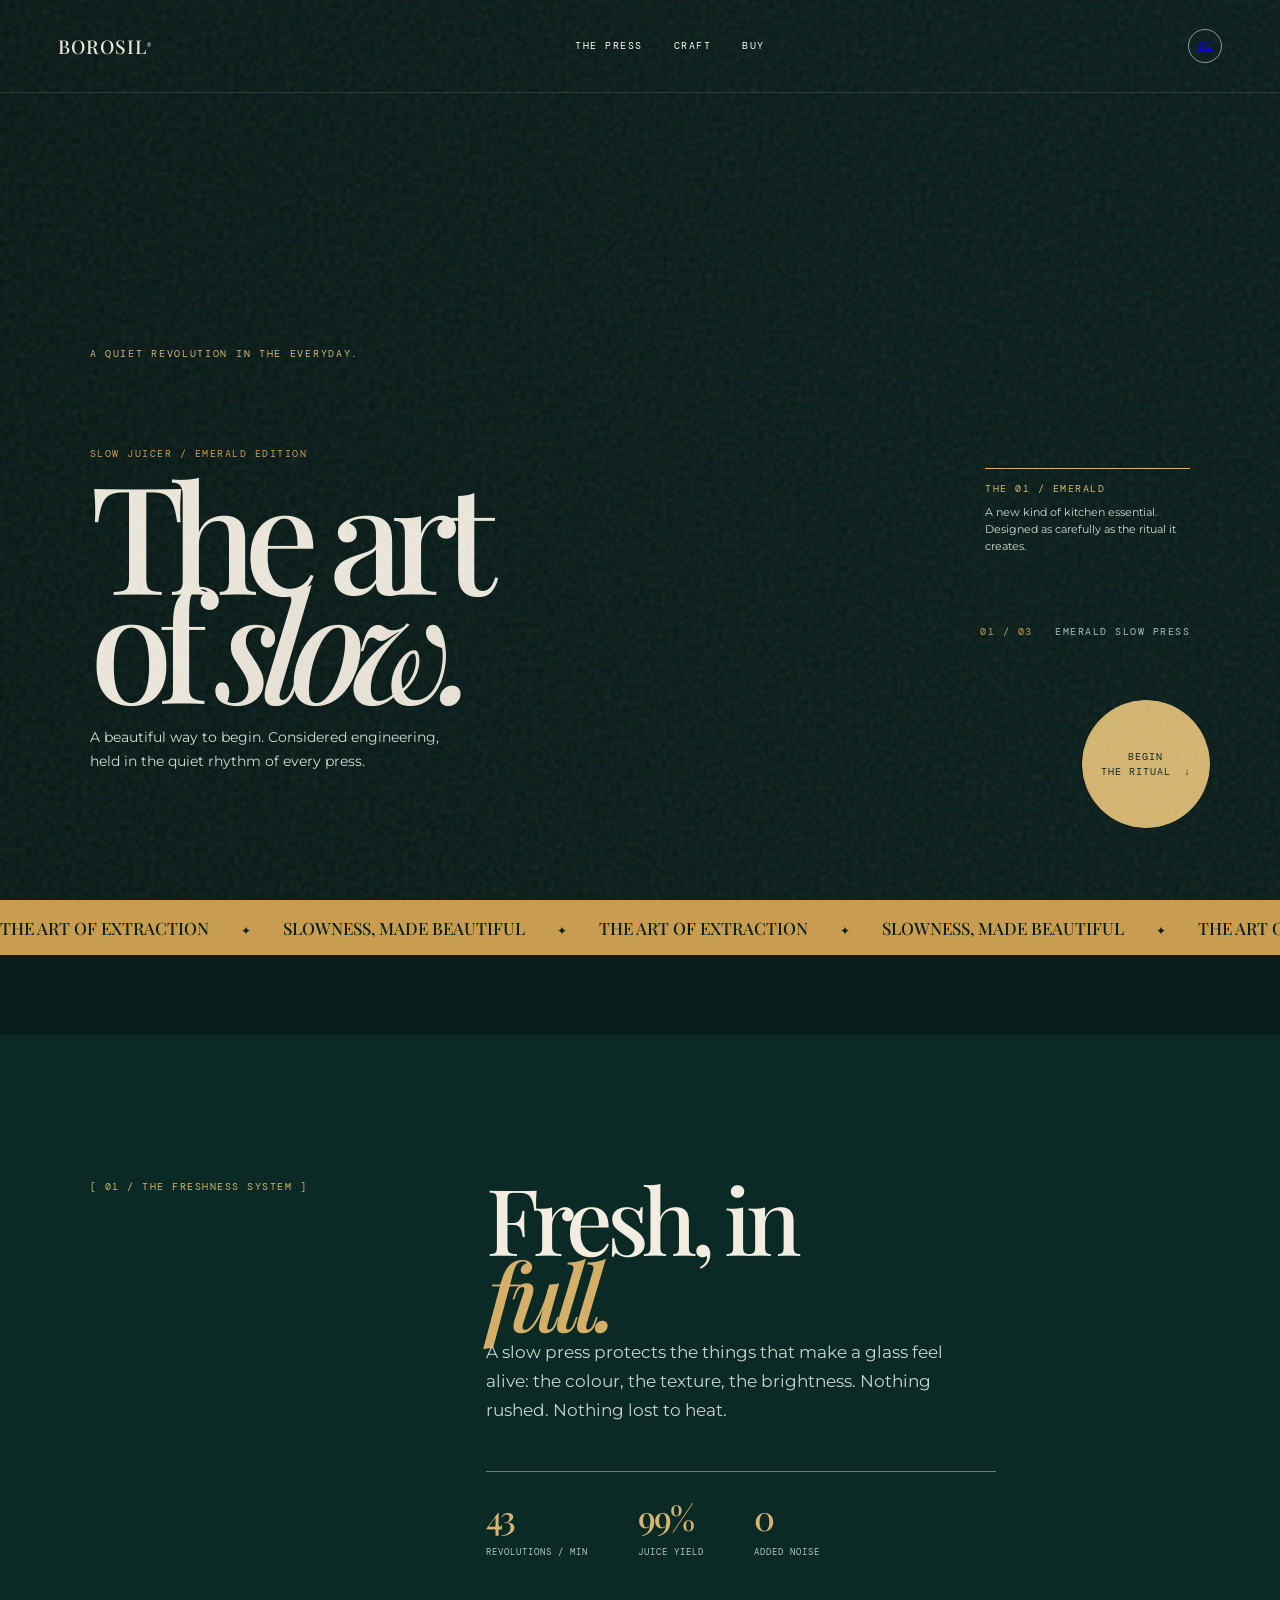
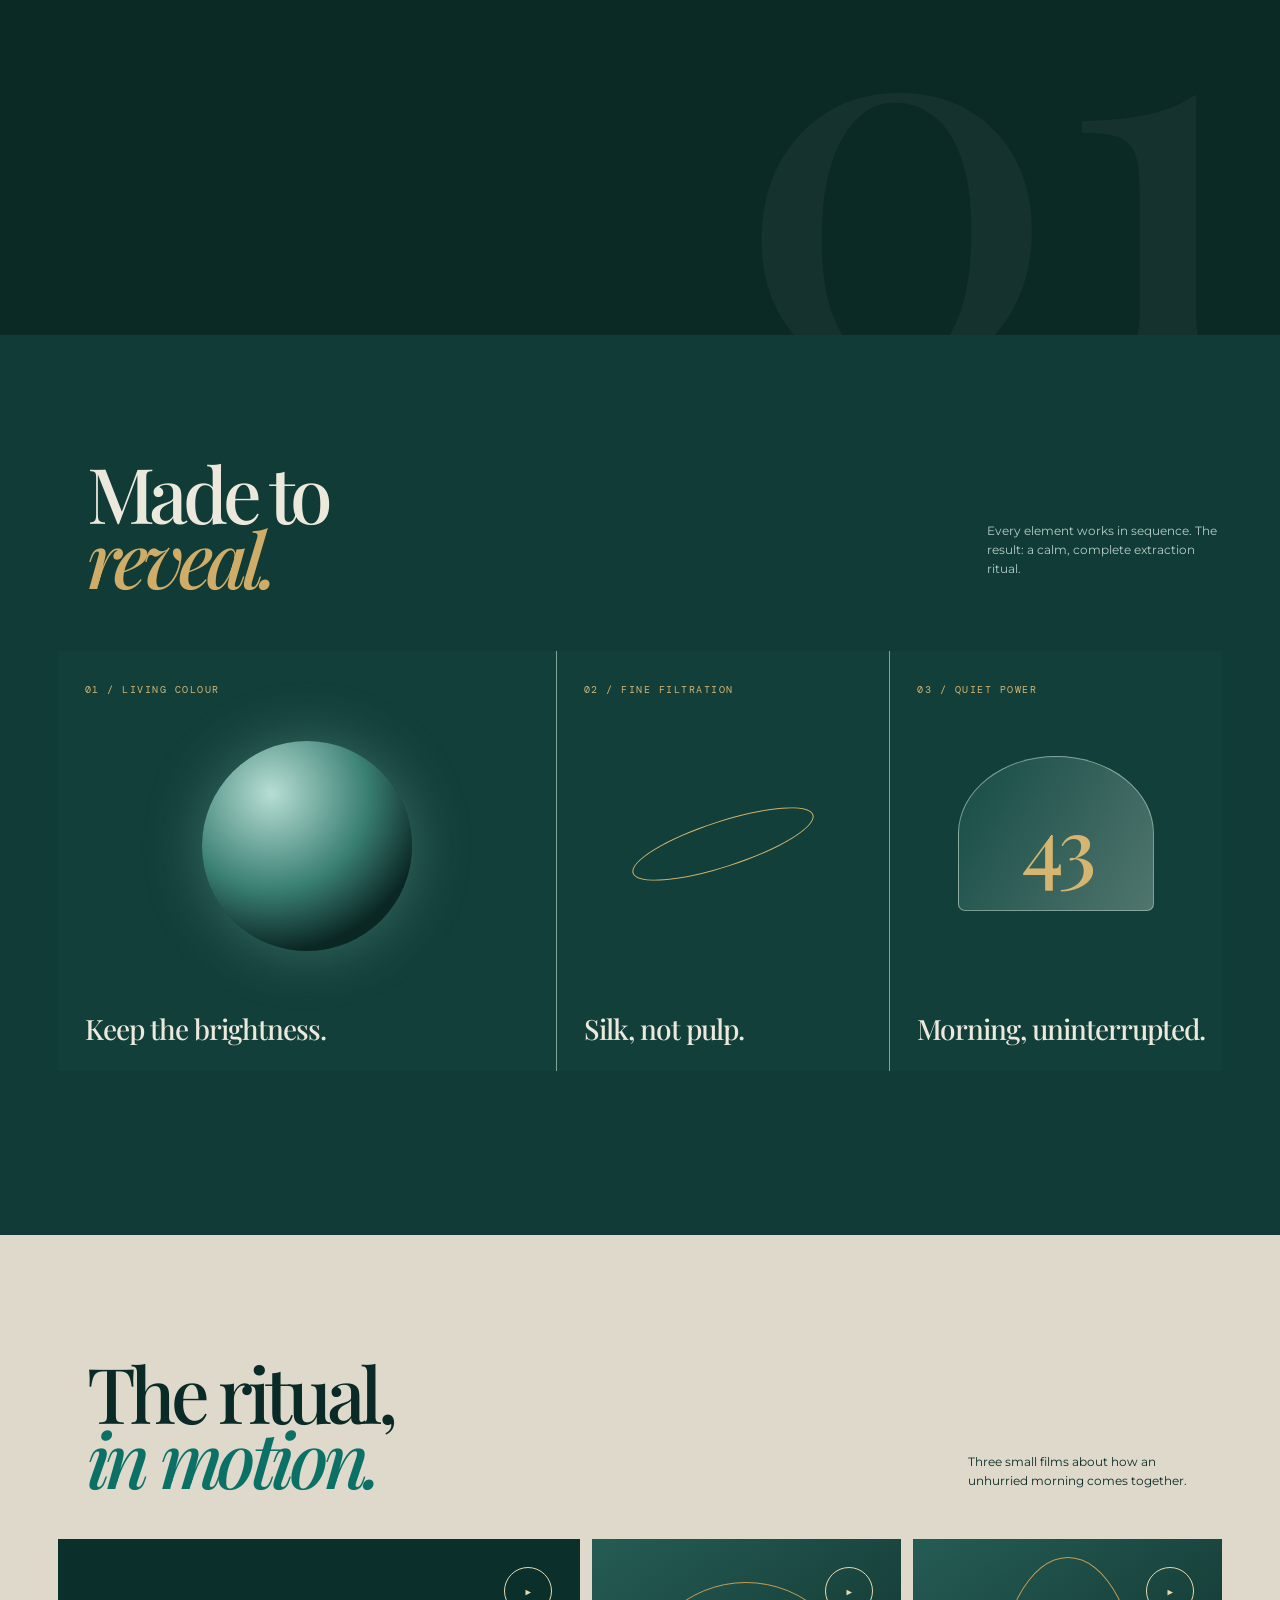
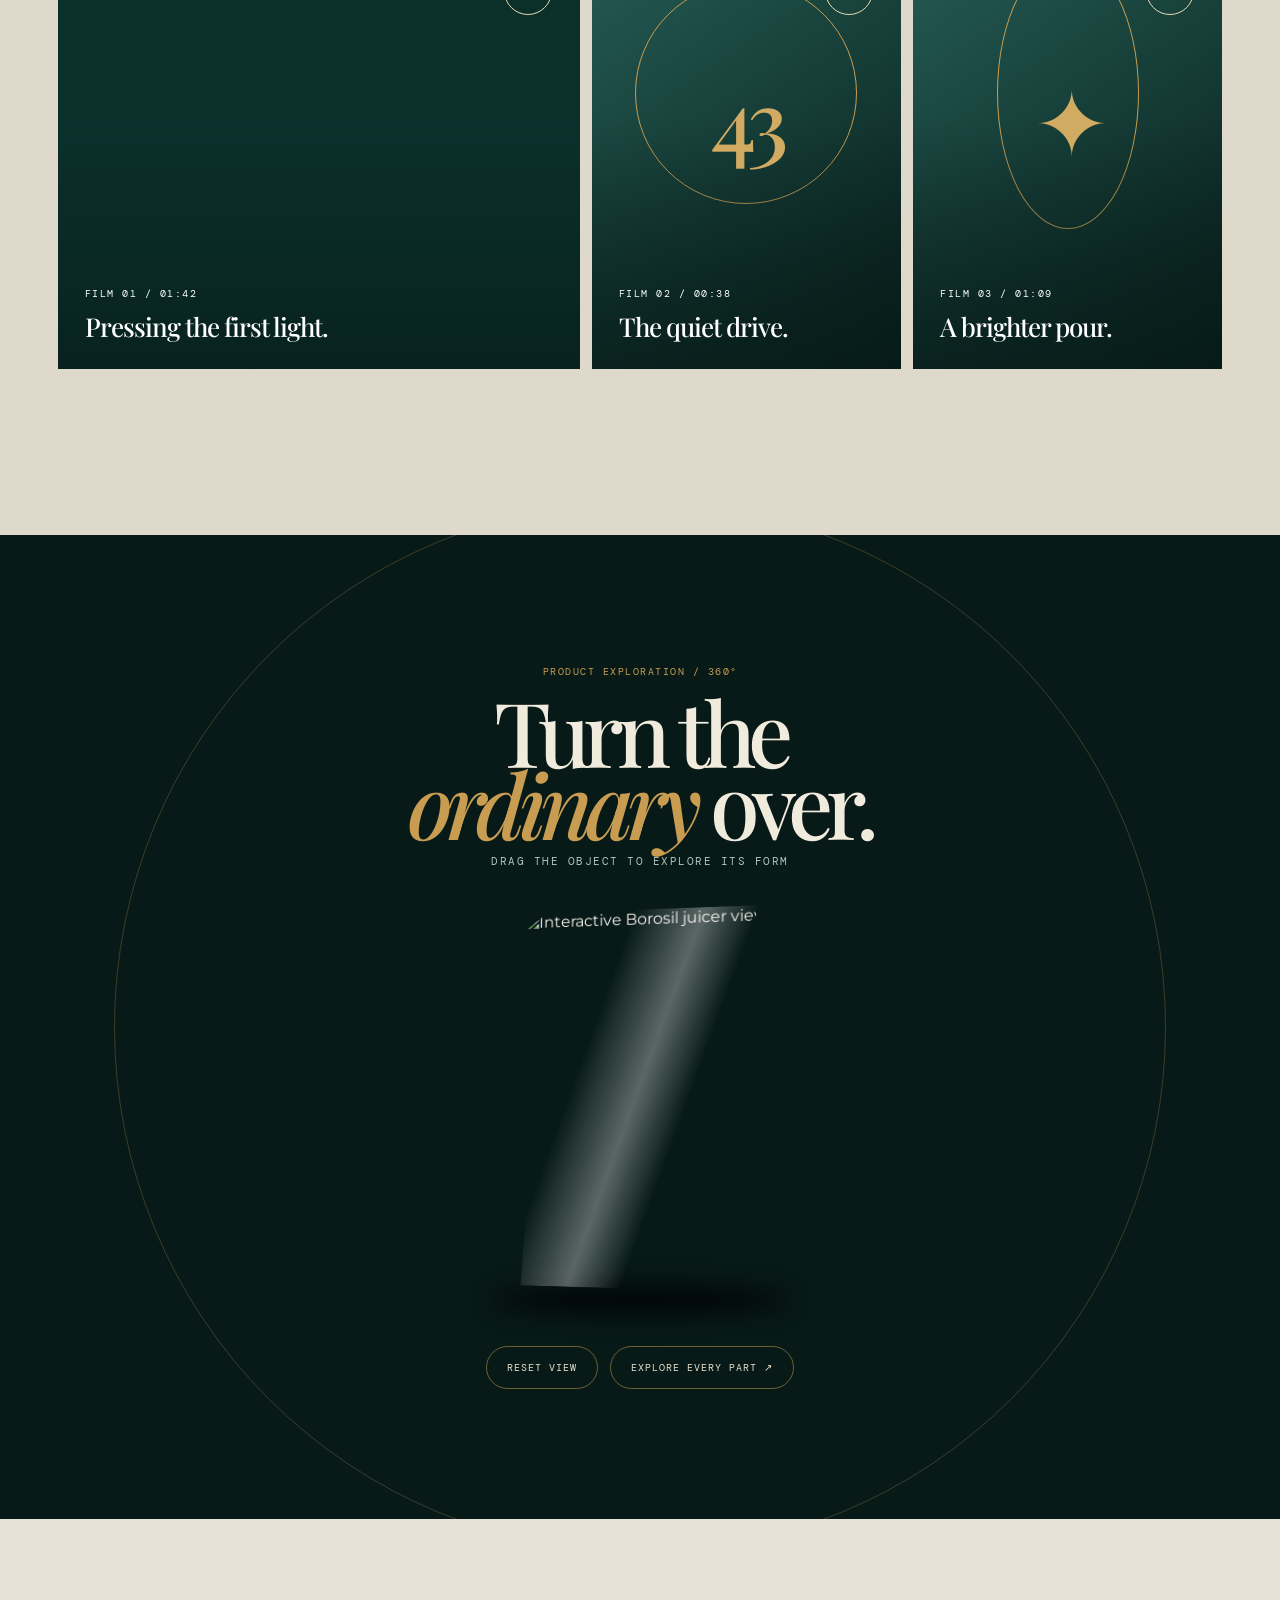
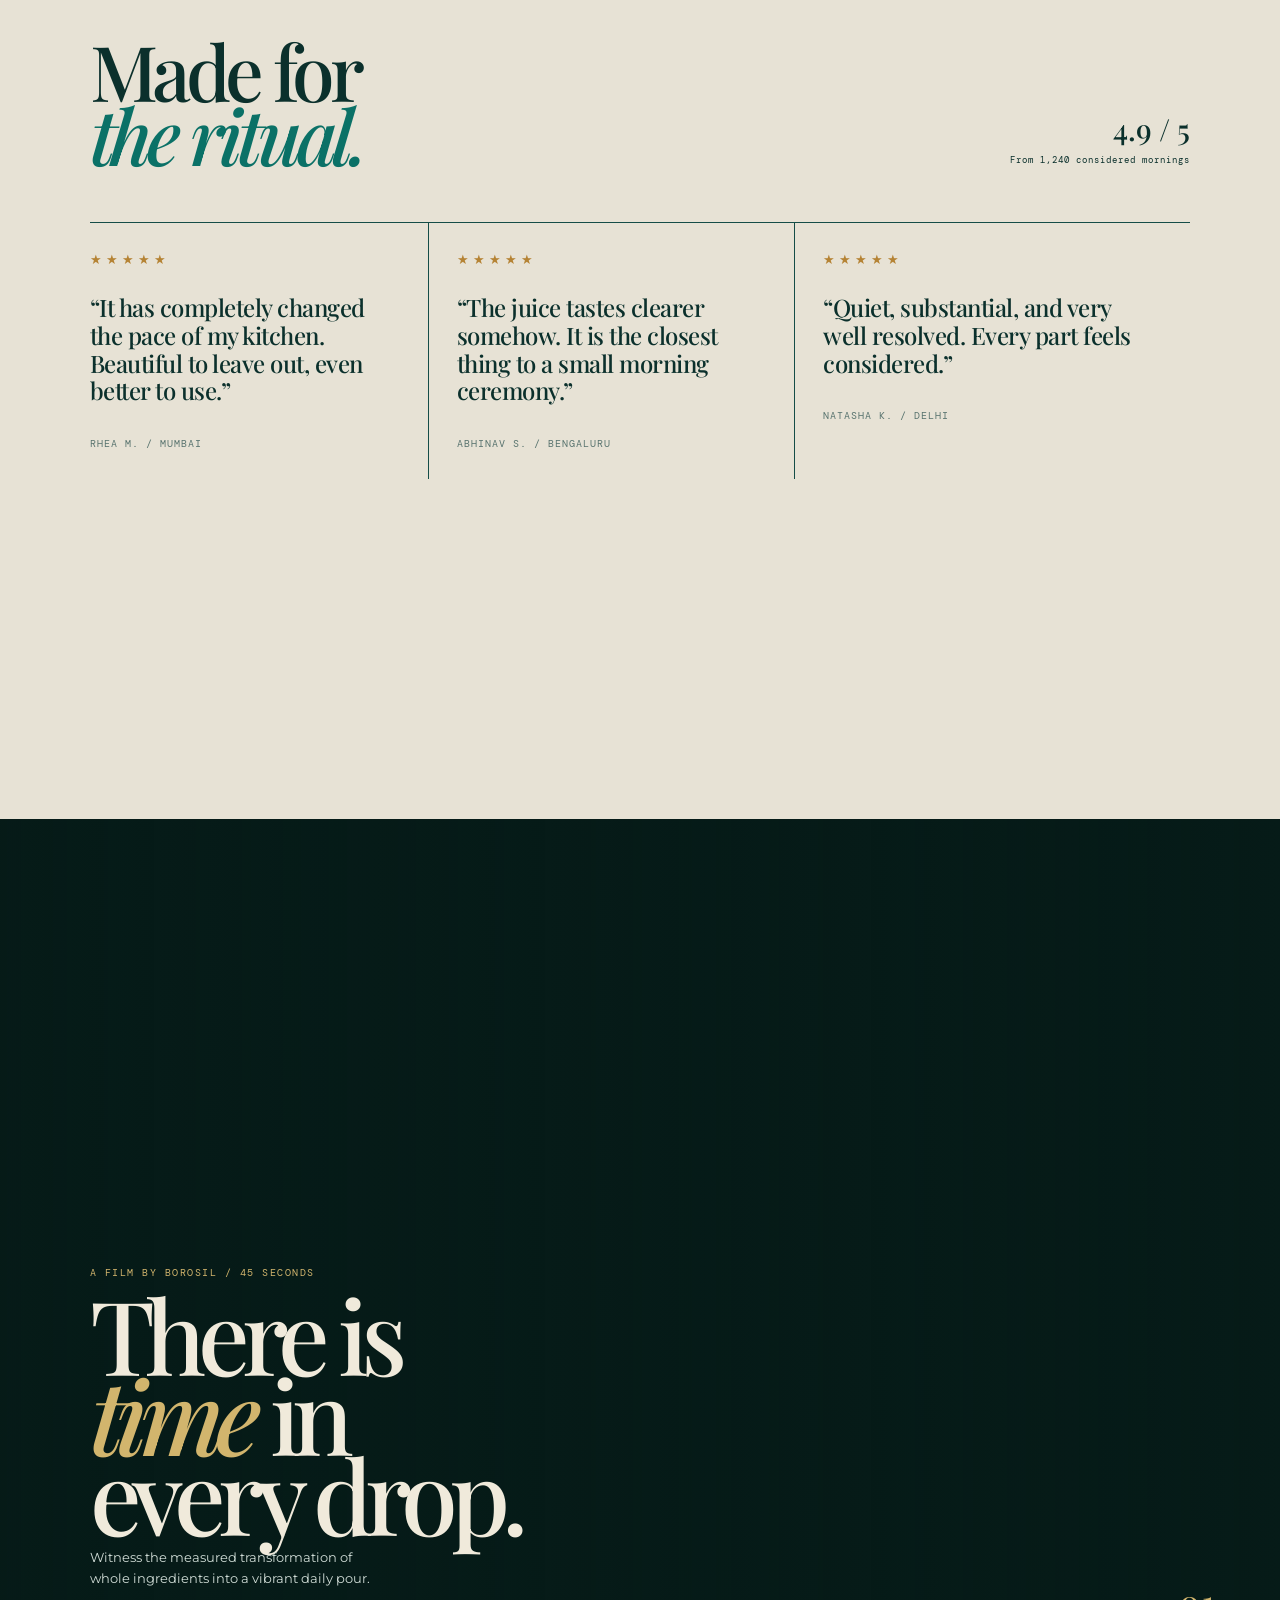
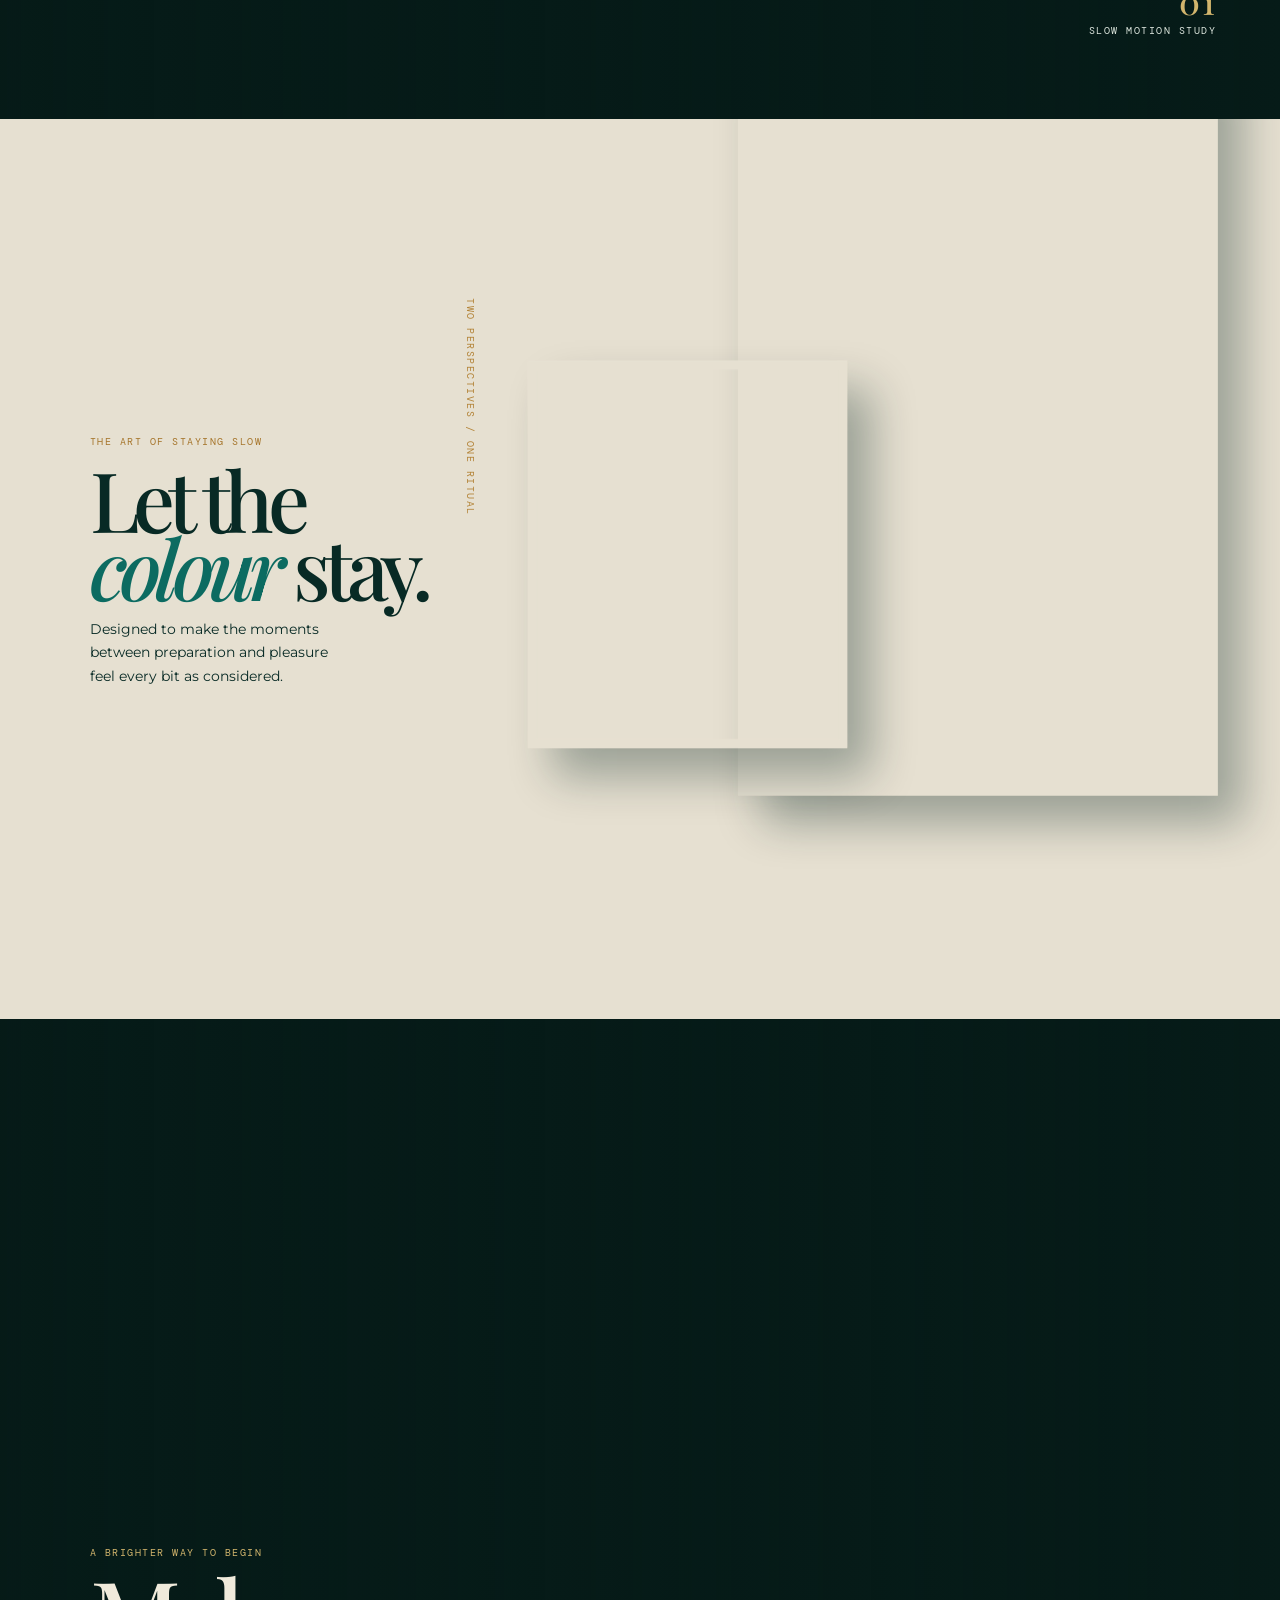
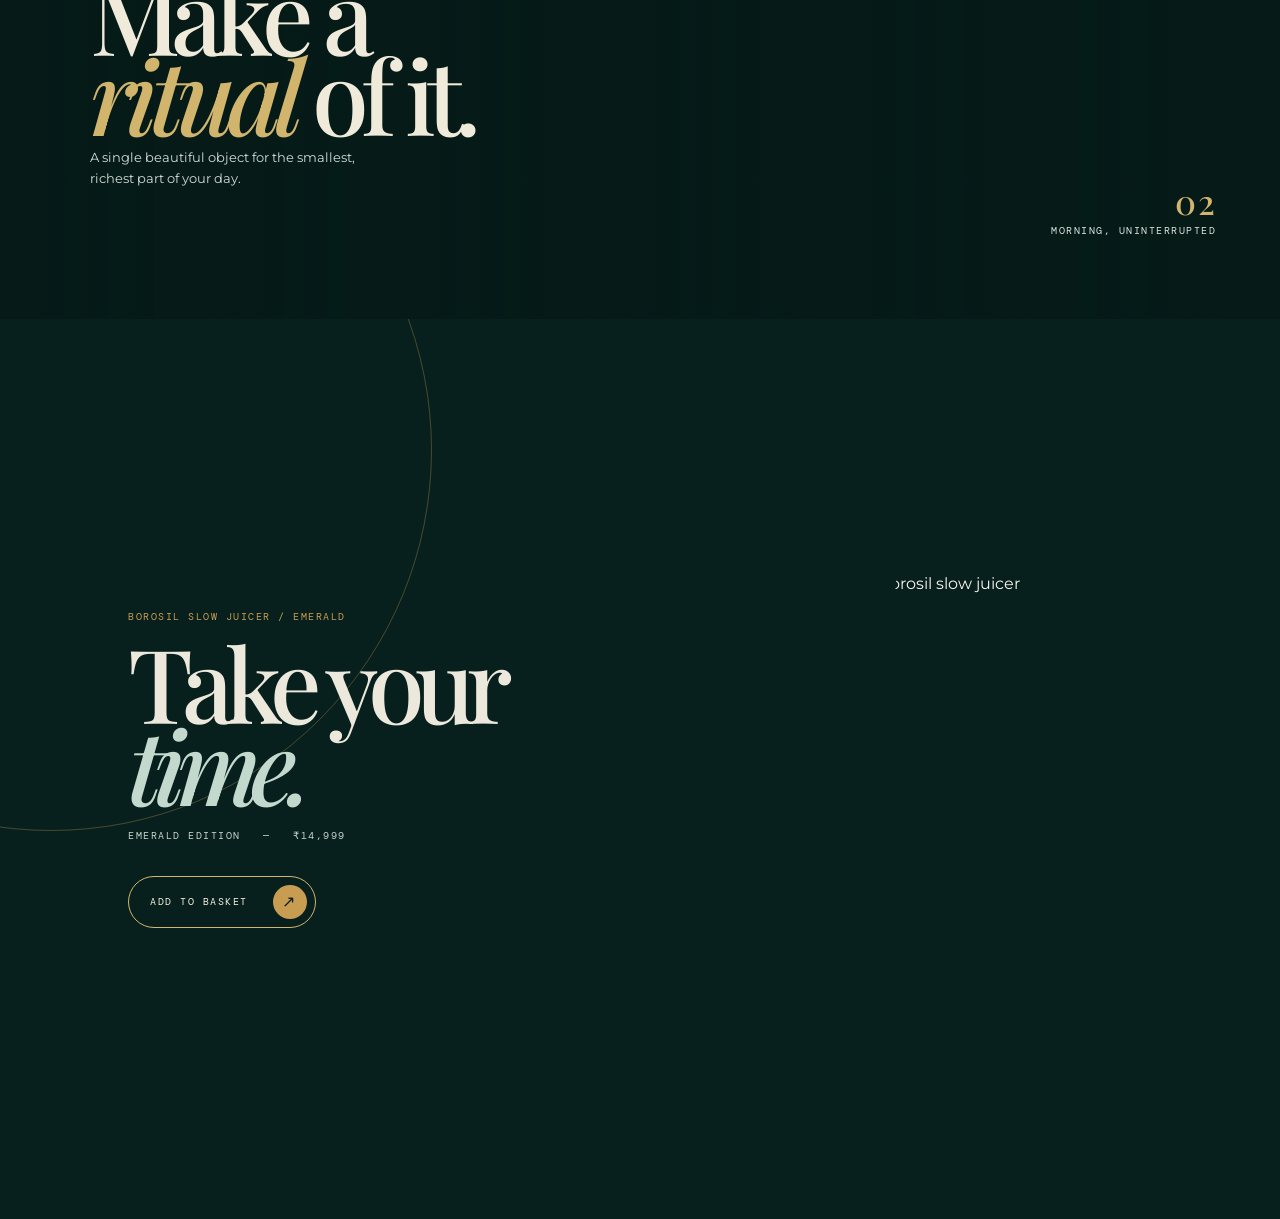
==== vita-rich-page/index.html @ 5d9d2d0d "vita-rich-page Co-Authored-By: Claude Sonnet 5 <noreply@anthropic.com>" ====
<!doctype html>
<html lang="en">
   <head>
      <meta charset="utf-8" />
      <meta name="viewport" content="width=device-width,initial-scale=1" />
      <title>Borosil — The Slow Press</title>
      <link rel="preconnect" href="https://fonts.googleapis.com" />
      <link rel="preconnect" href="https://fonts.gstatic.com" crossorigin />
      <link
         href="https://fonts.googleapis.com/css2?family=DM+Mono&family=Montserrat:wght@400;500;600&family=Playfair+Display:ital,wght@0,500;0,500;1,500&display=swap"
         rel="stylesheet"
      />
      <style>
         :root {
            --ink: #081e1b;
            --jade: #035c54;
            --mint: #a1bcb6;
            --cream: #ece8dc;
            --gold: #c99d51;
         }
         * {
            box-sizing: border-box;
         }
         html {
            scroll-behavior: smooth;
         }
         body {
            margin: 0;
            background: var(--ink);
            color: var(--cream);
            font-family: Montserrat, sans-serif;
            overflow-x: hidden;
         }
         .mono {
            font:
               10px/1.4 "DM Mono",
               monospace;
            letter-spacing: 1.5px;
            text-transform: uppercase;
         }
         .noise {
            position: fixed;
            z-index: 20;
            inset: 0;
            pointer-events: none;
            opacity: 0.1;
            background-image: url("data:image/svg+xml,%3Csvg viewBox='0 0 200 200' xmlns='http://www.w3.org/2000/svg'%3E%3Cfilter id='n'%3E%3CfeTurbulence type='fractalNoise' baseFrequency='.8' numOctaves='3' stitchTiles='stitch'/%3E%3C/filter%3E%3Crect width='100%25' height='100%25' filter='url(%23n)'/%3E%3C/svg%3E");
         }
         nav {
            position: absolute;
            z-index: 5;
            top: 0;
            width: 100%;
            padding: 29px 4.5%;
            display: flex;
            align-items: center;
            justify-content: space-between;
            border-bottom: 1px solid #ffffff22;
         }
         .brand {
            font: 500 19px "Playfair Display";
            letter-spacing: 1px;
         }
         .brand sup {
            font: 7px "DM Mono";
         }
         .navlinks {
            display: flex;
            gap: 31px;
         }
         .navlinks a {
            color: #fff;
            text-decoration: none;
         }
         .navbag {
            width: 34px;
            height: 34px;
            border: 1px solid #fff8;
            border-radius: 50%;
            display: grid;
            place-items: center;
         }
         .hero {
            height: 100svh;
            min-height: 700px;
            position: relative;
            overflow: hidden;
            background: linear-gradient(
               115deg,
               #071715 0%,
               #0a322e 47%,
               #0b201e 100%
            );
         }
         .hero:after {
            content: "";
            position: absolute;
            inset: 0;
            background: linear-gradient(
               90deg,
               #081e1b 0%,
               transparent 48%,
               #081e1b66 100%
            );
            z-index: 1;
         }
         .hero-copy {
            position: absolute;
            z-index: 3;
            left: 7%;
            top: 25%;
            width: 47%;
         }
         .kicker {
            color: var(--gold);
            margin-bottom: 18px;
         }
         .hero h1 {
            margin: 0;
            font: 500 clamp(71px, 10.2vw, 163px) / 0.78 "Playfair Display";
            letter-spacing: -0.075em;
         }
         .hero h1 em {
            color: #b7d8d0;
         }
         .hero-copy p {
            margin: 31px 0 0;
            max-width: 310px;
            color: #b5cbc6;
            font-size: 13px;
            line-height: 1.7;
         }
         .explore {
            position: absolute;
            z-index: 4;
            right: 5.5%;
            bottom: 8%;
            width: 128px;
            height: 128px;
            border-radius: 50%;
            border: 1px solid #d6c079;
            display: grid;
            place-content: center;
            text-align: center;
            color: #e9d896;
            text-decoration: none;
            font: 10px/1.55 "DM Mono";
            letter-spacing: 1px;
            text-transform: uppercase;
            transition: 0.35s;
         }
         .explore:hover {
            background: var(--gold);
            color: #0b201e;
            transform: rotate(-15deg);
         }
         .story-num {
            position: absolute;
            z-index: 3;
            left: 7%;
            bottom: 7%;
            color: #a8c2bd;
         }
         .story-num b {
            color: var(--gold);
            font-weight: 400;
         }
         .vertical {
            position: absolute;
            z-index: 3;
            right: 4.5%;
            top: 25%;
            writing-mode: vertical-rl;
            color: #d7ddd0;
            display: flex;
            gap: 15px;
         }
         .product-frame {
            position: absolute;
            z-index: 2;
            right: 9%;
            top: 13%;
            width: min(41vw, 590px);
            height: 76vh;
            min-height: 540px;
            overflow: hidden;
            clip-path: polygon(14% 0, 100% 0, 86% 100%, 0 100%);
            box-shadow: 0 30px 80px #0008;
         }
         .product-frame:before {
            content: "";
            position: absolute;
            z-index: 2;
            inset: 0;
            background: linear-gradient(
               160deg,
               #005d5866,
               transparent 45%,
               #d4a96022
            );
            mix-blend-mode: multiply;
         }
         .product-frame img {
            width: 100%;
            height: 100%;
            object-fit: cover;
            object-position: center;
            transform: scale(1.15);
            filter: saturate(0.77) contrast(1.1);
         }
         .outline {
            position: absolute;
            z-index: 2;
            right: 7%;
            top: 10%;
            width: min(43vw, 620px);
            height: 80vh;
            border: 1px solid #c99d5166;
            clip-path: polygon(14% 0, 100% 0, 86% 100%, 0 100%);
            transform: translate(13px, 13px);
         }
         .cut {
            position: absolute;
            z-index: 2;
            width: 340px;
            height: 340px;
            border-radius: 50%;
            right: 36%;
            bottom: -220px;
            border: 1px solid #d8c66855;
         }
         .cut:before {
            content: "SLOW • PRESS • SLOW • PRESS •";
            position: absolute;
            left: 0;
            top: 10px;
            width: 100%;
            font: 10px "DM Mono";
            color: var(--gold);
            letter-spacing: 3px;
         }
         .marquee {
            height: 55px;
            background: #c99d51;
            color: #08201d;
            overflow: hidden;
            display: flex;
            align-items: center;
            white-space: nowrap;
         }
         .marquee span {
            font: 500 17px "Playfair Display";
            animation: slide 20s linear infinite;
         }
         .marquee i {
            font-style: normal;
            margin: 0 28px;
            font-family: Montserrat;
            font-size: 12px;
         }
         @keyframes slide {
            to {
               transform: translateX(-50%);
            }
         }
         .manifesto {
            min-height: 710px;
            padding: 150px 7%;
            position: relative;
            background: #e7e2d5;
            color: #0b302c;
            overflow: hidden;
         }
         .manifesto:after {
            content: "01";
            position: absolute;
            right: -2%;
            bottom: -17%;
            font: 500 41vw "Playfair Display";
            line-height: 1;
            color: #d4d2c9;
         }
         .manifesto-grid {
            position: relative;
            z-index: 1;
            display: grid;
            grid-template-columns: 0.75fr 1.25fr;
            gap: 10%;
         }
         .manifesto h2 {
            font: 500 clamp(57px, 7vw, 112px) / 0.83 "Playfair Display";
            letter-spacing: -0.07em;
            margin: 0;
         }
         .manifesto h2 i {
            font-weight: 500;
            color: #0f6c62;
         }
         .manifesto p {
            font-size: 18px;
            line-height: 1.7;
            max-width: 510px;
            margin: 5px 0 46px;
         }
         .facts {
            display: flex;
            border-top: 1px solid #1d504b;
            padding-top: 22px;
            max-width: 600px;
            gap: 50px;
         }
         .facts b {
            display: block;
            font: 500 34px "Playfair Display";
            letter-spacing: -2px;
         }
         .facts small {
            font: 9px "DM Mono";
            letter-spacing: 1px;
            text-transform: uppercase;
            color: #55736e;
         }
         .gallery {
            background: #103b36;
            padding: 125px 4.5% 105px;
            position: relative;
         }
         .gallery-title {
            padding-left: 2.5%;
            margin-bottom: 60px;
            display: flex;
            justify-content: space-between;
            align-items: end;
         }
         .gallery-title h2 {
            font: 500 clamp(50px, 6vw, 95px) / 0.85 "Playfair Display";
            letter-spacing: -0.07em;
            margin: 0;
         }
         .gallery-title h2 em {
            color: #cfac67;
         }
         .gallery-title p {
            max-width: 235px;
            color: #b9cec8;
            font-size: 12px;
            line-height: 1.6;
         }
         .panels {
            display: grid;
            grid-template-columns: 1.2fr 0.8fr 0.8fr;
            gap: 1px;
            background: #80a39b;
         }
         .panel {
            min-height: 420px;
            background: #123f39;
            padding: 27px;
            position: relative;
            overflow: hidden;
         }
         .panel small {
            color: #d4b574;
         }
         .panel h3 {
            position: absolute;
            bottom: 28px;
            left: 27px;
            margin: 0;
            font: 500 28px/0.94 "Playfair Display";
            letter-spacing: -1px;
         }
         .panel p {
            position: absolute;
            left: 27px;
            right: 25px;
            bottom: 28px;
            margin: 0;
            line-height: 1.55;
            color: #b6cbc4;
            font-size: 12px;
            opacity: 0;
            transform: translateY(15px);
            transition: 0.35s;
         }
         .panel:hover h3 {
            transform: translateY(-54px);
         }
         .panel:hover p {
            opacity: 1;
            transform: none;
         }
         .orb {
            position: absolute;
            width: 210px;
            height: 210px;
            border-radius: 50%;
            background: radial-gradient(
               circle at 33% 25%,
               #b7ded4,
               #397e72 46%,
               #0b2724 75%
            );
            top: 90px;
            left: 50%;
            transform: translateX(-50%);
            box-shadow: 0 0 60px #8ccabc55;
         }
         .filter {
            position: absolute;
            width: 190px;
            height: 46px;
            border: 1px solid #d7b56d;
            top: 170px;
            left: 50%;
            transform: translateX(-50%) rotate(-18deg);
            border-radius: 50%;
         }
         .quiet {
            position: absolute;
            top: 105px;
            left: 50%;
            transform: translateX(-50%);
            width: 196px;
            height: 155px;
            border-radius: 50% 50% 7px 7px;
            background: linear-gradient(120deg, #164c45, #aec7bd66);
            border: 1px solid #b8d2c899;
         }
         .quiet:after {
            content: "43";
            position: absolute;
            inset: 32px 0;
            text-align: center;
            font: 500 83px "Playfair Display";
            color: #d5b56f;
            letter-spacing: -5px;
         }
         .shop {
            min-height: 630px;
            background: #08201d;
            display: flex;
            align-items: center;
            justify-content: space-between;
            padding: 100px 10%;
            position: relative;
            overflow: hidden;
         }
         .shop:before {
            content: "";
            position: absolute;
            width: 760px;
            height: 760px;
            border: 1px solid #c99d5155;
            border-radius: 50%;
            left: -330px;
            top: -250px;
         }
         .shop-copy {
            position: relative;
            z-index: 1;
         }
         .shop h2 {
            font: 500 clamp(64px, 8vw, 120px) / 0.8 "Playfair Display";
            letter-spacing: -0.09em;
            margin: 17px 0 25px;
         }
         .shop h2 i {
            color: #c4d9ce;
         }
         .price {
            color: #c8d5ce;
         }
         .button {
            margin-top: 33px;
            display: inline-flex;
            align-items: center;
            gap: 25px;
            border: 1px solid #d2b56e;
            border-radius: 100px;
            padding: 8px 8px 8px 21px;
            color: #f6f0df;
            text-decoration: none;
         }
         .button span {
            display: grid;
            place-items: center;
            width: 34px;
            height: 34px;
            border-radius: 50%;
            background: #c99d51;
            color: #08201d;
            font-size: 16px;
         }
         .shop img {
            position: relative;
            z-index: 1;
            width: 290px;
            height: 390px;
            object-fit: cover;
            object-position: 55% center;
            clip-path: polygon(12% 0, 100% 0, 88% 100%, 0 100%);
            filter: saturate(0.6) contrast(1.12);
         }
         footer {
            padding: 23px 4.5%;
            background: #051412;
            color: #9cb6ae;
            display: flex;
            justify-content: space-between;
         }
         @media (max-width: 760px) {
            .noise {
               display: none;
            }
            nav {
               padding: 21px 6%;
            }
            .navlinks {
               display: none;
            }
            .hero-copy {
               left: 7%;
               top: 17%;
               width: 80%;
            }
            .hero h1 {
               font-size: 22vw;
            }
            .hero-copy p {
               font-size: 11px;
               margin-top: 22px;
            }
            .product-frame {
               right: -19%;
               top: 40%;
               width: 80vw;
               height: 54vh;
               clip-path: polygon(12% 0, 100% 0, 88% 100%, 0 100%);
            }
            .outline {
               display: none;
            }
            .explore {
               right: 6%;
               bottom: 4%;
               width: 92px;
               height: 92px;
               font-size: 8px;
            }
            .story-num {
               bottom: 5%;
               font-size: 8px;
            }
            .vertical {
               display: none;
            }
            .manifesto {
               padding: 100px 7%;
               min-height: 600px;
            }
            .manifesto-grid {
               grid-template-columns: 1fr;
               gap: 33px;
            }
            .manifesto p {
               font-size: 16px;
            }
            .facts {
               gap: 20px;
            }
            .facts b {
               font-size: 28px;
            }
            .gallery {
               padding: 85px 6%;
            }
            .gallery-title {
               padding: 0;
               display: block;
               margin-bottom: 38px;
            }
            .gallery-title p {
               margin-top: 20px;
            }
            .panels {
               grid-template-columns: 1fr;
            }
            .panel {
               min-height: 255px;
            }
            .shop {
               padding: 85px 7%;
               min-height: 560px;
            }
            .shop h2 {
               font-size: 21vw;
            }
            .shop img {
               position: absolute;
               right: -42px;
               bottom: 25px;
               width: 220px;
               height: 300px;
               opacity: 0.55;
            }
            footer {
               font-size: 7px;
               padding: 17px 6%;
            }
         }
         .films {
            padding: 125px 4.5%;
            background: #ded9ca;
            color: #092a26;
         }
         .section-head {
            display: flex;
            justify-content: space-between;
            align-items: end;
            margin: 0 2.5% 48px;
         }
         .section-head h2 {
            font: 500 clamp(49px, 6vw, 90px) / 0.85 "Playfair Display";
            letter-spacing: -0.07em;
            margin: 0;
         }
         .section-head h2 em {
            color: #0b7167;
         }
         .section-head p {
            max-width: 225px;
            font-size: 12px;
            line-height: 1.6;
            margin: 0;
         }
         .film-grid {
            display: grid;
            grid-template-columns: 1.35fr 0.8fr 0.8fr;
            gap: 12px;
         }
         .film {
            height: 430px;
            position: relative;
            overflow: hidden;
            background: #0b302c;
            color: #fff;
         }
         .film:after {
            content: "";
            position: absolute;
            inset: 0;
            background: linear-gradient(0deg, #061b18aa, transparent 58%);
         }
         .film img {
            width: 100%;
            height: 100%;
            object-fit: cover;
            filter: saturate(0.55) contrast(1.05);
            transform: scale(1.15);
            transition: transform 0.7s;
         }
         .film:hover img {
            transform: scale(1.25);
         }
         .film .play {
            position: absolute;
            z-index: 2;
            top: 28px;
            right: 28px;
            width: 48px;
            height: 48px;
            border-radius: 50%;
            border: 1px solid #e7d9ae;
            display: grid;
            place-items: center;
            color: #e7d9ae;
            font-size: 13px;
         }
         .film .caption {
            position: absolute;
            z-index: 2;
            left: 27px;
            bottom: 25px;
         }
         .film .caption strong {
            display: block;
            margin-top: 8px;
            font: 500 26px "Playfair Display";
            letter-spacing: -1px;
         }
         .film-small {
            background: linear-gradient(145deg, #245c54, #071b18);
         }
         .film-small:before {
            content: "";
            position: absolute;
            width: 220px;
            height: 220px;
            border-radius: 50%;
            border: 1px solid #c99d51;
            left: 50%;
            top: 36%;
            transform: translate(-50%, -50%);
         }
         .film-small:nth-child(3):before {
            width: 140px;
            height: 270px;
            border-radius: 50%;
         }
         .film-small .mark-film {
            position: absolute;
            z-index: 1;
            top: 42%;
            left: 50%;
            transform: translate(-50%, -50%);
            color: #d2ab62;
            font: 500 90px "Playfair Display";
            letter-spacing: -7px;
         }
         .film small {
            position: relative;
            z-index: 2;
         }
         .viewer {
            padding: 130px 7%;
            background: #071a18;
            min-height: 720px;
            position: relative;
            overflow: hidden;
         }
         .viewer:before {
            content: "";
            position: absolute;
            width: 1050px;
            height: 1050px;
            border-radius: 50%;
            border: 1px solid #c99d5144;
            left: 50%;
            top: 50%;
            transform: translate(-50%, -50%);
         }
         .viewer-copy {
            position: relative;
            z-index: 2;
            text-align: center;
         }
         .viewer h2 {
            font: 500 clamp(54px, 7vw, 105px) / 0.8 "Playfair Display";
            letter-spacing: -0.08em;
            margin: 16px 0;
            color: #f0ebdc;
         }
         .viewer h2 i {
            color: #c99d51;
         }
         .viewer .tip {
            color: #adc6bd;
            font-size: 11px;
         }
         .spin-stage {
            position: relative;
            z-index: 2;
            width: 390px;
            height: 420px;
            margin: 38px auto 18px;
            perspective: 1000px;
            cursor: grab;
            touch-action: none;
         }
         .spin-stage:active {
            cursor: grabbing;
         }
         .spin-stage:before {
            content: "";
            position: absolute;
            width: 300px;
            height: 32px;
            left: 45px;
            bottom: 12px;
            background: #000b;
            border-radius: 50%;
            filter: blur(12px);
         }
         .spin-product {
            position: absolute;
            left: 73px;
            top: 0;
            width: 250px;
            height: 380px;
            transform-style: preserve-3d;
            transition: transform 0.12s linear;
         }
         .spin-product img {
            width: 100%;
            height: 100%;
            object-fit: cover;
            object-position: 51% center;
            clip-path: polygon(10% 0, 100% 0, 91% 100%, 0 100%);
            filter: saturate(0.7) contrast(1.12);
            box-shadow: 24px 20px 22px #0008;
         }
         .spin-gloss {
            position: absolute;
            inset: 0;
            background: linear-gradient(
               110deg,
               transparent 30%,
               #fff5 48%,
               transparent 62%
            );
            mix-blend-mode: screen;
            pointer-events: none;
            clip-path: polygon(10% 0, 100% 0, 91% 100%, 0 100%);
         }
         .viewer-actions {
            position: relative;
            z-index: 2;
            display: flex;
            justify-content: center;
            gap: 12px;
         }
         .view-btn {
            font: 10px "DM Mono";
            letter-spacing: 1px;
            text-transform: uppercase;
            color: #e8e1cf;
            background: transparent;
            border: 1px solid #c99d5188;
            border-radius: 30px;
            padding: 14px 20px;
            cursor: pointer;
         }
         .view-btn:hover {
            background: #c99d51;
            color: #08201d;
         }
         .reviews {
            background: #e7e2d5;
            color: #0b302c;
            padding: 120px 7%;
         }
         .reviews-top {
            display: flex;
            justify-content: space-between;
            align-items: end;
            margin-bottom: 56px;
         }
         .reviews-top h2 {
            font: 500 clamp(51px, 6vw, 90px) / 0.83 "Playfair Display";
            letter-spacing: -0.07em;
            margin: 0;
         }
         .reviews-top h2 i {
            color: #0b7167;
         }
         .rating {
            font: 500 30px "Playfair Display";
            text-align: right;
         }
         .rating small {
            display: block;
            font: 9px "DM Mono";
            letter-spacing: 1px;
            margin-top: 5px;
         }
         .review-grid {
            display: grid;
            grid-template-columns: repeat(3, 1fr);
            border-top: 1px solid #154d47;
         }
         .review {
            padding: 28px 30px 28px 0;
            border-right: 1px solid #154d47;
            margin-right: 28px;
            min-height: 245px;
         }
         .review:last-child {
            border: 0;
         }
         .stars {
            color: #b58334;
            letter-spacing: 4px;
            font-size: 13px;
         }
         .review blockquote {
            margin: 27px 0;
            font: 500 24px/1.15 "Playfair Display";
            letter-spacing: -0.5px;
         }
         .review cite {
            font-style: normal;
            color: #58736e;
            font: 10px "DM Mono";
            letter-spacing: 1px;
            text-transform: uppercase;
         }
         .modal {
            position: fixed;
            z-index: 50;
            inset: 0;
            background: #061916ee;
            display: none;
            place-items: center;
            padding: 30px;
         }
         .modal.open {
            display: grid;
         }
         .modal-box {
            position: relative;
            width: min(100%, 970px);
            height: min(90vh, 680px);
            background: #e8e4d8;
            color: #0a302b;
            overflow: hidden;
         }
         .close-modal {
            position: absolute;
            z-index: 5;
            right: 20px;
            top: 18px;
            border: 0;
            background: #0a302b;
            color: #fff;
            border-radius: 50%;
            width: 38px;
            height: 38px;
            font-size: 19px;
            cursor: pointer;
         }
         .modal-copy {
            position: absolute;
            z-index: 2;
            left: 7%;
            top: 10%;
            max-width: 270px;
         }
         .modal-copy h2 {
            font: 500 54px/0.84 "Playfair Display";
            letter-spacing: -3px;
            margin: 12px 0;
         }
         .modal-copy p {
            font-size: 12px;
            line-height: 1.6;
         }
         .exploded {
            position: absolute;
            right: 7%;
            top: 7%;
            width: 480px;
            height: 530px;
            transform: scale(0.88);
            transform-origin: top right;
         }
         .part {
            position: absolute;
            background: linear-gradient(100deg, #4f615b, #f5f3e8 45%, #52655f);
            box-shadow: 18px 20px 24px #08201d55;
         }
         .part b {
            position: absolute;
            white-space: nowrap;
            font: 9px "DM Mono";
            letter-spacing: 1px;
            color: #0b3f39;
         }
         .part.one {
            width: 112px;
            height: 115px;
            left: 184px;
            top: 5px;
            border-radius: 42px 42px 9px 9px;
         }
         .part.one b {
            right: -120px;
            top: 35px;
         }
         .part.two {
            width: 190px;
            height: 65px;
            left: 146px;
            top: 140px;
            border-radius: 50% 50% 16px 16px;
         }
         .part.two b {
            right: -120px;
            top: 24px;
         }
         .part.three {
            width: 162px;
            height: 132px;
            left: 160px;
            top: 222px;
            border-radius: 40% 40% 15px 15px;
            background: linear-gradient(90deg, #41665d, #d7f4bd 50%, #305248);
         }
         .part.three b {
            left: -128px;
            top: 50px;
         }
         .part.four {
            width: 218px;
            height: 170px;
            left: 132px;
            top: 377px;
            border-radius: 42% 42% 28px 28px;
            background: linear-gradient(105deg, #55706a, #eef1e5 42%, #455e59);
         }
         .part.four:after {
            content: "BOROSIL";
            position: absolute;
            top: 61px;
            left: 52px;
            font: 500 23px "Montserrat";
            letter-spacing: -1px;
         }
         .part.four b {
            right: -115px;
            top: 70px;
         }
         .join-line {
            position: absolute;
            left: 238px;
            top: 108px;
            height: 35px;
            border-left: 1px dashed #b58334;
         }
         .line2 {
            top: 204px;
            height: 20px;
         }
         .line3 {
            top: 352px;
            height: 23px;
         }
         @media (max-width: 760px) {
            .films {
               padding: 85px 6%;
            }
            .section-head {
               margin: 0 0 35px;
               display: block;
            }
            .section-head p {
               margin-top: 19px;
            }
            .film-grid {
               grid-template-columns: 1fr;
            }
            .film {
               height: 300px;
            }
            .viewer {
               padding: 90px 5%;
               min-height: 640px;
            }
            .spin-stage {
               transform: scale(0.76);
               margin: -10px auto -10px;
            }
            .reviews {
               padding: 85px 7%;
            }
            .reviews-top {
               display: block;
               margin-bottom: 35px;
            }
            .rating {
               text-align: left;
               margin-top: 22px;
            }
            .review-grid {
               grid-template-columns: 1fr;
            }
            .review {
               border-right: 0;
               border-bottom: 1px solid #154d47;
               margin: 0;
               padding: 27px 0;
               min-height: auto;
            }
            .modal {
               padding: 10px;
            }
            .modal-box {
               height: 94vh;
            }
            .modal-copy {
               left: 7%;
               top: 8%;
            }
            .modal-copy h2 {
               font-size: 42px;
            }
            .exploded {
               right: 50%;
               top: 37%;
               transform: translateX(50%) scale(0.65);
               transform-origin: top center;
            }
         }
      </style>
      <style>
         .film video {
            width: 100%;
            height: 100%;
            object-fit: cover;
            filter: saturate(0.65) contrast(1.05);
            transform: scale(1.15);
            transition: transform 0.7s;
         }
         .film:hover video {
            transform: scale(1.25);
         }
         .cinema {
            height: 100vh;
            min-height: 700px;
            position: relative;
            overflow: hidden;
            background: #061b18;
            color: #f0eadb;
         }
         .cinema video {
            position: absolute;
            width: 112%;
            height: 112%;
            left: -6%;
            top: -6%;
            object-fit: cover;
            filter: saturate(0.63) contrast(1.08);
         }
         .cinema:after {
            content: "";
            position: absolute;
            inset: 0;
            background: linear-gradient(
               90deg,
               #061b18cc 0%,
               #061b1833 55%,
               #061b18aa 100%
            );
         }
         .cinema-copy {
            position: absolute;
            z-index: 2;
            left: 7%;
            bottom: 13%;
            max-width: 450px;
         }
         .cinema-copy h2 {
            font: 500 clamp(60px, 8vw, 126px) / 0.78 "Playfair Display";
            letter-spacing: -0.08em;
            margin: 14px 0;
         }
         .cinema-copy h2 i {
            color: #d2b56d;
         }
         .cinema-copy p {
            max-width: 280px;
            color: #d1ddd7;
            font-size: 13px;
            line-height: 1.6;
         }
         .cinema-index {
            position: absolute;
            z-index: 2;
            right: 5%;
            bottom: 9%;
            text-align: right;
         }
         .cinema-index b {
            display: block;
            color: #d2b56d;
            font: 500 34px "Playfair Display";
         }
         .cinema-index span {
            color: #dce5dd;
         }
         .two-film {
            background: #e6e0d1;
            color: #082a25;
            padding: 120px 7%;
            display: grid;
            grid-template-columns: 0.7fr 1.3fr;
            gap: 10%;
            align-items: center;
            overflow: hidden;
         }
         .two-film-copy h2 {
            font: 500 clamp(53px, 6.5vw, 100px) / 0.82 "Playfair Display";
            letter-spacing: -0.08em;
            margin: 16px 0;
         }
         .two-film-copy h2 i {
            color: #0c6b61;
         }
         .two-film-copy p {
            font-size: 14px;
            line-height: 1.7;
            max-width: 260px;
         }
         .video-stack {
            height: 660px;
            position: relative;
         }
         .video-stack video {
            position: absolute;
            object-fit: cover;
            box-shadow: 22px 25px 38px #04201d55;
         }
         .video-main {
            width: 66%;
            height: 100%;
            right: 0;
            top: 0;
         }
         .video-small {
            width: 44%;
            height: 52%;
            left: 0;
            bottom: 4%;
            border: 8px solid #e6e0d1;
         }
         .video-note {
            position: absolute;
            z-index: 2;
            left: -13%;
            top: 9%;
            writing-mode: vertical-rl;
            color: #b38337;
         }
         .parallax-video {
            will-change: transform;
         }
         @media (max-width: 760px) {
            .cinema {
               min-height: 630px;
            }
            .cinema-copy {
               left: 7%;
               bottom: 11%;
            }
            .cinema-copy p {
               font-size: 11px;
            }
            .two-film {
               padding: 85px 7%;
               display: block;
            }
            .two-film-copy {
               margin-bottom: 35px;
            }
            .video-stack {
               height: 460px;
            }
            .video-note {
               display: none;
            }
         }
      </style>
      <style>
         .hero {
            background: #071b18;
            isolation: isolate;
         }
         .hero-video {
            position: absolute;
            z-index: -1;
            inset: -6%;
            width: 112%;
            height: 112%;
            object-fit: cover;
            filter: brightness(0.58) saturate(0.64) contrast(1.08);
            transform: scale(1.03);
         }
         .hero:after {
            background: linear-gradient(
               90deg,
               #061714e8 0%,
               #06171480 40%,
               transparent 72%
            );
         }
         .hero .product-frame,
         .hero .outline,
         .hero .cut {
            display: none;
         }
         .hero-copy {
            left: 7%;
            top: auto;
            bottom: 14%;
            width: min(630px, 65%);
         }
         .hero h1 {
            font-size: clamp(80px, 11.7vw, 185px);
            letter-spacing: -0.095em;
            line-height: 0.73;
         }
         .hero h1 em {
            color: #e9e4d7;
            font-style: italic;
         }
         .hero-copy p {
            margin-top: 29px;
            color: #d0ded8;
            max-width: 365px;
            font-size: 14px;
         }
         .hero-copy:after {
            content: "A quiet revolution in the everyday.";
            position: absolute;
            left: 0;
            top: -100px;
            color: #d5b56f;
            font: 10px "DM Mono";
            letter-spacing: 1.7px;
            text-transform: uppercase;
         }
         .hero-side-note {
            position: absolute;
            z-index: 3;
            right: 7%;
            top: 52%;
            width: 205px;
            border-top: 1px solid #d5b56f;
            padding-top: 13px;
            color: #d1ddd7;
            font-size: 11px;
            line-height: 1.55;
         }
         .hero-side-note b {
            color: #d5b56f;
            display: block;
            margin-bottom: 8px;
         }
         .hero .explore {
            bottom: 8%;
            right: 5.5%;
            background: #d5b56f;
            border-color: #d5b56f;
            color: #08201d;
         }
         .hero .story-num {
            left: auto;
            right: 7%;
            bottom: 29%;
            text-align: right;
         }
         .hero .vertical {
            display: none;
         }
         .manifesto {
            min-height: 760px;
            background: #0b2925;
            color: #eee8d9;
            padding: 145px 7%;
            isolation: isolate;
         }
         .manifesto:after {
            color: #ffffff0b;
            right: 2%;
            bottom: -9%;
         }
         .manifest-video {
            position: absolute;
            z-index: -1;
            right: -2%;
            top: 0;
            width: 56%;
            height: 100%;
            object-fit: cover;
            filter: brightness(0.6) saturate(0.56) contrast(1.1);
            clip-path: polygon(20% 0, 100% 0, 100% 100%, 0 100%);
         }
         .manifesto:before {
            content: "";
            position: absolute;
            z-index: -1;
            inset: 0;
            background: linear-gradient(
               90deg,
               #0b2925 0%,
               #0b2925ef 42%,
               #0b292555 75%,
               transparent
            );
         }
         .manifesto-grid {
            grid-template-columns: 0.72fr 1.28fr;
            gap: 7%;
            max-width: 980px;
         }
         .manifesto h2 {
            font-size: clamp(65px, 7.2vw, 116px);
            color: #f2ede0;
         }
         .manifesto h2 i {
            color: #d3af68;
         }
         .manifesto p {
            color: #c7d6cf;
            max-width: 470px;
            font-size: 17px;
         }
         .manifesto .facts {
            border-color: #b9c8bd88;
            max-width: 510px;
         }
         .manifesto .facts b {
            color: #d5b56f;
         }
         .manifesto .facts small {
            color: #b6c9c1;
         }
         .manifesto .mono {
            color: #d4b670;
         }
         @media (max-width: 760px) {
            .hero-copy {
               left: 7%;
               bottom: 13%;
               width: 86%;
            }
            .hero h1 {
               font-size: 23vw;
            }
            .hero-copy:after {
               top: -65px;
               font-size: 8px;
            }
            .hero-side-note {
               display: none;
            }
            .hero .story-num {
               left: 7%;
               right: auto;
               bottom: 5%;
               text-align: left;
            }
            .hero .explore {
               bottom: 5%;
               right: 6%;
            }
            .manifesto {
               padding: 105px 7%;
               min-height: 650px;
            }
            .manifest-video {
               width: 100%;
               right: 0;
               height: 55%;
               top: auto;
               bottom: 0;
               clip-path: none;
               opacity: 0.5;
            }
            .manifesto:before {
               background: linear-gradient(
                  #0b2925 0%,
                  #0b2925d9 48%,
                  #0b292566 100%
               );
            }
            .manifesto-grid {
               grid-template-columns: 1fr;
            }
            .manifesto p {
               font-size: 15px;
            }
         }
      </style>
      <style>
         /* Deck scroll system: stacked-card transitions between major sections */
         .deck {
            position: relative;
         }
         .deck .card {
            position: sticky;
            top: 0;
            min-height: 100svh;
            transform-origin: center center;
            will-change: transform;
            backface-visibility: hidden;
         }
         @media (max-width: 760px) {
            .deck .card {
               min-height: 100svh;
            }
         }
         @media (prefers-reduced-motion: reduce) {
            .deck .card {
               position: static !important;
               transform: none !important;
               filter: none !important;
               box-shadow: none !important;
            }
         }
      </style>
   </head>
   <body>
      <div class="noise"></div>
      <div class="deck">
      <section class="hero card">
         <nav>
            <div class="brand">BOROSIL<sup>®</sup></div>
            <div class="navlinks mono">
               <a href="#craft">The Press</a><a href="#craft">Craft</a
               ><a href="#shop">Buy</a>
            </div>
            <a class="navbag mono" href="#shop">01</a>
         </nav>
         <div class="hero-copy">
            <div class="kicker mono">Slow Juicer / Emerald Edition</div>
            <h1>Press<br /><em>what</em><br />matters.</h1>
            <p>
               An exacting cold-press ritual, built around more depth of flavour
               and the quiet confidence of a beautifully made object.
            </p>
         </div>
         <div class="outline"></div>
         <div class="product-frame">
            <img
               src="assets/borosil-slow-juicer.webp"
               alt="Borosil emerald slow juicer pressing fresh orange juice"
            />
         </div>
         <div class="cut"></div>
         <a class="explore" href="#craft">Begin<br />the ritual&nbsp; ↓</a>
         <div class="story-num mono">
            <b>01 / 03</b>&nbsp;&nbsp; Emerald slow press
         </div>
         <div class="vertical mono">
            Scroll to discover&nbsp;&nbsp;—&nbsp;&nbsp; A study in slowness
         </div>
      </section>
      <div class="marquee">
         <span
            >THE ART OF EXTRACTION <i>✦</i> SLOWNESS, MADE BEAUTIFUL
            <i>✦</i> THE ART OF EXTRACTION <i>✦</i> SLOWNESS, MADE BEAUTIFUL
            <i>✦</i> THE ART OF EXTRACTION <i>✦</i> SLOWNESS, MADE BEAUTIFUL
            <i>✦</i></span
         >
      </div>
      <section class="manifesto card" id="craft">
         <div class="manifesto-grid">
            <div class="mono">[ 01 / THE RITUAL ]</div>
            <div>
               <h2>A deeper<br />kind of <i>fresh.</i></h2>
               <p>
                  At its heart, the Borosil Slow Juicer is about restraint. Slow
                  rotation gently releases the character in every ingredient—so
                  each glass arrives richer in colour, nuance and clarity.
               </p>
               <div class="facts">
                  <div><b>43</b><small>Revolutions / min</small></div>
                  <div><b>99%</b><small>Juice yield</small></div>
                  <div><b>0</b><small>Added noise</small></div>
               </div>
            </div>
         </div>
      </section>

      <section class="gallery card">
         <div class="gallery-title">
            <h2>Made to<br /><em>reveal.</em></h2>
            <p>
               Every element works in sequence. The result: a calm, complete
               extraction ritual.
            </p>
         </div>
         <div class="panels">
            <article class="panel">
               <small class="mono">01 / Living colour</small>
               <div class="orb"></div>
               <h3>Keep the brightness.</h3>
               <p>
                  Low-speed pressing means less heat and less oxidation from
                  first pour to last.
               </p>
            </article>
            <article class="panel">
               <small class="mono">02 / Fine filtration</small>
               <div class="filter"></div>
               <h3>Silk, not pulp.</h3>
               <p>
                  A precision filter creates a luxuriously smooth, clean finish.
               </p>
            </article>
            <article class="panel">
               <small class="mono">03 / Quiet power</small>
               <div class="quiet"></div>
               <h3>Morning, uninterrupted.</h3>
               <p>
                  A measured motor that belongs in the calmest part of your day.
               </p>
            </article>
         </div>
      </section>

      <section class="films card" id="journal">
         <div class="section-head">
            <h2>The ritual,<br /><em>in motion.</em></h2>
            <p>
               Three small films about how an unhurried morning comes together.
            </p>
         </div>
         <div class="film-grid">
            <article class="film">
               <video
                  src="assets/Vita-Rich-Slow-Juicer.mp4"
                  autoplay
                  muted
                  loop
                  playsinline
                  aria-label="Fresh juice ritual video cover"
               ></video>
               <div class="play">▶</div>
               <div class="caption">
                  <small class="mono">Film 01 / 01:42</small
                  ><strong>Pressing the first light.</strong>
               </div>
            </article>
            <article class="film film-small">
               <div class="mark-film">43</div>
               <div class="play">▶</div>
               <div class="caption">
                  <small class="mono">Film 02 / 00:38</small
                  ><strong>The quiet drive.</strong>
               </div>
            </article>
            <article class="film film-small">
               <div class="mark-film">✦</div>
               <div class="play">▶</div>
               <div class="caption">
                  <small class="mono">Film 03 / 01:09</small
                  ><strong>A brighter pour.</strong>
               </div>
            </article>
         </div>
      </section>
      <section class="viewer card">
         <div class="viewer-copy">
            <div class="mono" style="color: #c99d51">
               Product exploration / 360°
            </div>
            <h2>Turn the<br /><i>ordinary</i> over.</h2>
            <p class="tip mono">Drag the object to explore its form</p>
         </div>
         <div class="spin-stage" id="spinStage">
            <div class="spin-product" id="spinProduct">
               <img
                  src="assets/vita-rich.png"
                  alt="Interactive Borosil juicer view"
               />
               <div class="spin-gloss"></div>
            </div>
         </div>
         <div class="viewer-actions">
            <button class="view-btn" id="resetView">Reset view</button
            ><button class="view-btn" id="openExploded">
               Explore every part ↗
            </button>
         </div>
      </section>
      <section class="reviews card">
         <div class="reviews-top">
            <h2>Made for<br /><i>the ritual.</i></h2>
            <div class="rating">
               4.9 / 5<small>From 1,240 considered mornings</small>
            </div>
         </div>
         <div class="review-grid">
            <article class="review">
               <div class="stars">★★★★★</div>
               <blockquote>
                  “It has completely changed the pace of my kitchen. Beautiful
                  to leave out, even better to use.”
               </blockquote>
               <cite>Rhea M. / Mumbai</cite>
            </article>
            <article class="review">
               <div class="stars">★★★★★</div>
               <blockquote>
                  “The juice tastes clearer somehow. It is the closest thing to
                  a small morning ceremony.”
               </blockquote>
               <cite>Abhinav S. / Bengaluru</cite>
            </article>
            <article class="review">
               <div class="stars">★★★★★</div>
               <blockquote>
                  “Quiet, substantial, and very well resolved. Every part feels
                  considered.”
               </blockquote>
               <cite>Natasha K. / Delhi</cite>
            </article>
         </div>
      </section>
      <section class="cinema card">
         <video
            class="parallax-video"
            autoplay
            muted
            loop
            playsinline
            src="assets/Borosil_45sec_Juicer.mp4"
            aria-label="Borosil slow juicer in use"
         ></video>
         <div class="cinema-copy">
            <div class="mono" style="color: #d2b56d">
               A film by Borosil / 45 seconds
            </div>
            <h2>There is<br /><i>time</i> in every drop.</h2>
            <p>
               Witness the measured transformation of whole ingredients into a
               vibrant daily pour.
            </p>
         </div>
         <div class="cinema-index mono">
            <b>01</b><span>Slow motion study</span>
         </div>
      </section>
      <section class="two-film card">
         <div class="two-film-copy">
            <div class="mono" style="color: #a6752b">
               The art of staying slow
            </div>
            <h2>Let the<br /><i>colour</i> stay.</h2>
            <p>
               Designed to make the moments between preparation and pleasure
               feel every bit as considered.
            </p>
         </div>
         <div class="video-stack">
            <span class="video-note mono">Two perspectives / one ritual</span
            ><video
               class="video-main parallax-video"
               autoplay
               muted
               loop
               playsinline
               src="assets/2nd-cut-Vita-Rich-Juicer.mp4"
               aria-label="Slow juicer product film"
            ></video
            ><video
               class="video-small parallax-video"
               autoplay
               muted
               loop
               playsinline
               src="assets/Vita-Rich-Cold-Press-Slow-Juicer.mp4"
               aria-label="Slow juicer detail film"
            ></video>
         </div>
      </section>
      <section class="cinema card">
         <video
            class="parallax-video"
            autoplay
            muted
            loop
            playsinline
            src="assets/Vita-Rich-Slow-Juicer.mp4"
            aria-label="Vita Rich juicer lifestyle film"
         ></video>
         <div class="cinema-copy">
            <div class="mono" style="color: #d2b56d">
               A brighter way to begin
            </div>
            <h2>Make a<br /><i>ritual</i> of it.</h2>
            <p>
               A single beautiful object for the smallest, richest part of your
               day.
            </p>
         </div>
         <div class="cinema-index mono">
            <b>02</b><span>Morning, uninterrupted</span>
         </div>
      </section>
      <section class="shop card" id="shop">
         <div class="shop-copy">
            <div class="mono" style="color: #c99d51">
               Borosil slow juicer / Emerald
            </div>
            <h2>Take your<br /><i>time.</i></h2>
            <div class="price mono">
               Emerald Edition &nbsp; — &nbsp; ₹14,999
            </div>
            <a href="#" class="button mono">Add to basket <span>↗</span></a>
         </div>
         <img src="assets/borosil-slow-juicer.webp" alt="Borosil slow juicer" />
      </section>
      </div>
      <footer class="mono">
         <span>© Borosil 2026</span><span>A daily ritual, considered</span
         ><span>India / English</span>
      </footer>
      <div class="modal" id="explodedModal" aria-hidden="true">
         <div class="modal-box">
            <button class="close-modal" id="closeExploded" aria-label="Close">
               ×
            </button>
            <div class="modal-copy">
               <div class="mono" style="color: #a7752b">
                  01 / An object, resolved
               </div>
               <h2>Every part<br />has a place.</h2>
               <p>
                  A considered exploded view of the slow press assembly. Four
                  precisely made elements, designed to work as one calm,
                  complete ritual.
               </p>
            </div>
            <div class="exploded">
               <div class="part one"><b>01 / Feed chute</b></div>
               <div class="join-line"></div>
               <div class="part two"><b>02 / Press cap</b></div>
               <div class="join-line line2"></div>
               <div class="part three"><b>03 / Fine filter</b></div>
               <div class="join-line line3"></div>
               <div class="part four"><b>04 / Silent motor</b></div>
            </div>
         </div>
      </div>
      <script>
         const stage = document.getElementById("spinStage"),
            product = document.getElementById("spinProduct"),
            reset = document.getElementById("resetView"),
            modal = document.getElementById("explodedModal");
         let down = false,
            start = 0,
            angle = -10;
         function render() {
            product.style.transform = `rotateY(${angle}deg) rotateX(2deg)`;
         }
         stage.addEventListener("pointerdown", (e) => {
            down = true;
            start = e.clientX;
            stage.setPointerCapture(e.pointerId);
         });
         stage.addEventListener("pointermove", (e) => {
            if (!down) return;
            angle += (e.clientX - start) * 0.6;
            start = e.clientX;
            render();
         });
         stage.addEventListener("pointerup", () => (down = false));
         reset.onclick = () => {
            angle = -10;
            render();
         };
         document.getElementById("openExploded").onclick = () => {
            modal.classList.add("open");
            modal.setAttribute("aria-hidden", "false");
         };
         document.getElementById("closeExploded").onclick = () => {
            modal.classList.remove("open");
            modal.setAttribute("aria-hidden", "true");
         };
         modal.addEventListener("click", (e) => {
            if (e.target === modal)
               document.getElementById("closeExploded").click();
         });
         render();
      </script>
      <script>
         const parallaxFilms = [
            ...document.querySelectorAll(".parallax-video"),
         ];
         let ticking = false;
         addEventListener(
            "scroll",
            () => {
               if (ticking) return;
               ticking = true;
               requestAnimationFrame(() => {
                  parallaxFilms.forEach((f) => {
                     const r = f.parentElement.getBoundingClientRect(),
                        offset =
                           (r.top + innerHeight * 0.5) / innerHeight - 0.5;
                     f.style.transform = `translate3d(0, ${offset * -20}px, 0) scale(1.13)`;
                  });
                  ticking = false;
               });
            },
            { passive: true },
         );
      </script>
      <script>
         const hero = document.querySelector(".hero"),
            heroFilm = document.createElement("video"),
            heroNote = document.createElement("aside"),
            chapter = document.querySelector(".manifesto"),
            chapterFilm = document.createElement("video");
         heroFilm.className = "hero-video";
         heroFilm.src = "assets/Vita-Rich-Slow-Juicer.mp4";
         heroFilm.autoplay = true;
         heroFilm.muted = true;
         heroFilm.loop = true;
         heroFilm.playsInline = true;
         heroFilm.setAttribute("aria-hidden", "true");
         hero.prepend(heroFilm);
         heroNote.className = "hero-side-note";
         heroNote.innerHTML =
            '<b class="mono">THE 01 / EMERALD</b>A new kind of kitchen essential. Designed as carefully as the ritual it creates.';
         hero.append(heroNote);
         chapterFilm.className = "manifest-video";
         chapterFilm.src =
            "assets/Vita-Rich-Cold-Press-Slow-Juicer.mp4";
         chapterFilm.autoplay = true;
         chapterFilm.muted = true;
         chapterFilm.loop = true;
         chapterFilm.playsInline = true;
         chapterFilm.setAttribute("aria-hidden", "true");
         chapter.prepend(chapterFilm);
      </script>
      <script>
         hero.querySelector("h1").innerHTML = "The art<br>of <em>slow.</em>";
         hero.querySelector(".hero-copy p").textContent =
            "A beautiful way to begin. Considered engineering, held in the quiet rhythm of every press.";
         chapter.querySelector("h2").innerHTML = "Fresh, in<br><i>full.</i>";
         chapter.querySelector(
            ".manifesto-grid > div:first-child",
         ).textContent = "[ 01 / THE FRESHNESS SYSTEM ]";
         chapter.querySelector(".manifesto-grid p").textContent =
            "A slow press protects the things that make a glass feel alive: the colour, the texture, the brightness. Nothing rushed. Nothing lost to heat.";
      </script>
      <script>
         (function () {
            const deck = document.querySelector(".deck");
            if (!deck) return;
            const cards = [...deck.querySelectorAll(".card")];
            if (cards.length < 2) return;

            if (matchMedia("(prefers-reduced-motion: reduce)").matches) return;

            cards.forEach((card, i) => {
               card.style.zIndex = i + 1;
            });

            const mobileQuery = matchMedia("(max-width: 760px)");
            let mobile = mobileQuery.matches;
            mobileQuery.addEventListener("change", (e) => {
               mobile = e.matches;
            });

            const covered = new Array(cards.length).fill(0);
            const incoming = new Array(cards.length).fill(1);
            let ticking = false;

            function update() {
               const vh = window.innerHeight;
               const maxTranslate = mobile ? 40 : 80;
               const maxScaleDelta = mobile ? 0.03 : 0.06;
               const maxDim = mobile ? 0.06 : 0.12;

               for (let i = 0; i < cards.length - 1; i++) {
                  const nextTop = cards[i + 1].getBoundingClientRect().top;
                  const p = Math.min(1, Math.max(0, (vh - nextTop) / vh));
                  incoming[i + 1] = p;
                  covered[i] = p;
               }

               cards.forEach((card, i) => {
                  const ty = i === 0 ? 0 : maxTranslate * (1 - incoming[i]);
                  const scale = 1 - maxScaleDelta * covered[i];
                  const dim = 1 - maxDim * covered[i];
                  card.style.transform = `translate3d(0, ${ty.toFixed(2)}px, 0) scale(${scale.toFixed(4)})`;
                  card.style.filter =
                     covered[i] > 0.005 ? `brightness(${dim.toFixed(3)})` : "";
                  card.style.boxShadow =
                     covered[i] > 0.01
                        ? `0 -${(20 + covered[i] * 40).toFixed(0)}px ${(50 + covered[i] * 60).toFixed(0)}px -10px rgba(0,0,0,${(0.12 + covered[i] * 0.28).toFixed(2)})`
                        : "";
               });
            }

            function onScroll() {
               if (ticking) return;
               ticking = true;
               requestAnimationFrame(() => {
                  update();
                  ticking = false;
               });
            }

            addEventListener("scroll", onScroll, { passive: true });
            addEventListener("resize", onScroll, { passive: true });
            update();
         })();
      </script>
   </body>
</html>
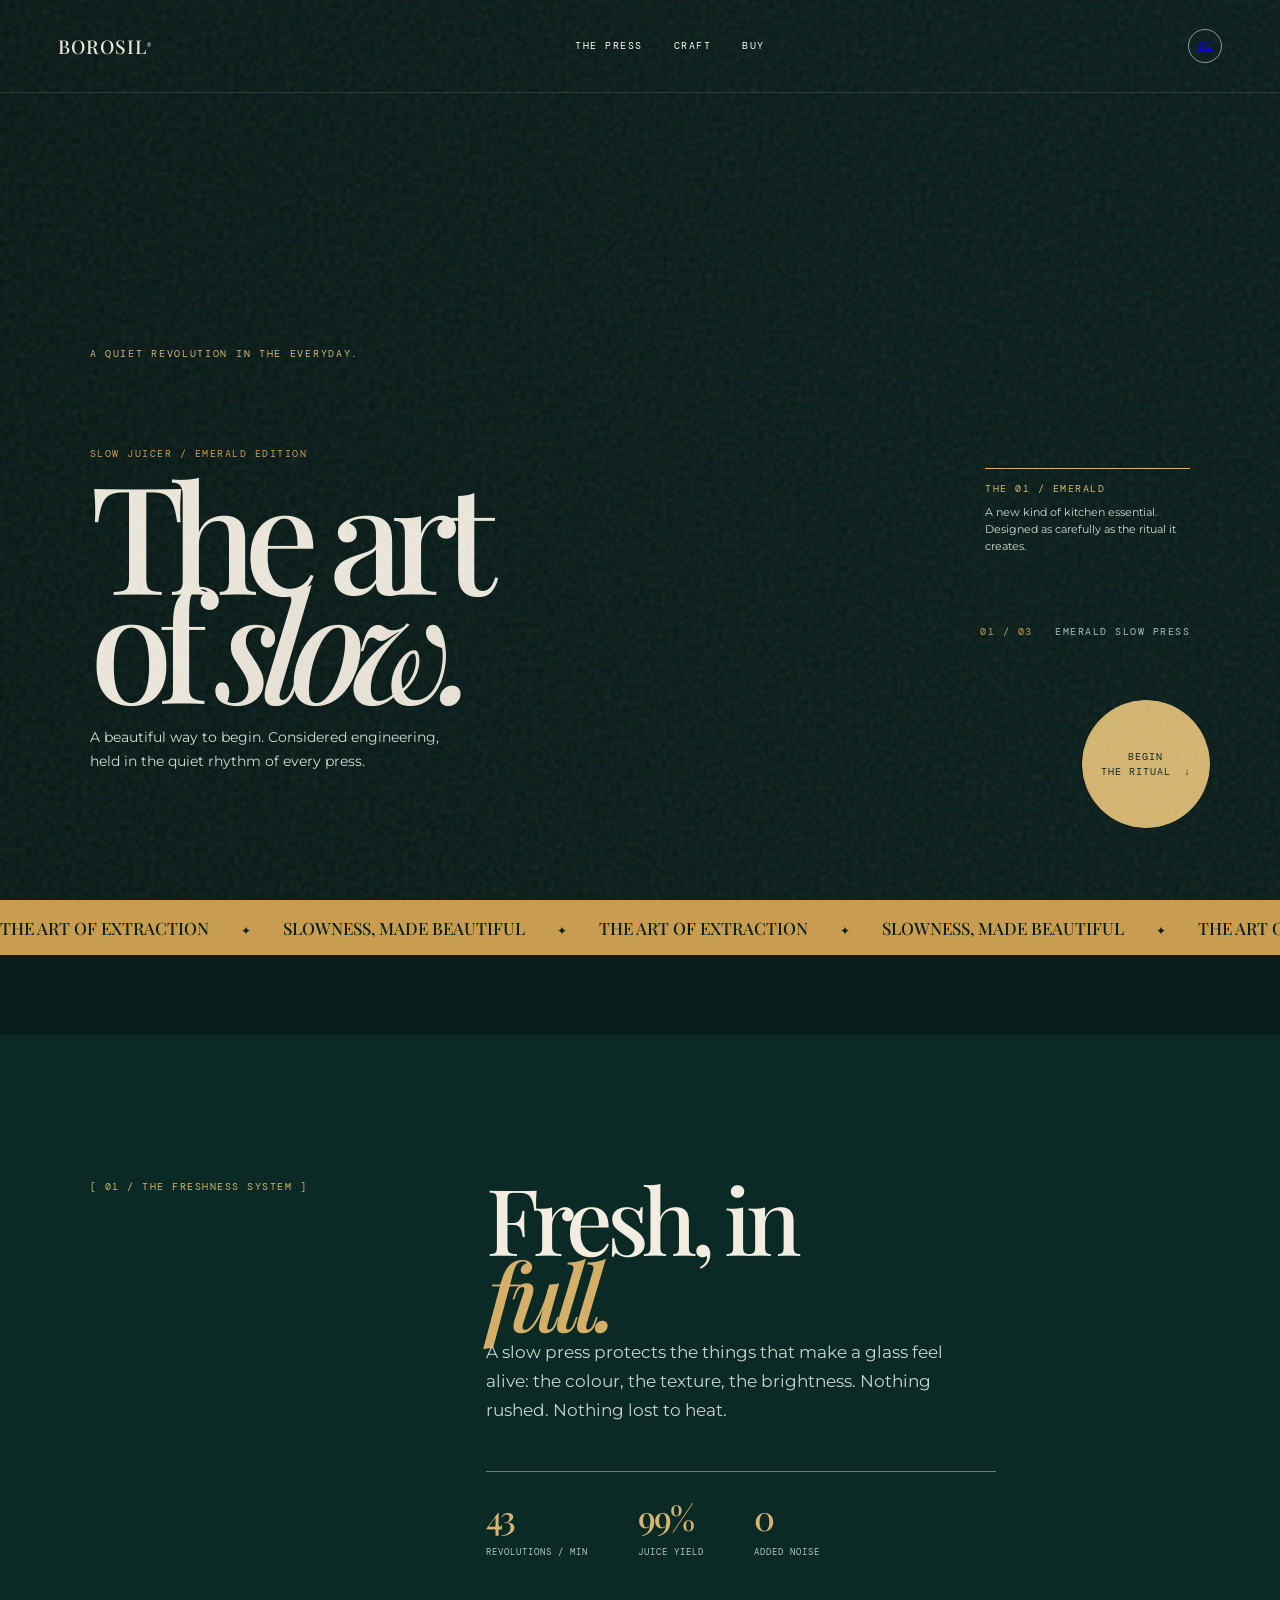
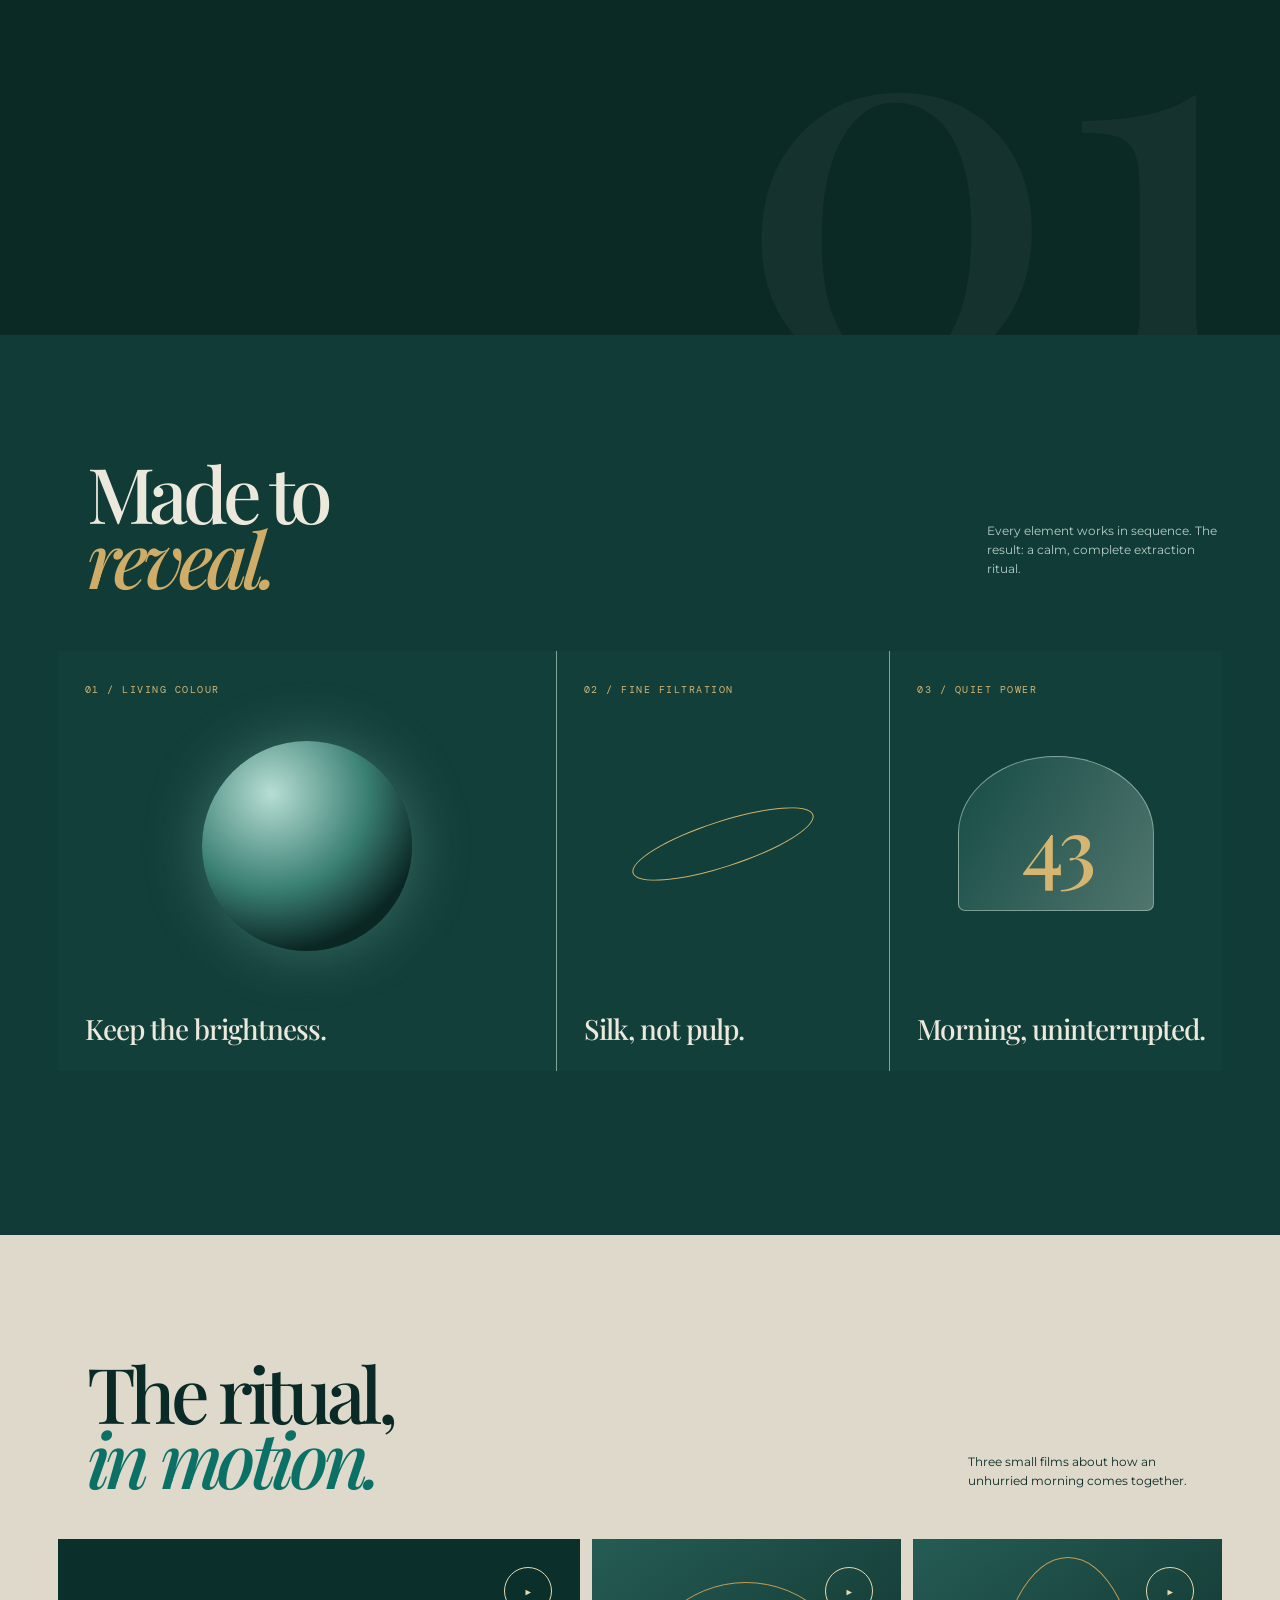
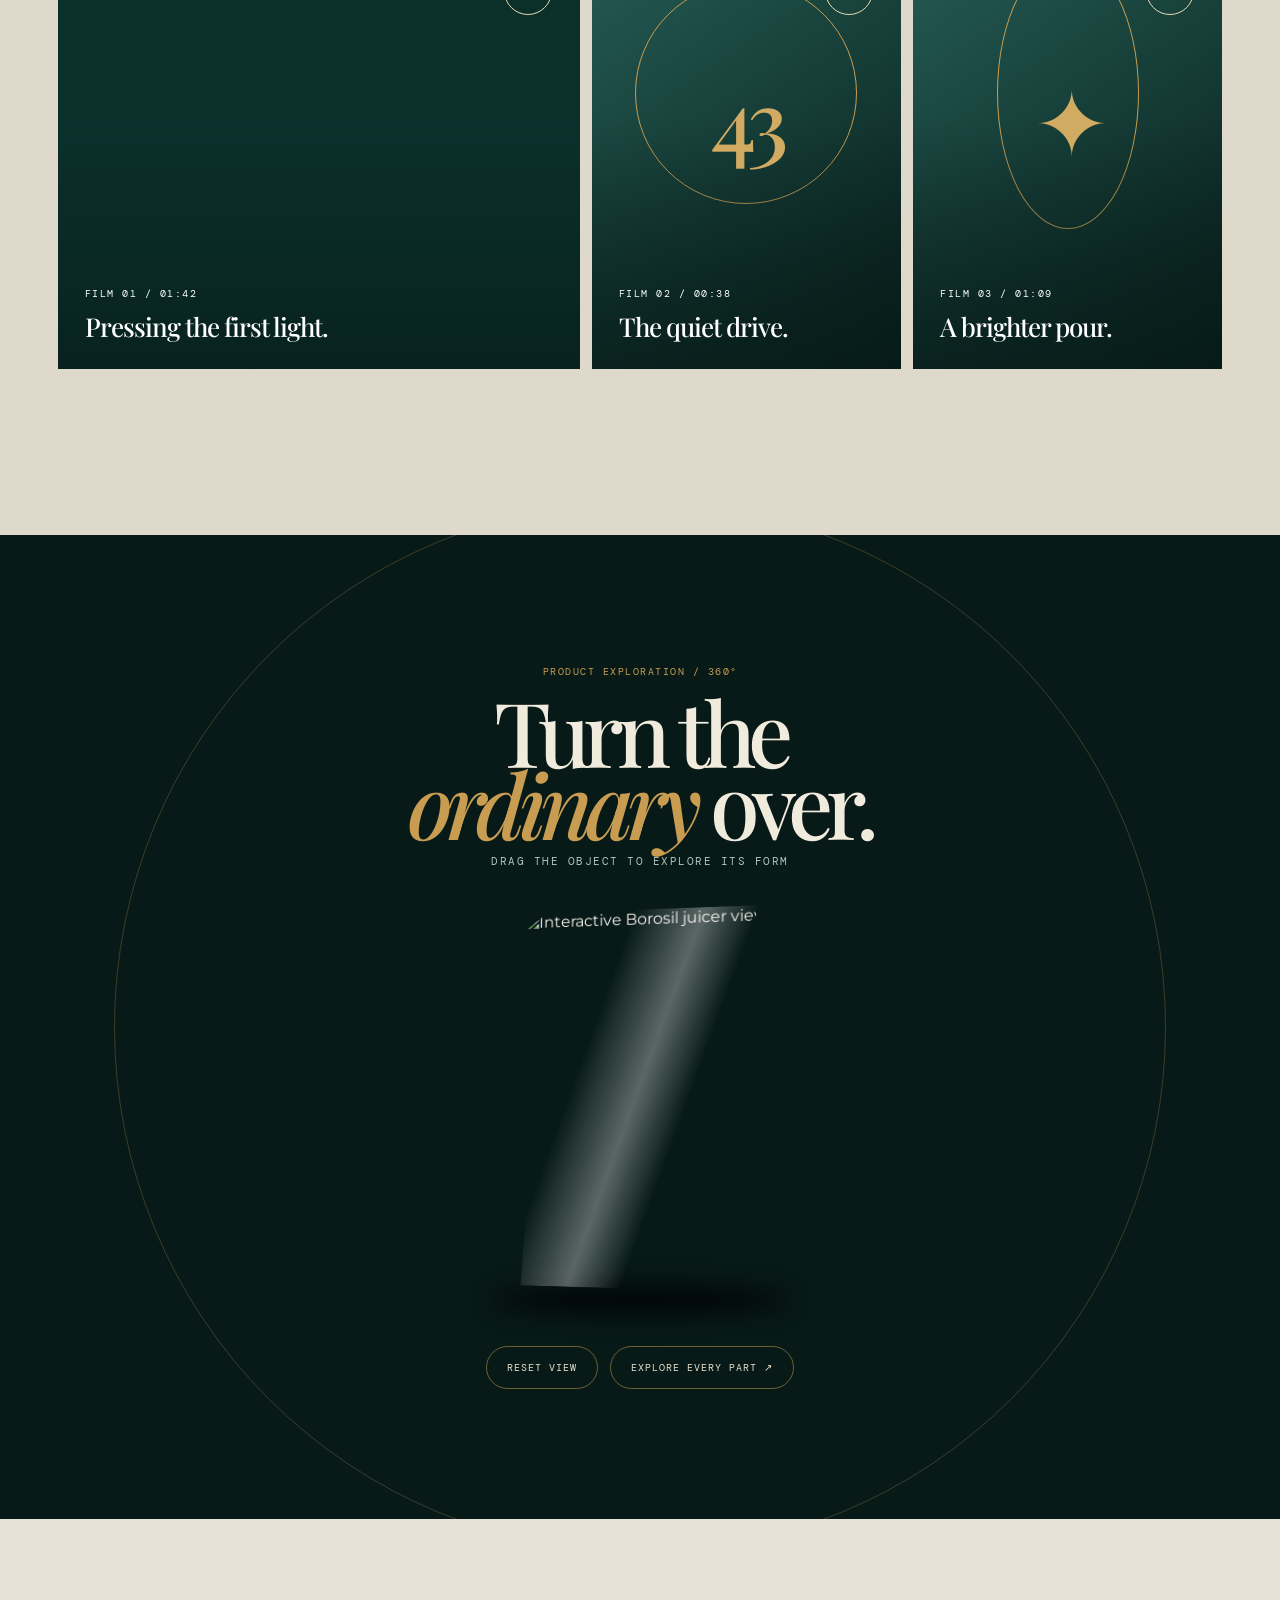
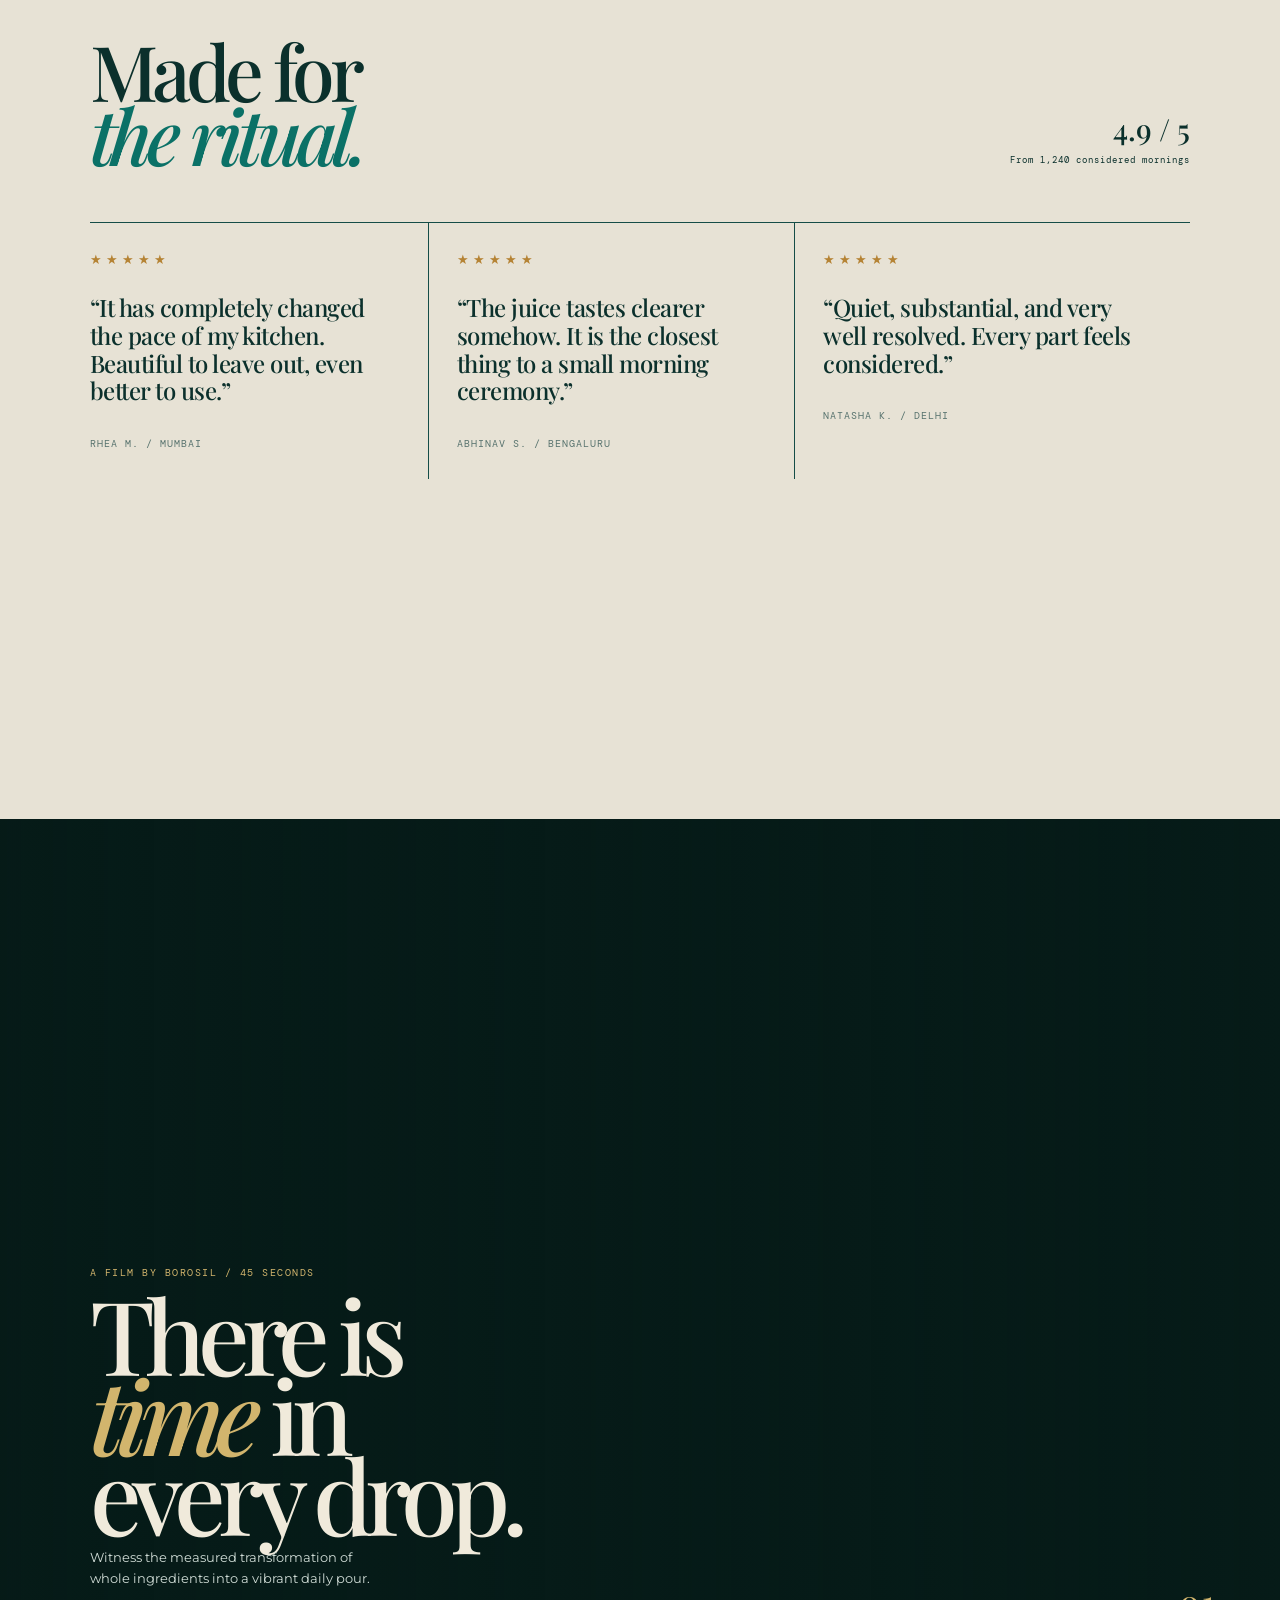
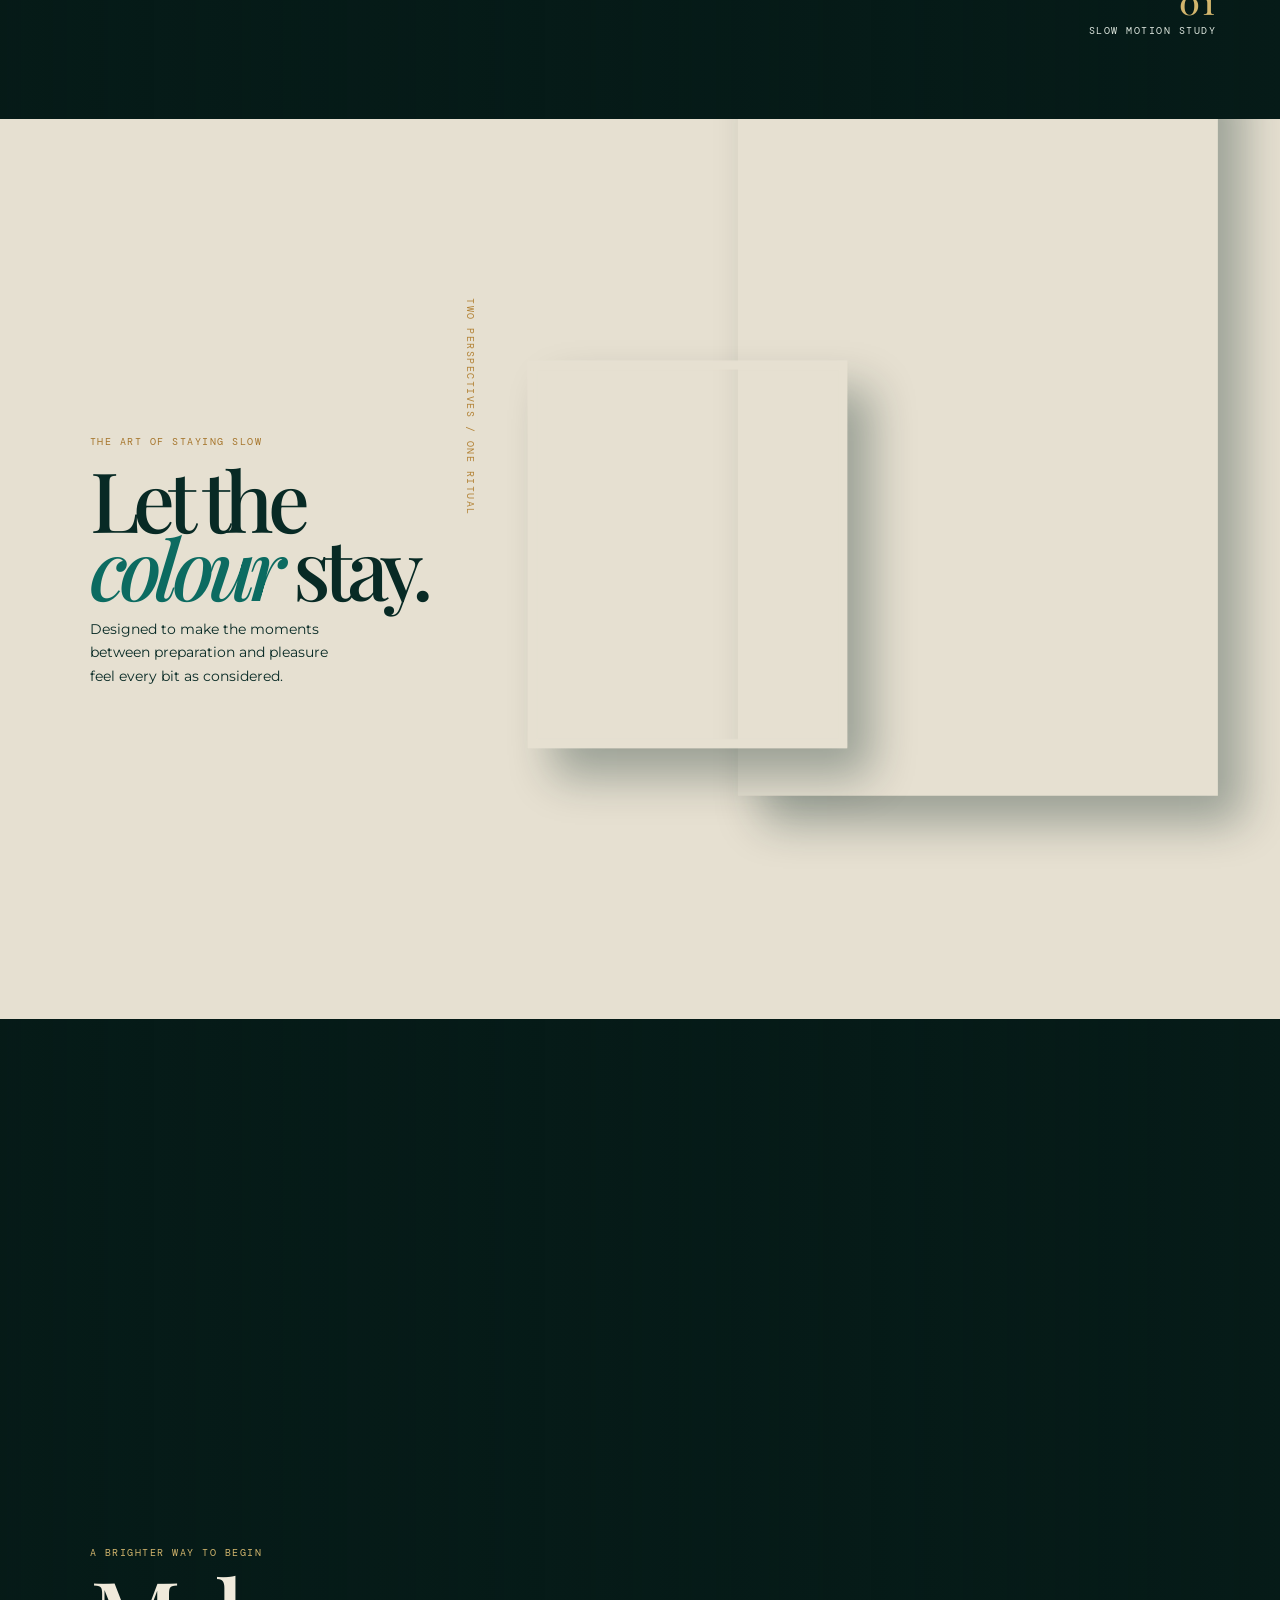
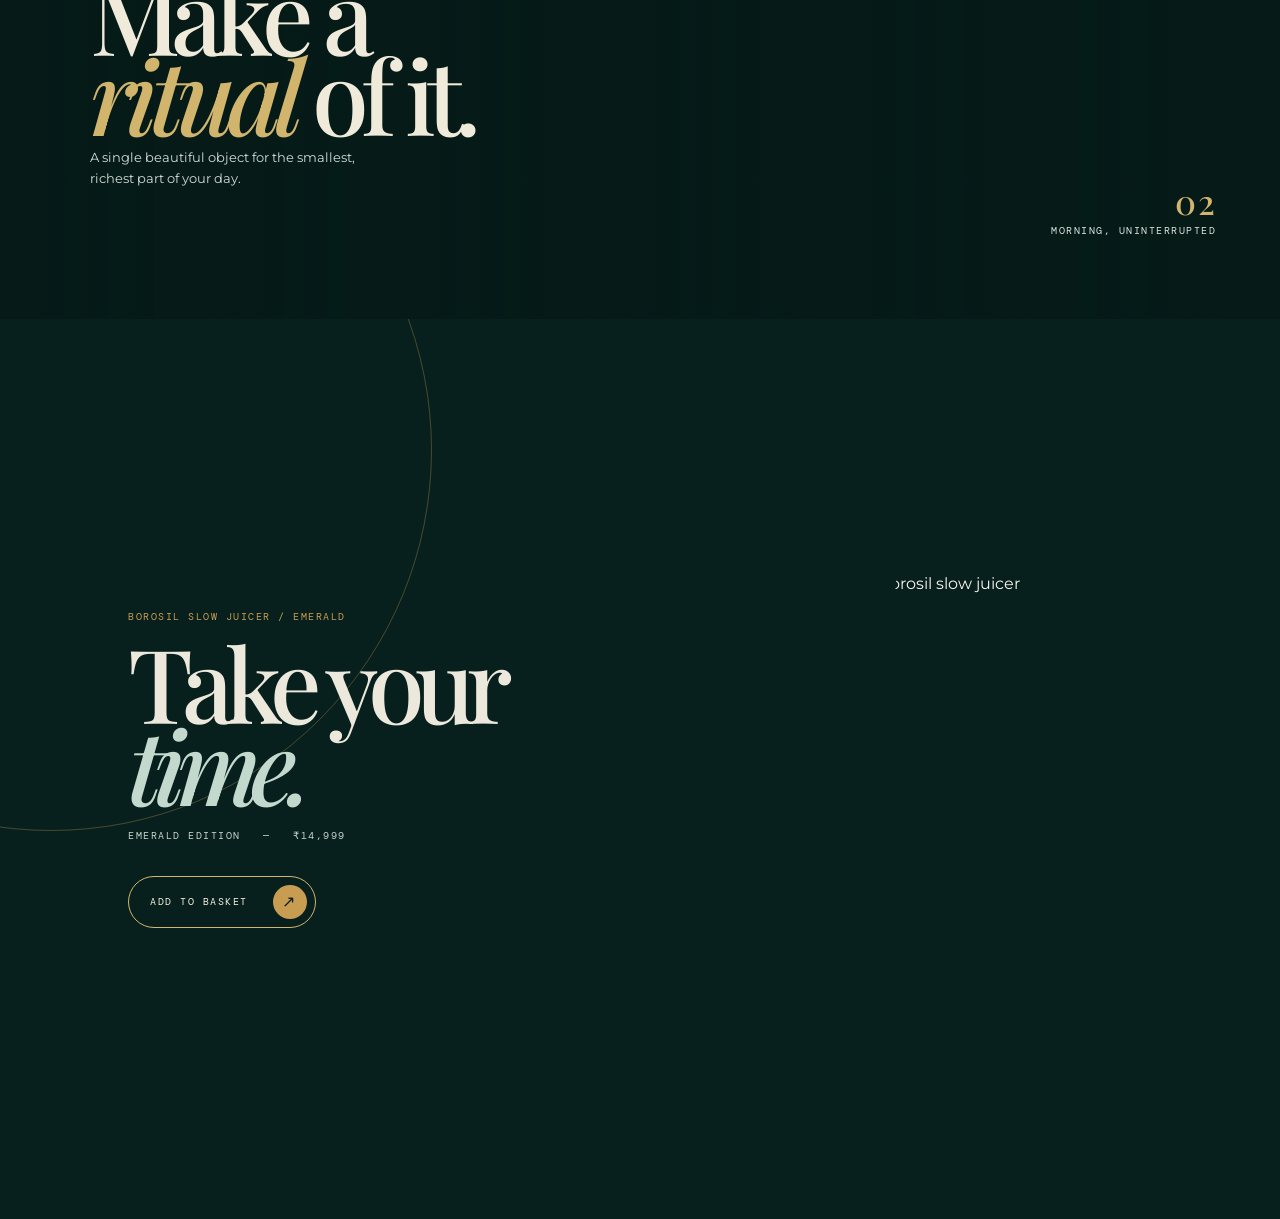
==== commit 7b0ee566: "Use Shopify CDN link for Vita-Rich-Slow-Juicer video Co-Authored-By: Claude Sonnet 5 <noreply@anthro" ====
--- a/vita-rich-page/index.html
+++ b/vita-rich-page/index.html
@@ -1610,7 +1610,7 @@
          <div class="film-grid">
             <article class="film">
                <video
-                  src="assets/Vita-Rich-Slow-Juicer.mp4"
+                  src="https://cdn.shopify.com/videos/c/o/v/034735f197c94e5db13fc43f1a604869.mp4"
                   autoplay
                   muted
                   loop
@@ -1763,7 +1763,7 @@
             muted
             loop
             playsinline
-            src="assets/Vita-Rich-Slow-Juicer.mp4"
+            src="https://cdn.shopify.com/videos/c/o/v/034735f197c94e5db13fc43f1a604869.mp4"
             aria-label="Vita Rich juicer lifestyle film"
          ></video>
          <div class="cinema-copy">
@@ -1896,7 +1896,7 @@
             chapter = document.querySelector(".manifesto"),
             chapterFilm = document.createElement("video");
          heroFilm.className = "hero-video";
-         heroFilm.src = "assets/Vita-Rich-Slow-Juicer.mp4";
+         heroFilm.src = "https://cdn.shopify.com/videos/c/o/v/034735f197c94e5db13fc43f1a604869.mp4";
          heroFilm.autoplay = true;
          heroFilm.muted = true;
          heroFilm.loop = true;
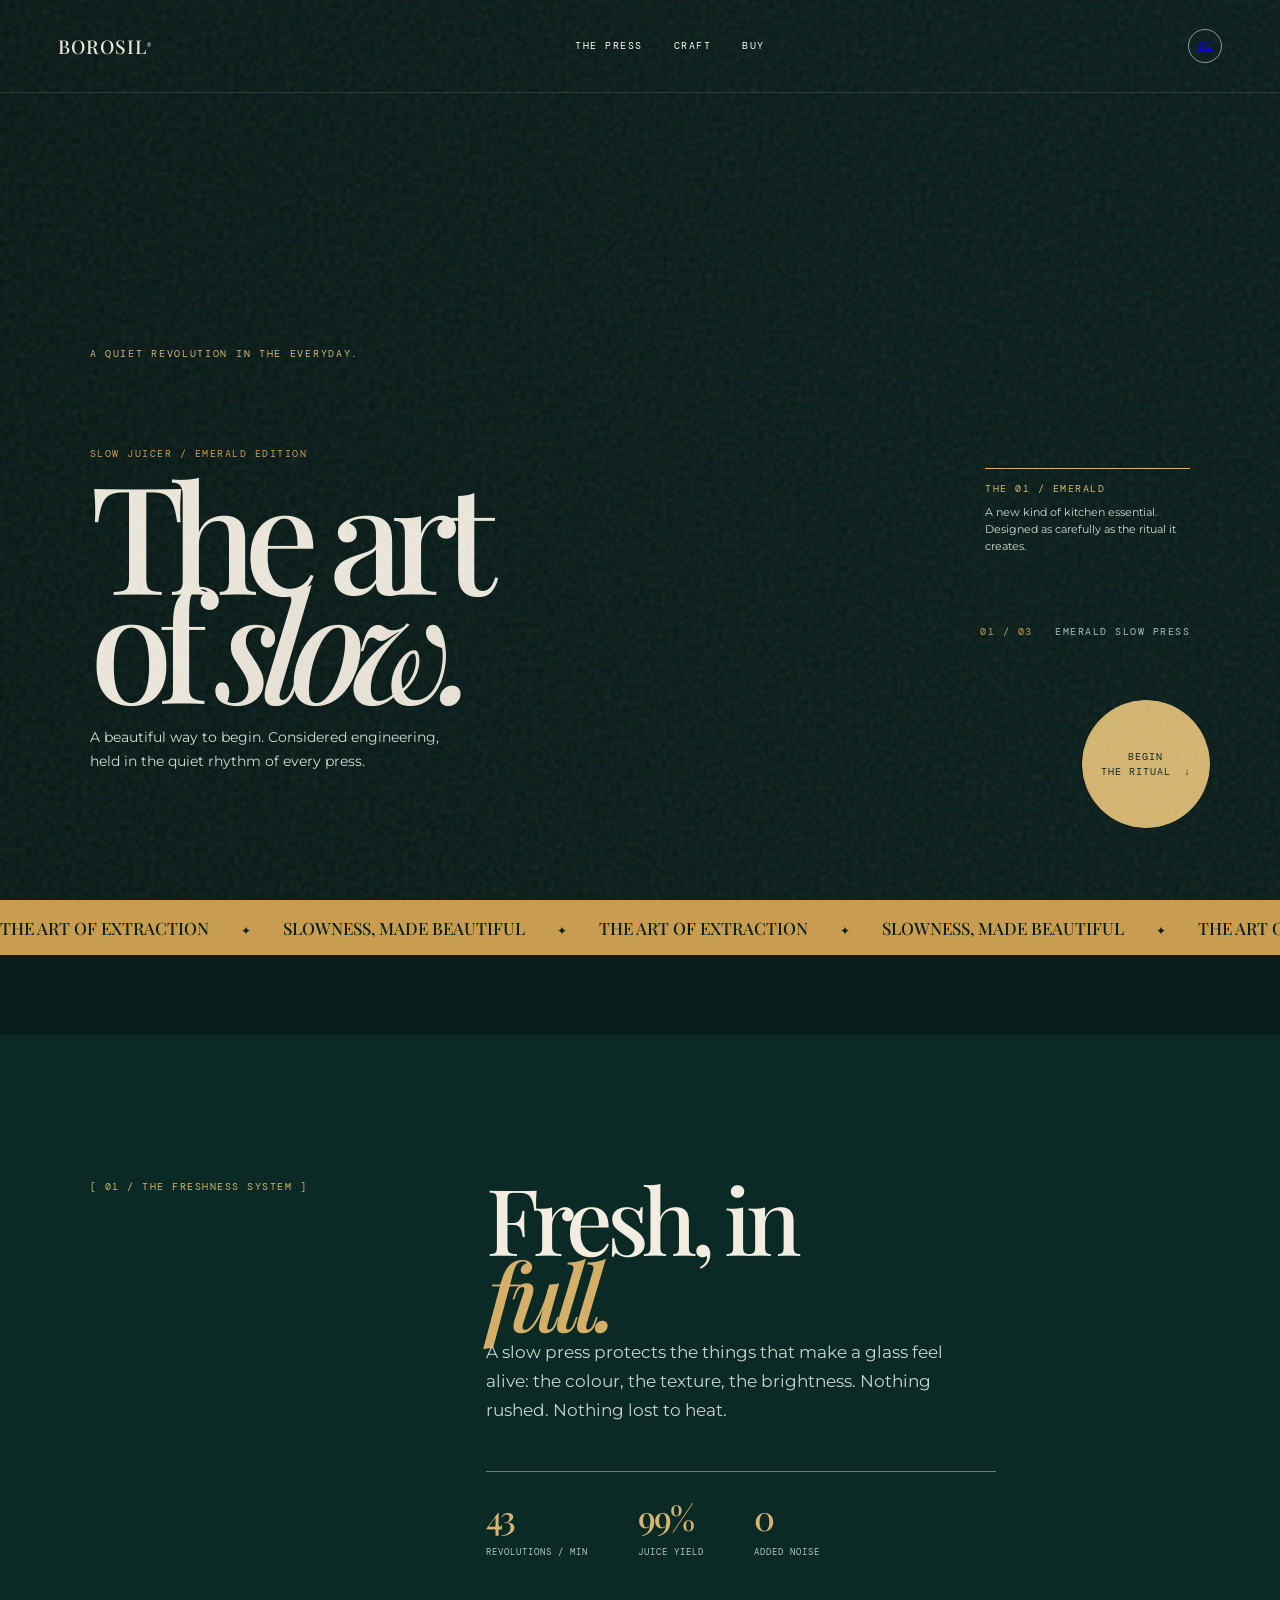
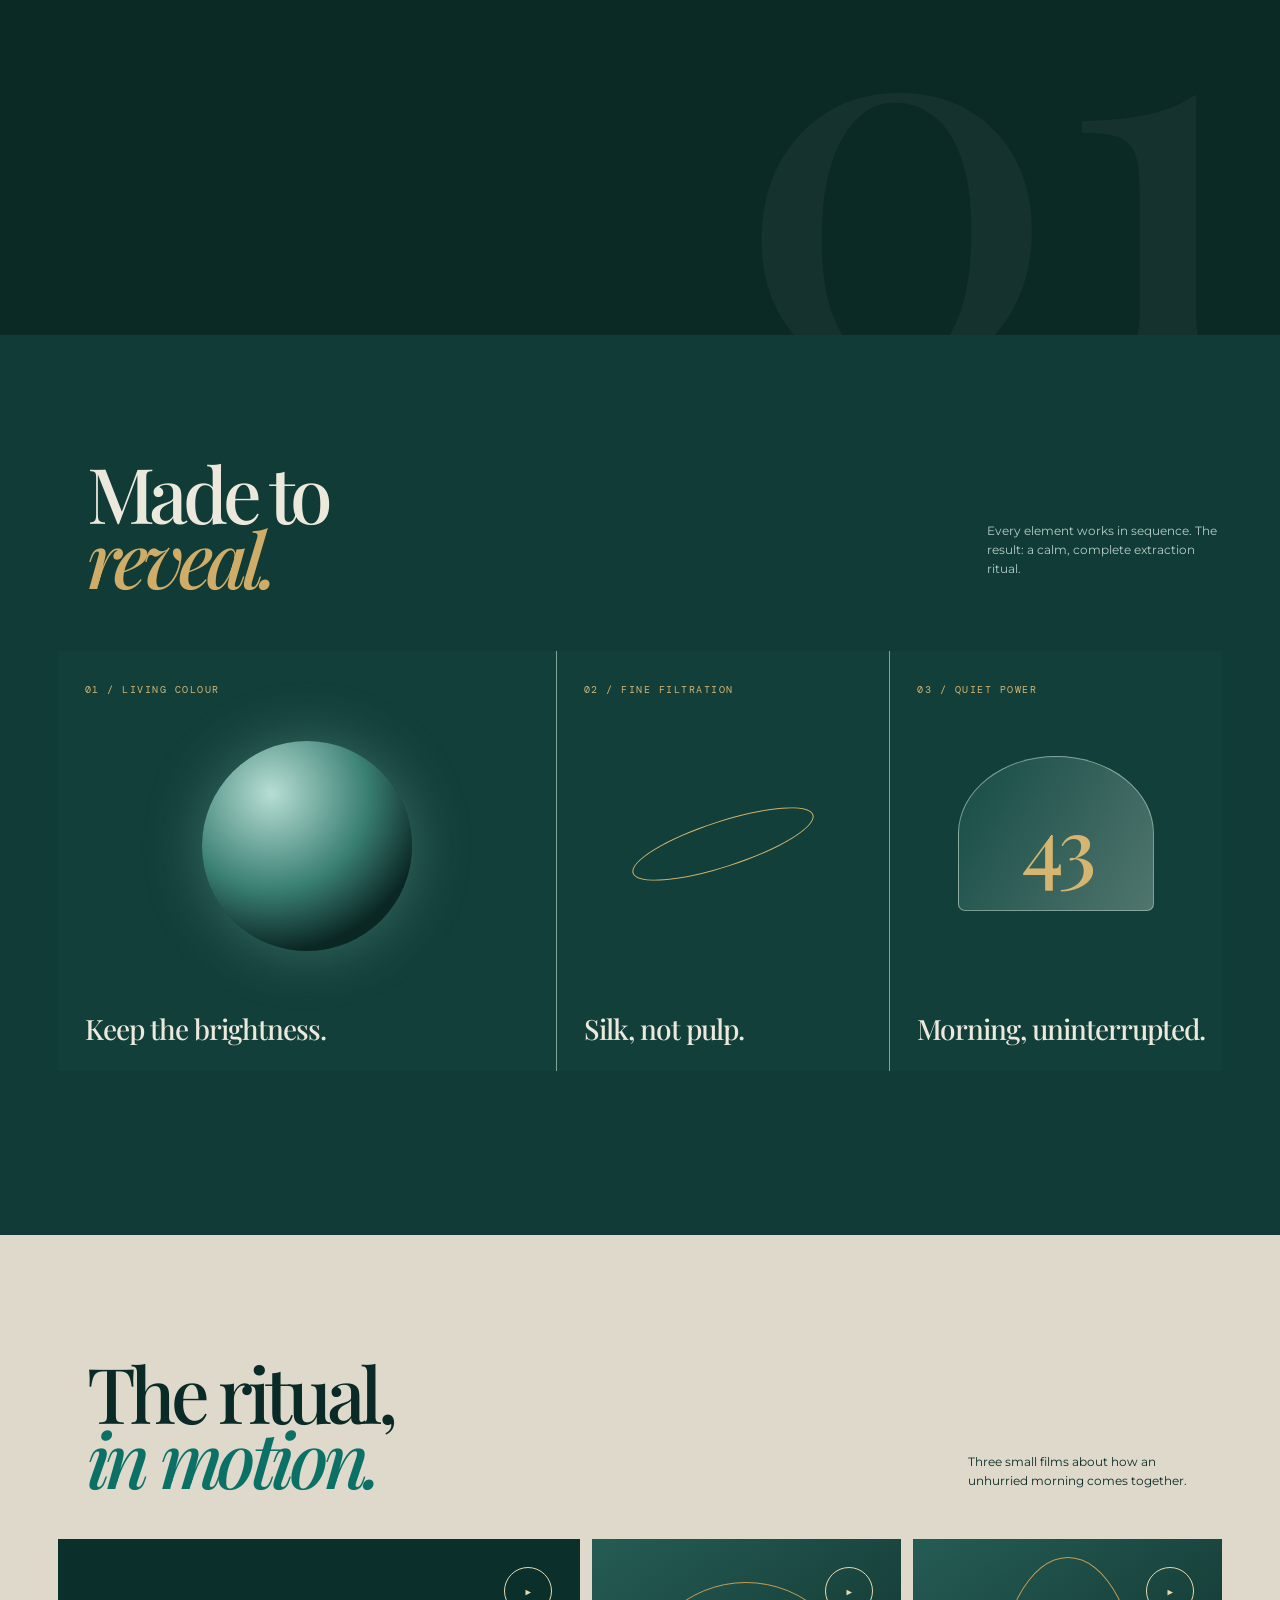
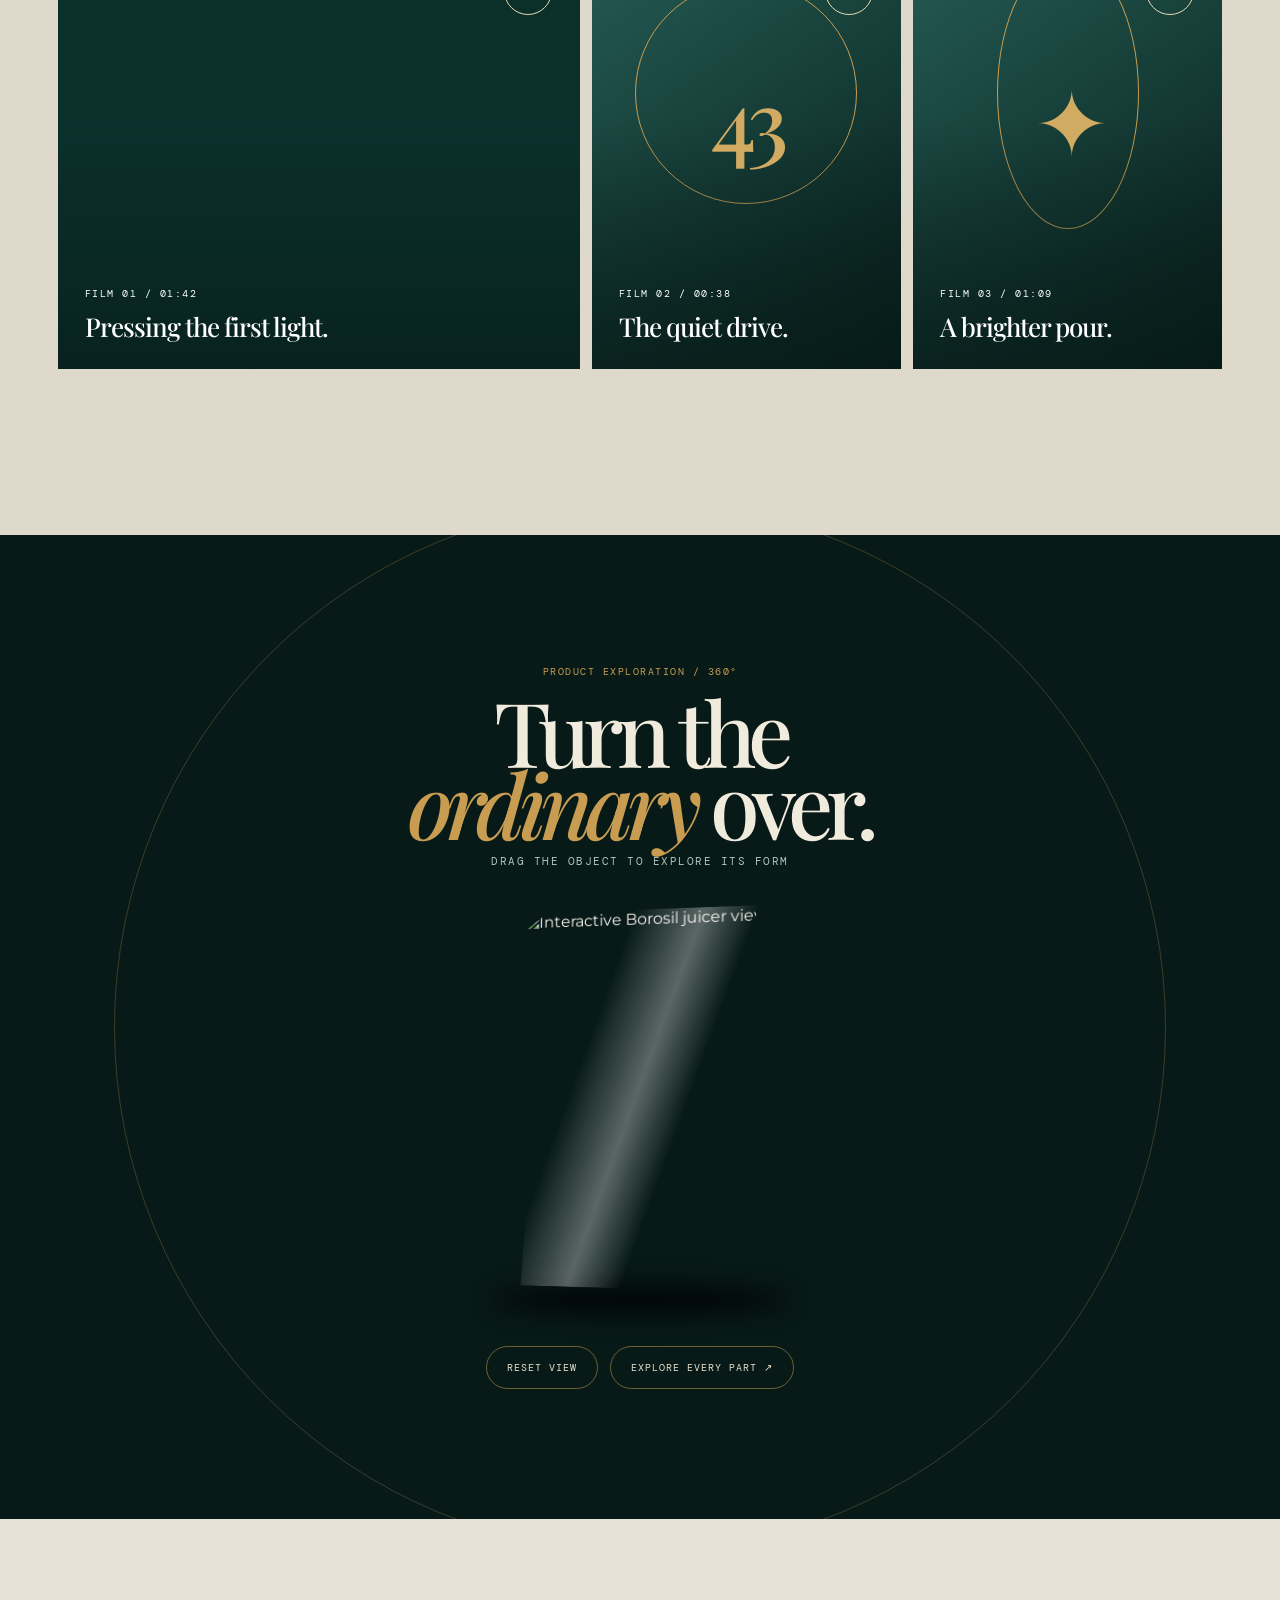
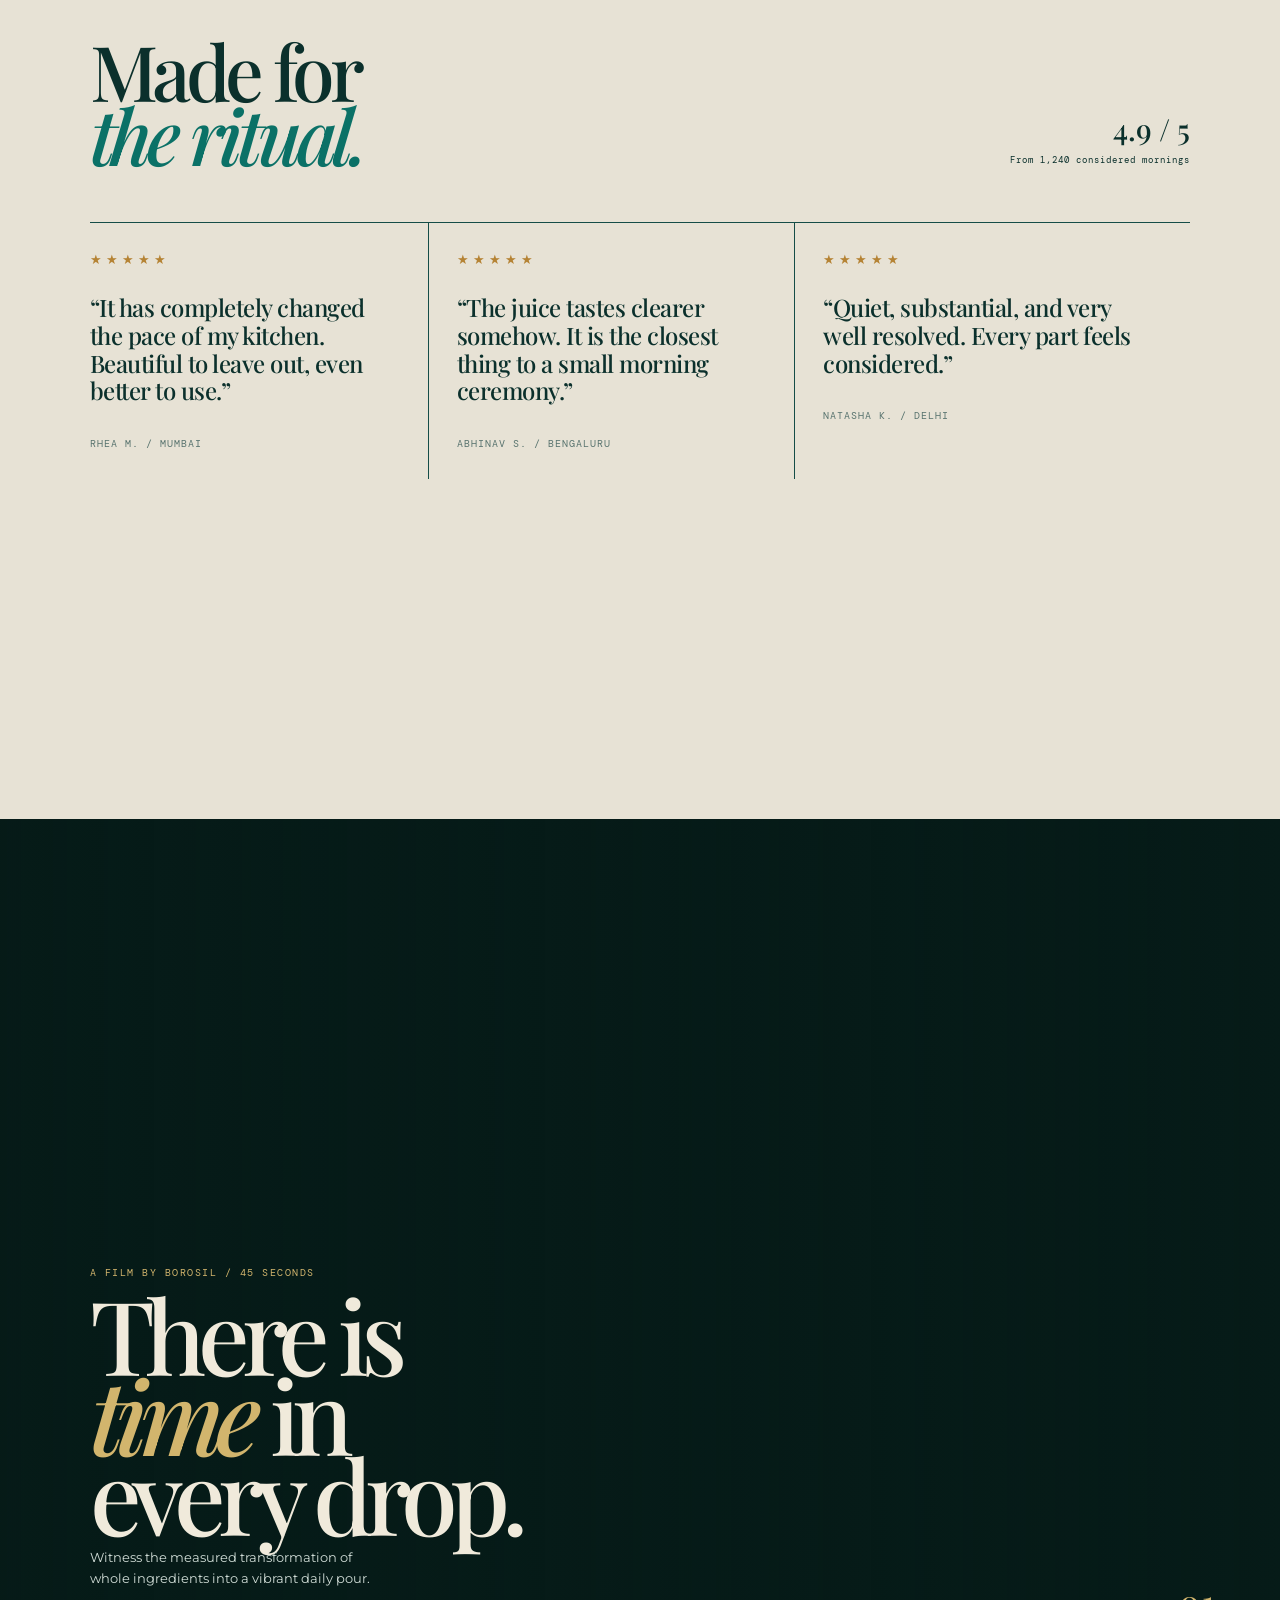
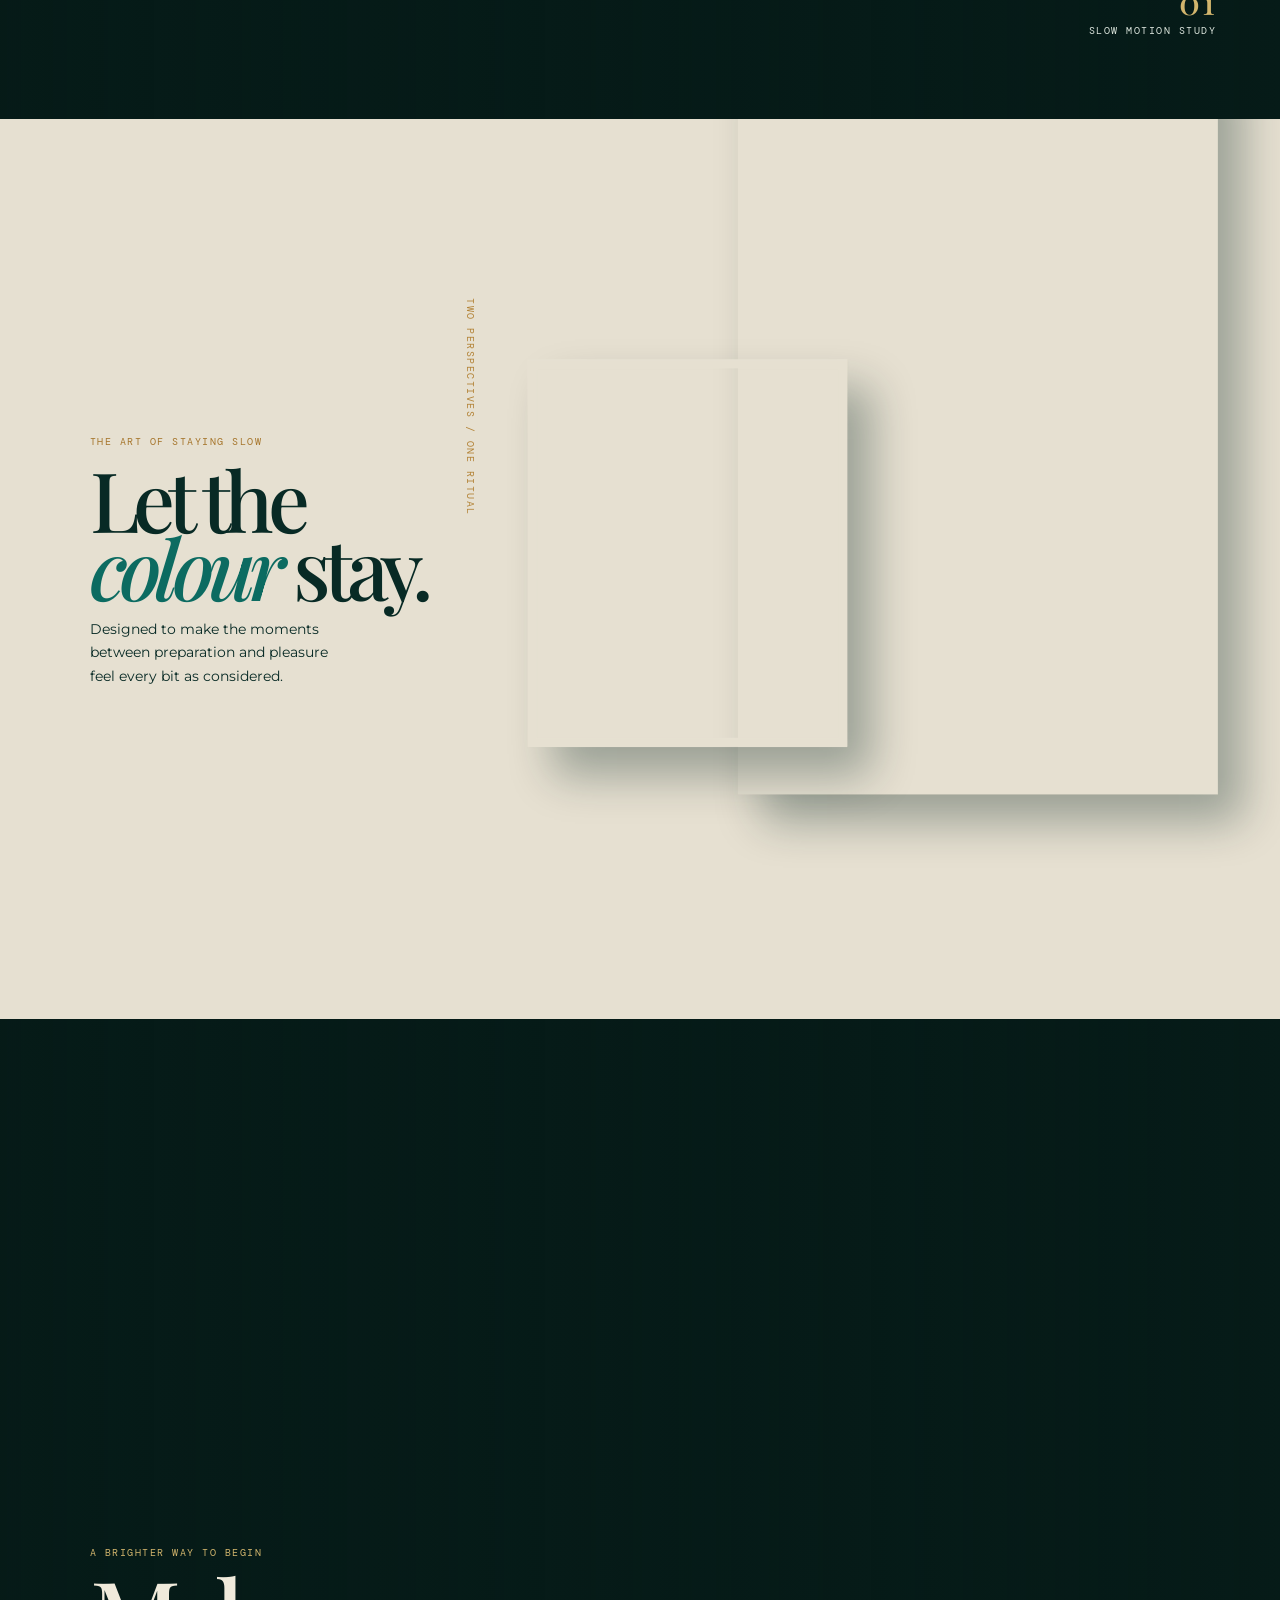
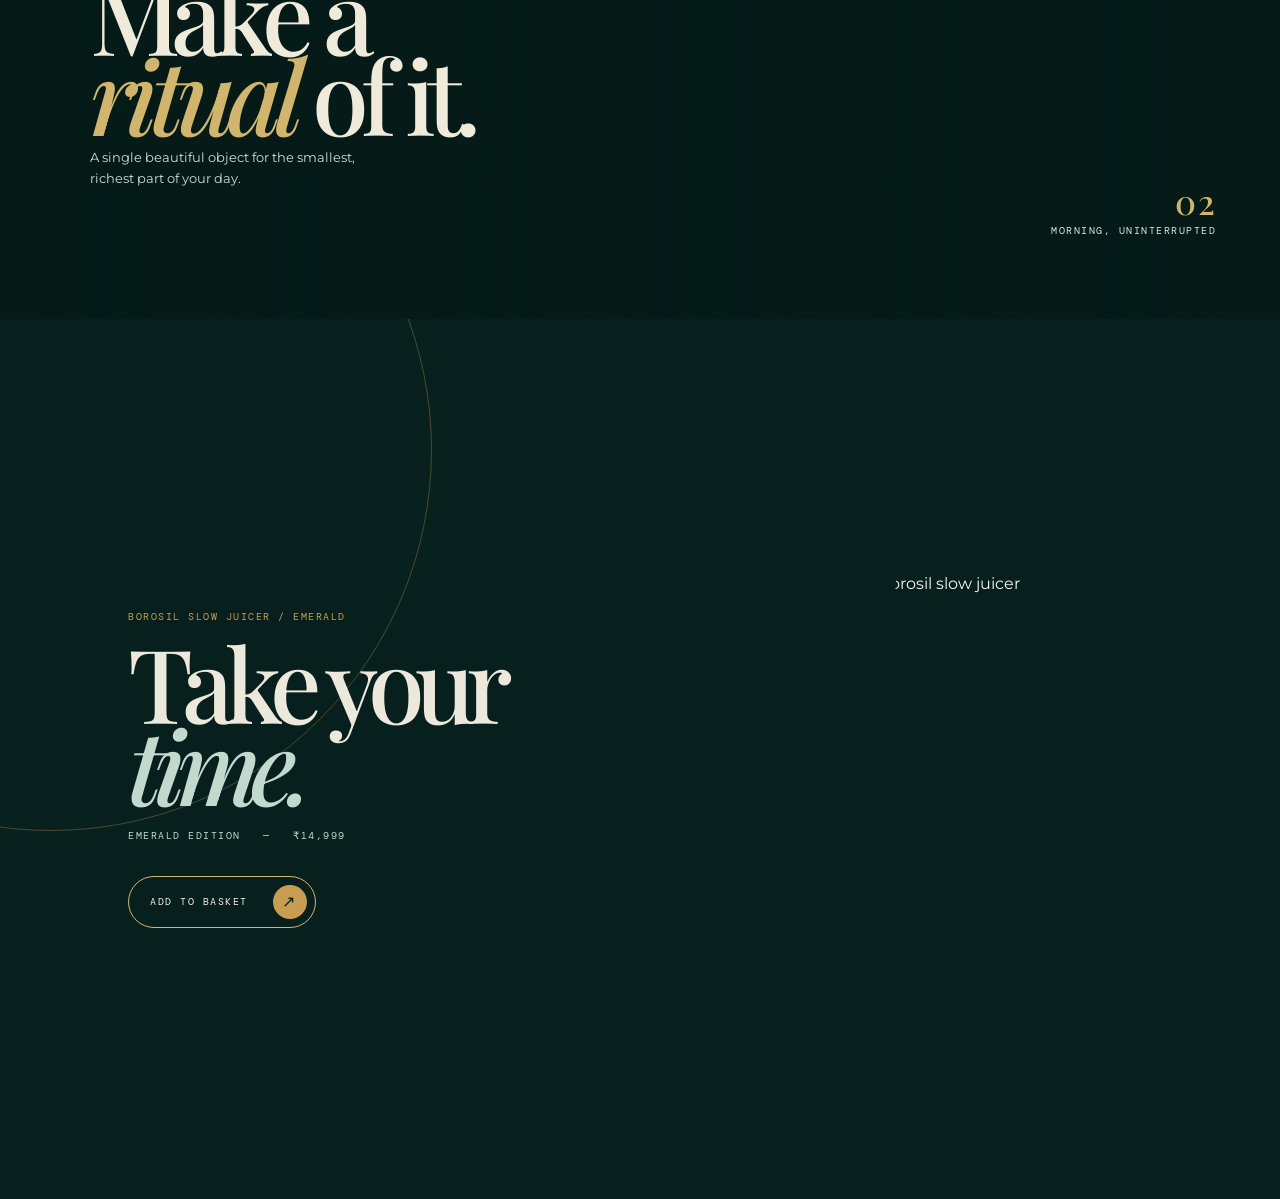
==== commit 9e12ff70: "Use Shopify CDN links for remaining videos Co-Authored-By: Claude Sonnet 5 <noreply@anthropic.com>" ====
--- a/vita-rich-page/index.html
+++ b/vita-rich-page/index.html
@@ -1706,7 +1706,7 @@
             muted
             loop
             playsinline
-            src="assets/Borosil_45sec_Juicer.mp4"
+            src="https://cdn.shopify.com/videos/c/o/v/6f5751cfd8b54f19b7ea19cda7d570bf.mp4"
             aria-label="Borosil slow juicer in use"
          ></video>
          <div class="cinema-copy">
@@ -1742,7 +1742,7 @@
                muted
                loop
                playsinline
-               src="assets/2nd-cut-Vita-Rich-Juicer.mp4"
+               src="https://cdn.shopify.com/videos/c/o/v/0c3b0591efda445ca6f6eb3e9766ba0d.mp4"
                aria-label="Slow juicer product film"
             ></video
             ><video
@@ -1751,7 +1751,7 @@
                muted
                loop
                playsinline
-               src="assets/Vita-Rich-Cold-Press-Slow-Juicer.mp4"
+               src="https://cdn.shopify.com/videos/c/o/v/37115ebe25524c7d9ddea970cc3231f5.mp4"
                aria-label="Slow juicer detail film"
             ></video>
          </div>
@@ -1909,7 +1909,7 @@
          hero.append(heroNote);
          chapterFilm.className = "manifest-video";
          chapterFilm.src =
-            "assets/Vita-Rich-Cold-Press-Slow-Juicer.mp4";
+            "https://cdn.shopify.com/videos/c/o/v/37115ebe25524c7d9ddea970cc3231f5.mp4";
          chapterFilm.autoplay = true;
          chapterFilm.muted = true;
          chapterFilm.loop = true;
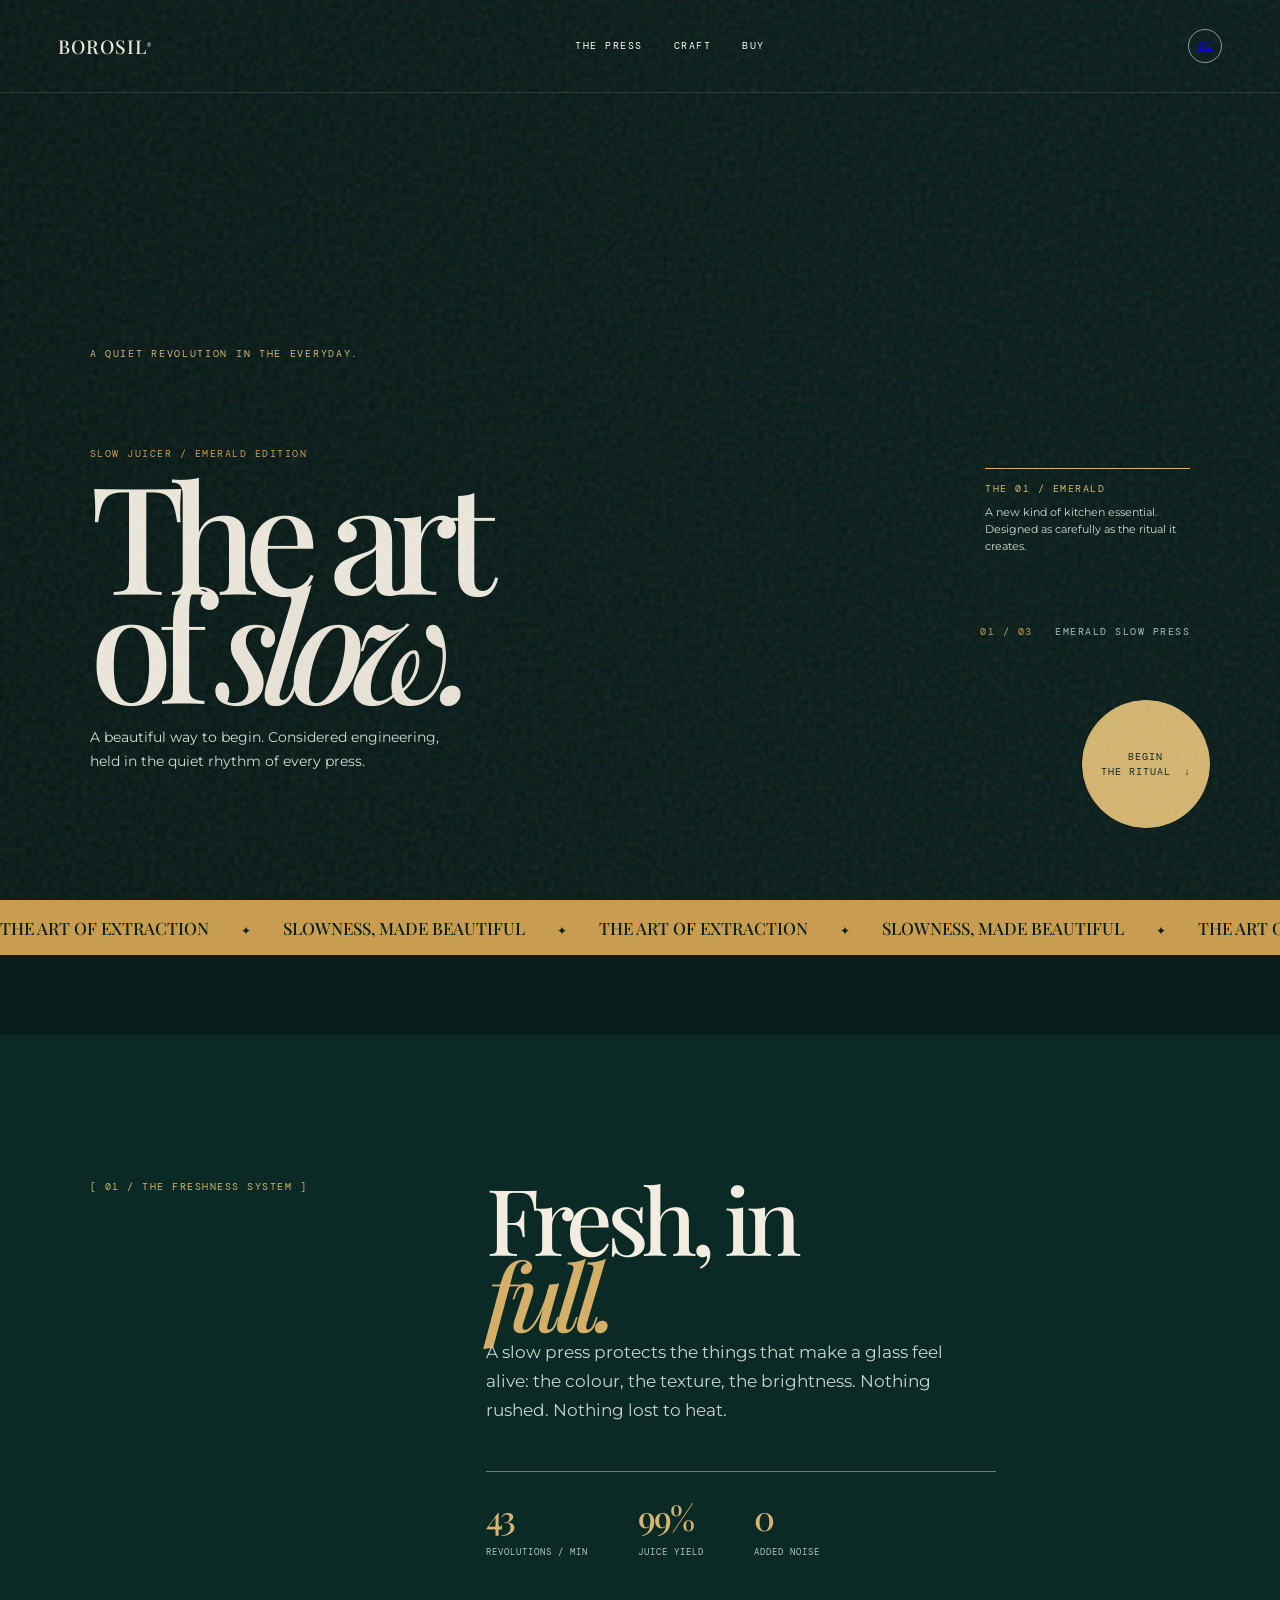
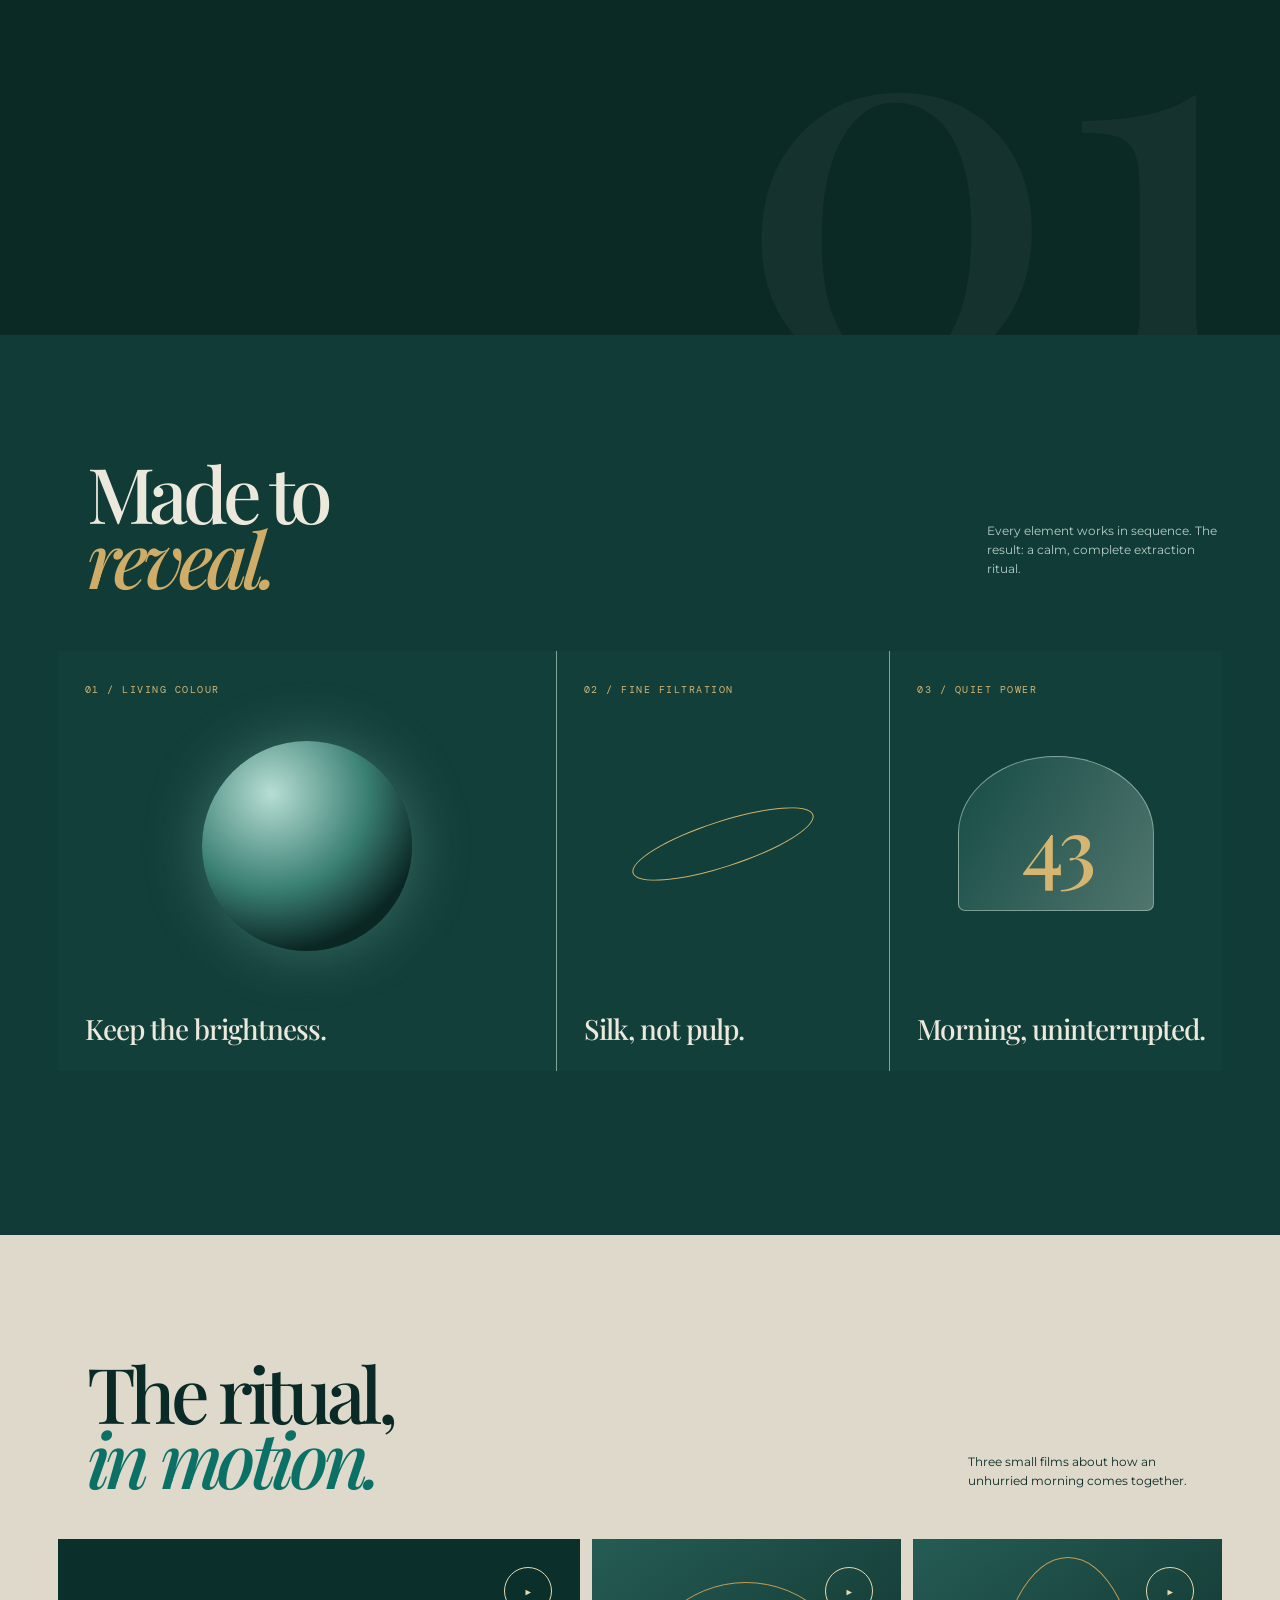
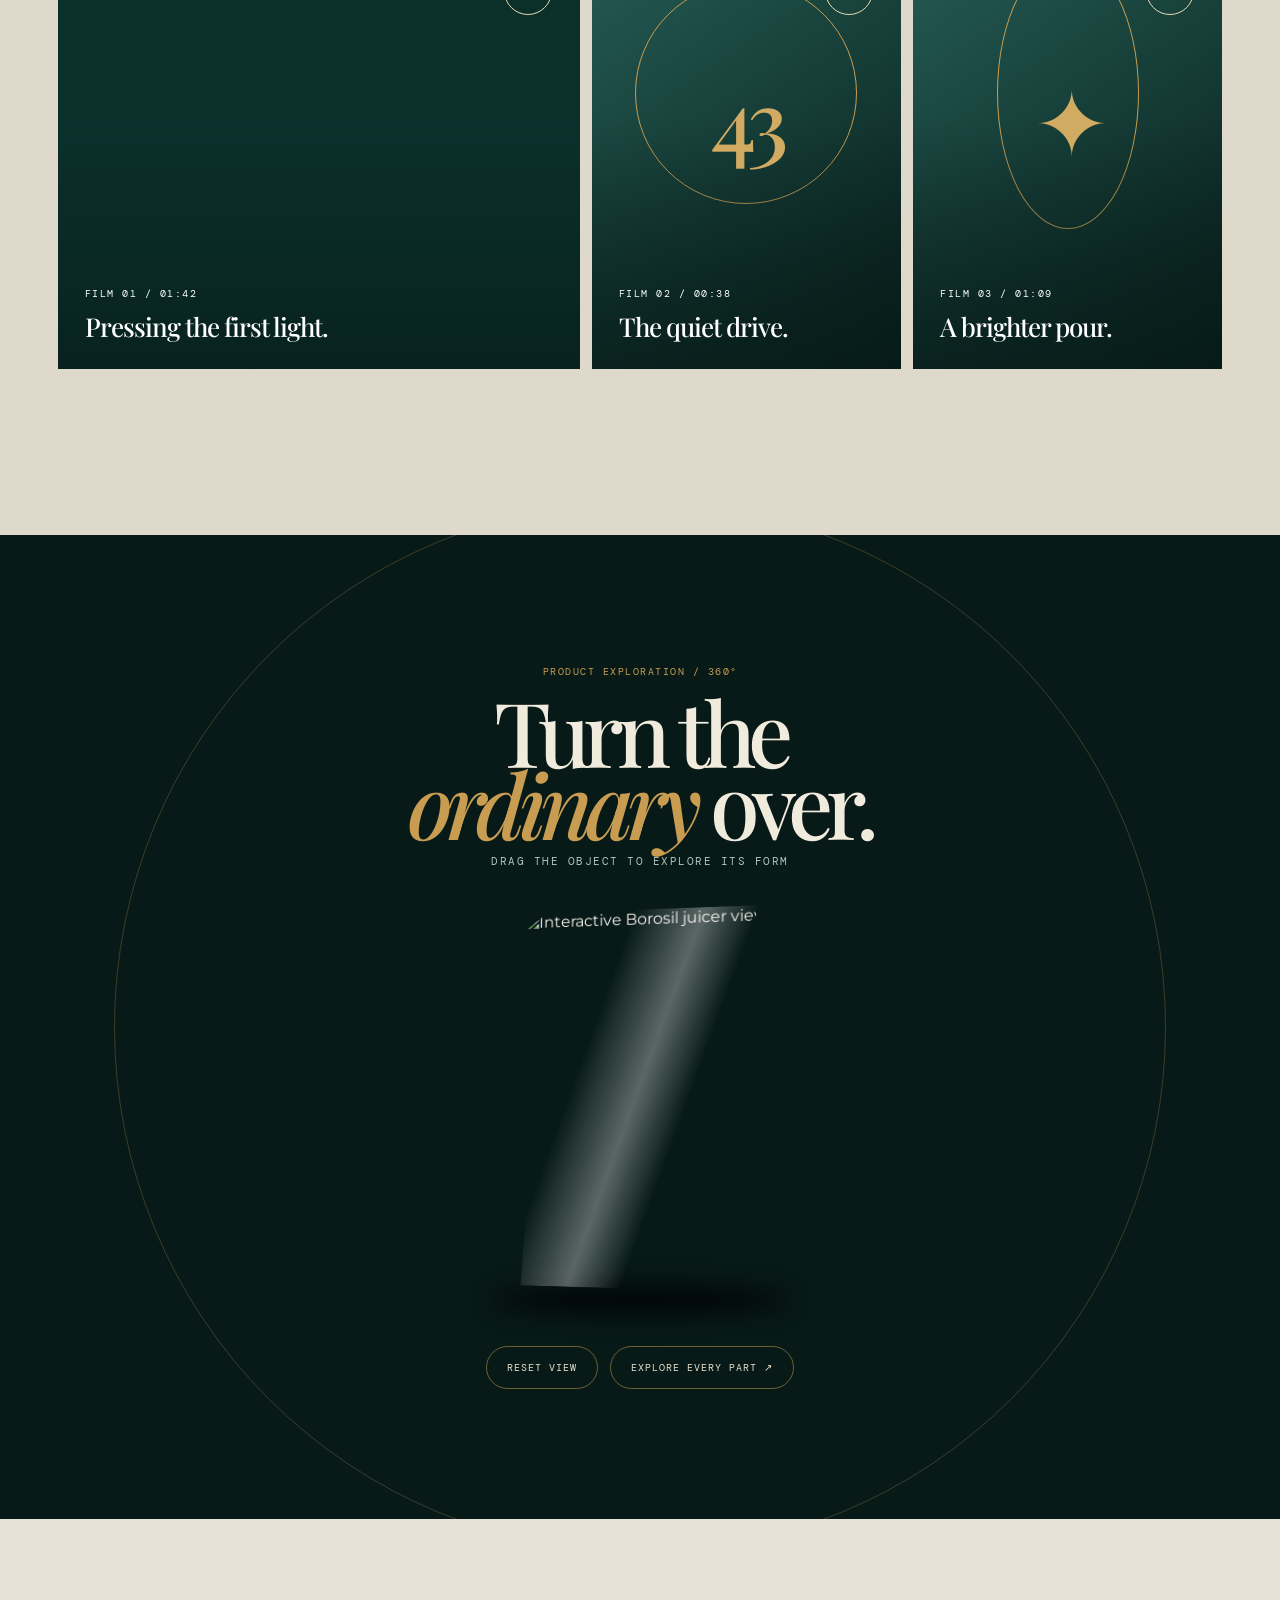
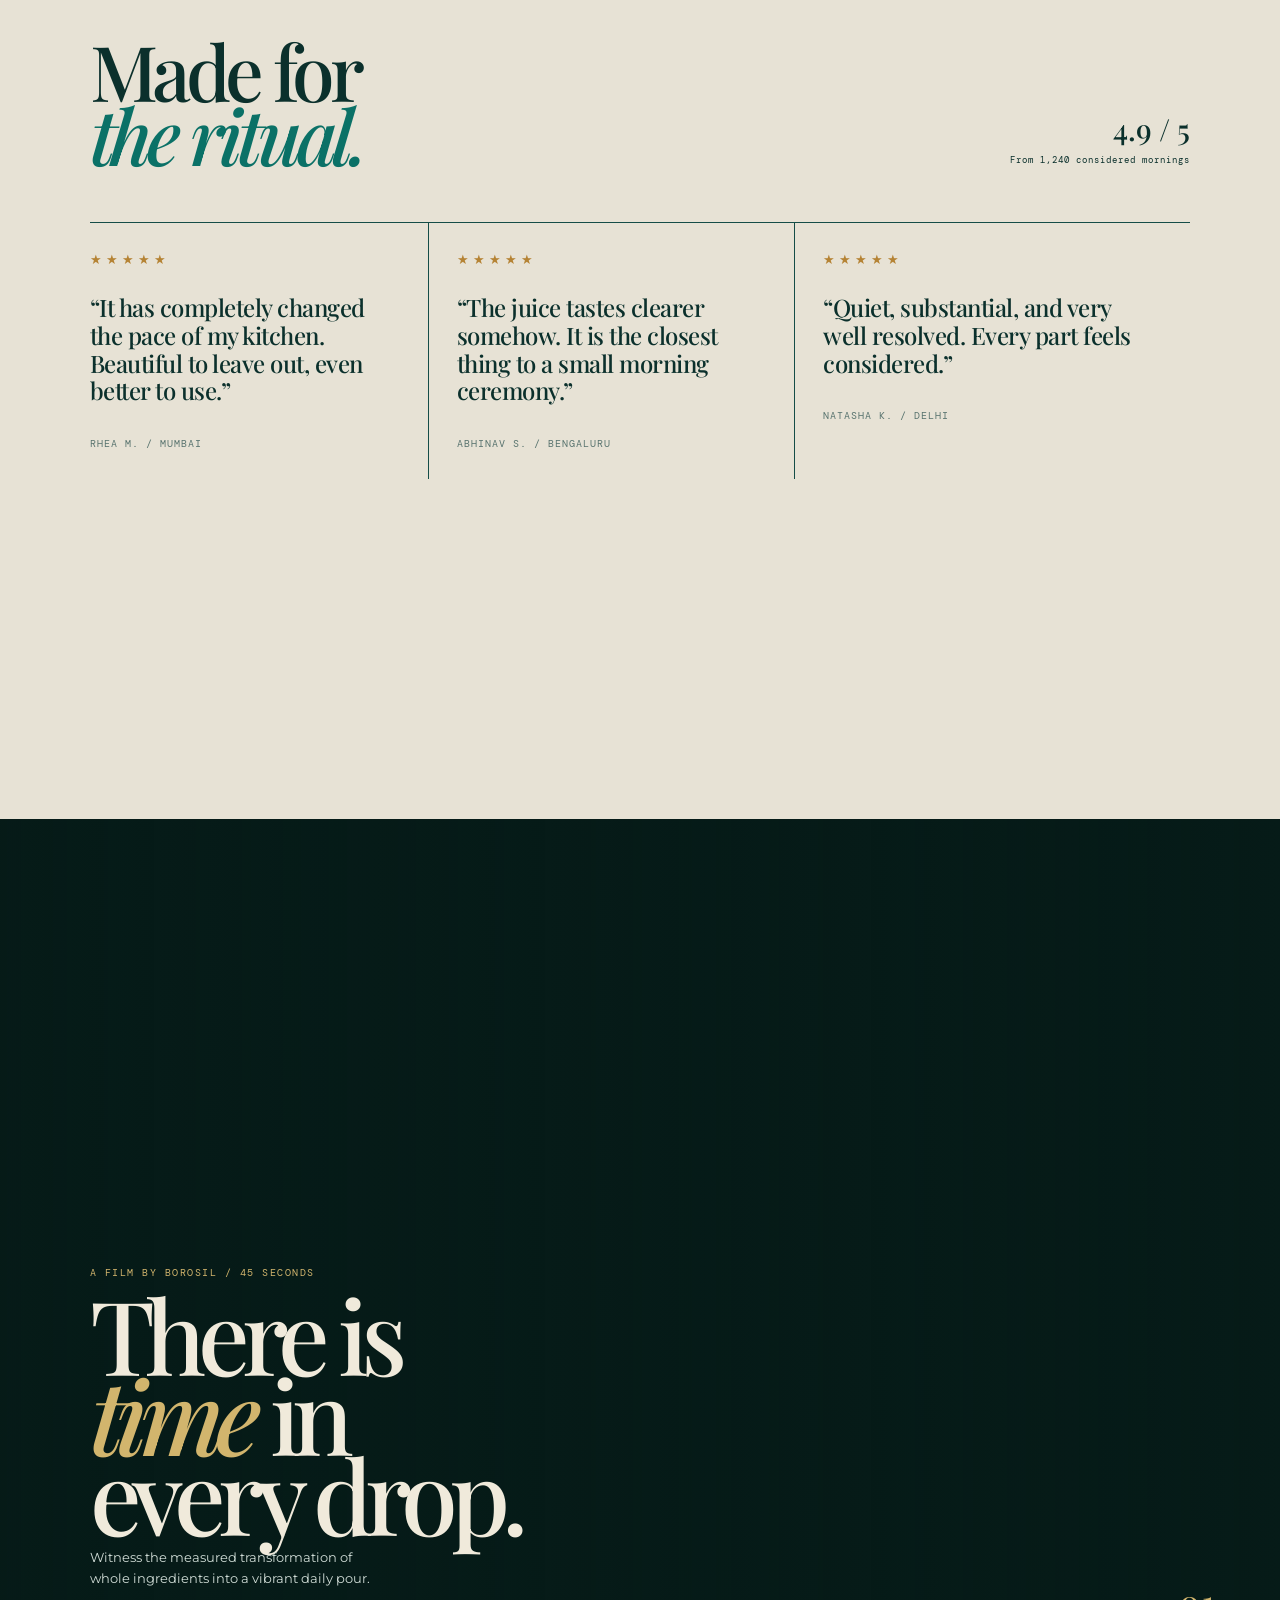
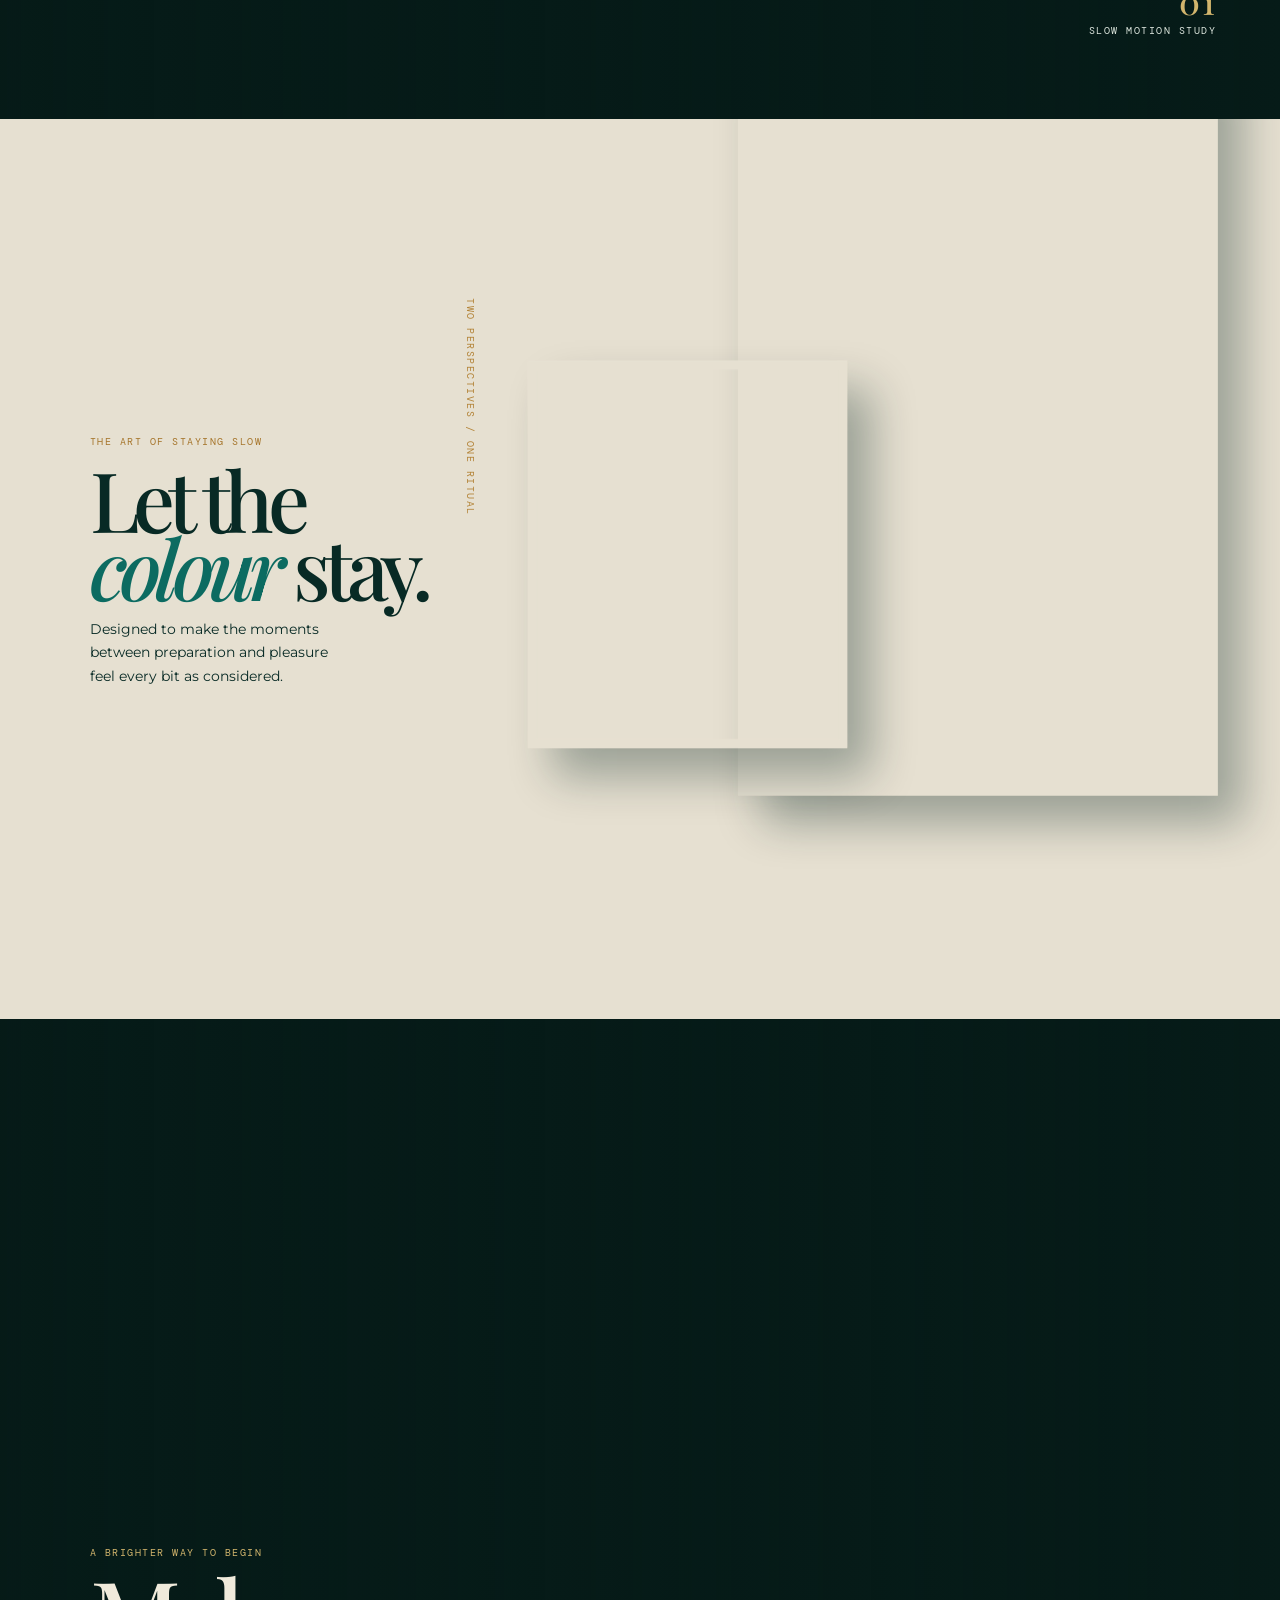
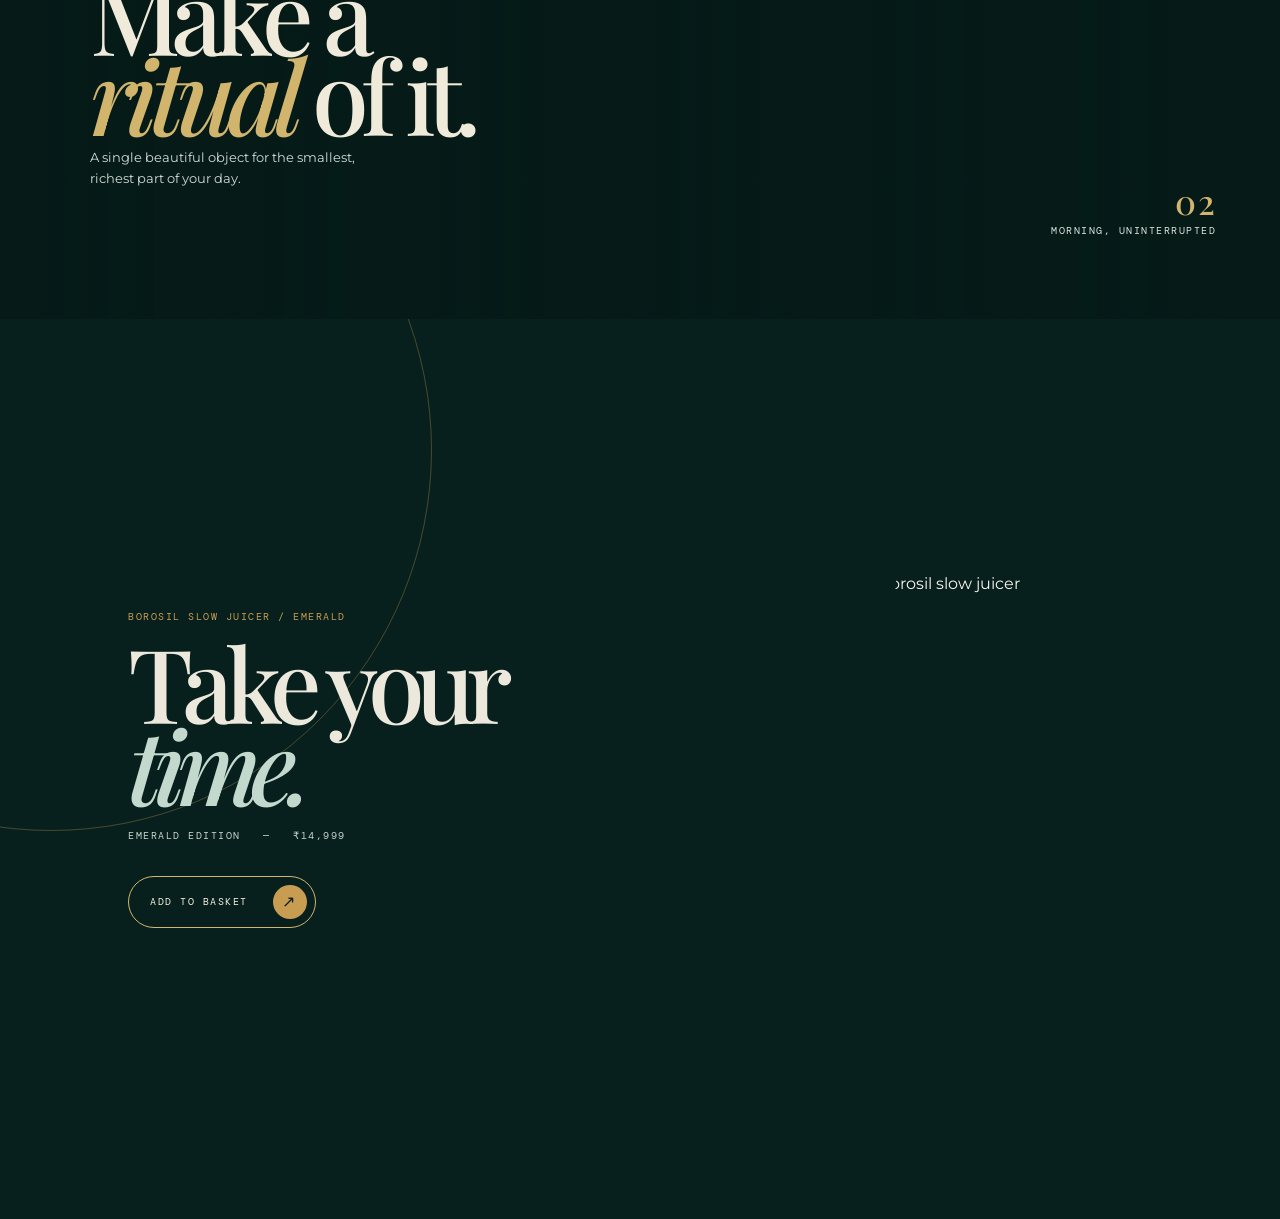
==== commit ba4e9038: "Use Shopify CDN links for remaining images Co-Authored-By: Claude Sonnet 5 <noreply@anthropic.com>" ====
--- a/vita-rich-page/index.html
+++ b/vita-rich-page/index.html
@@ -1523,7 +1523,7 @@
          <div class="outline"></div>
          <div class="product-frame">
             <img
-               src="assets/borosil-slow-juicer.webp"
+               src="https://cdn.shopify.com/s/files/1/0891/8935/1733/files/borosil-slow-juicer.webp?v=1789633756"
                alt="Borosil emerald slow juicer pressing fresh orange juice"
             />
          </div>
@@ -1652,7 +1652,7 @@
          <div class="spin-stage" id="spinStage">
             <div class="spin-product" id="spinProduct">
                <img
-                  src="assets/vita-rich.png"
+                  src="https://cdn.shopify.com/s/files/1/0891/8935/1733/files/vita-rich.png?v=1789633755"
                   alt="Interactive Borosil juicer view"
                />
                <div class="spin-gloss"></div>
@@ -1791,7 +1791,7 @@
             </div>
             <a href="#" class="button mono">Add to basket <span>↗</span></a>
          </div>
-         <img src="assets/borosil-slow-juicer.webp" alt="Borosil slow juicer" />
+         <img src="https://cdn.shopify.com/s/files/1/0891/8935/1733/files/borosil-slow-juicer.webp?v=1789633756" alt="Borosil slow juicer" />
       </section>
       </div>
       <footer class="mono">
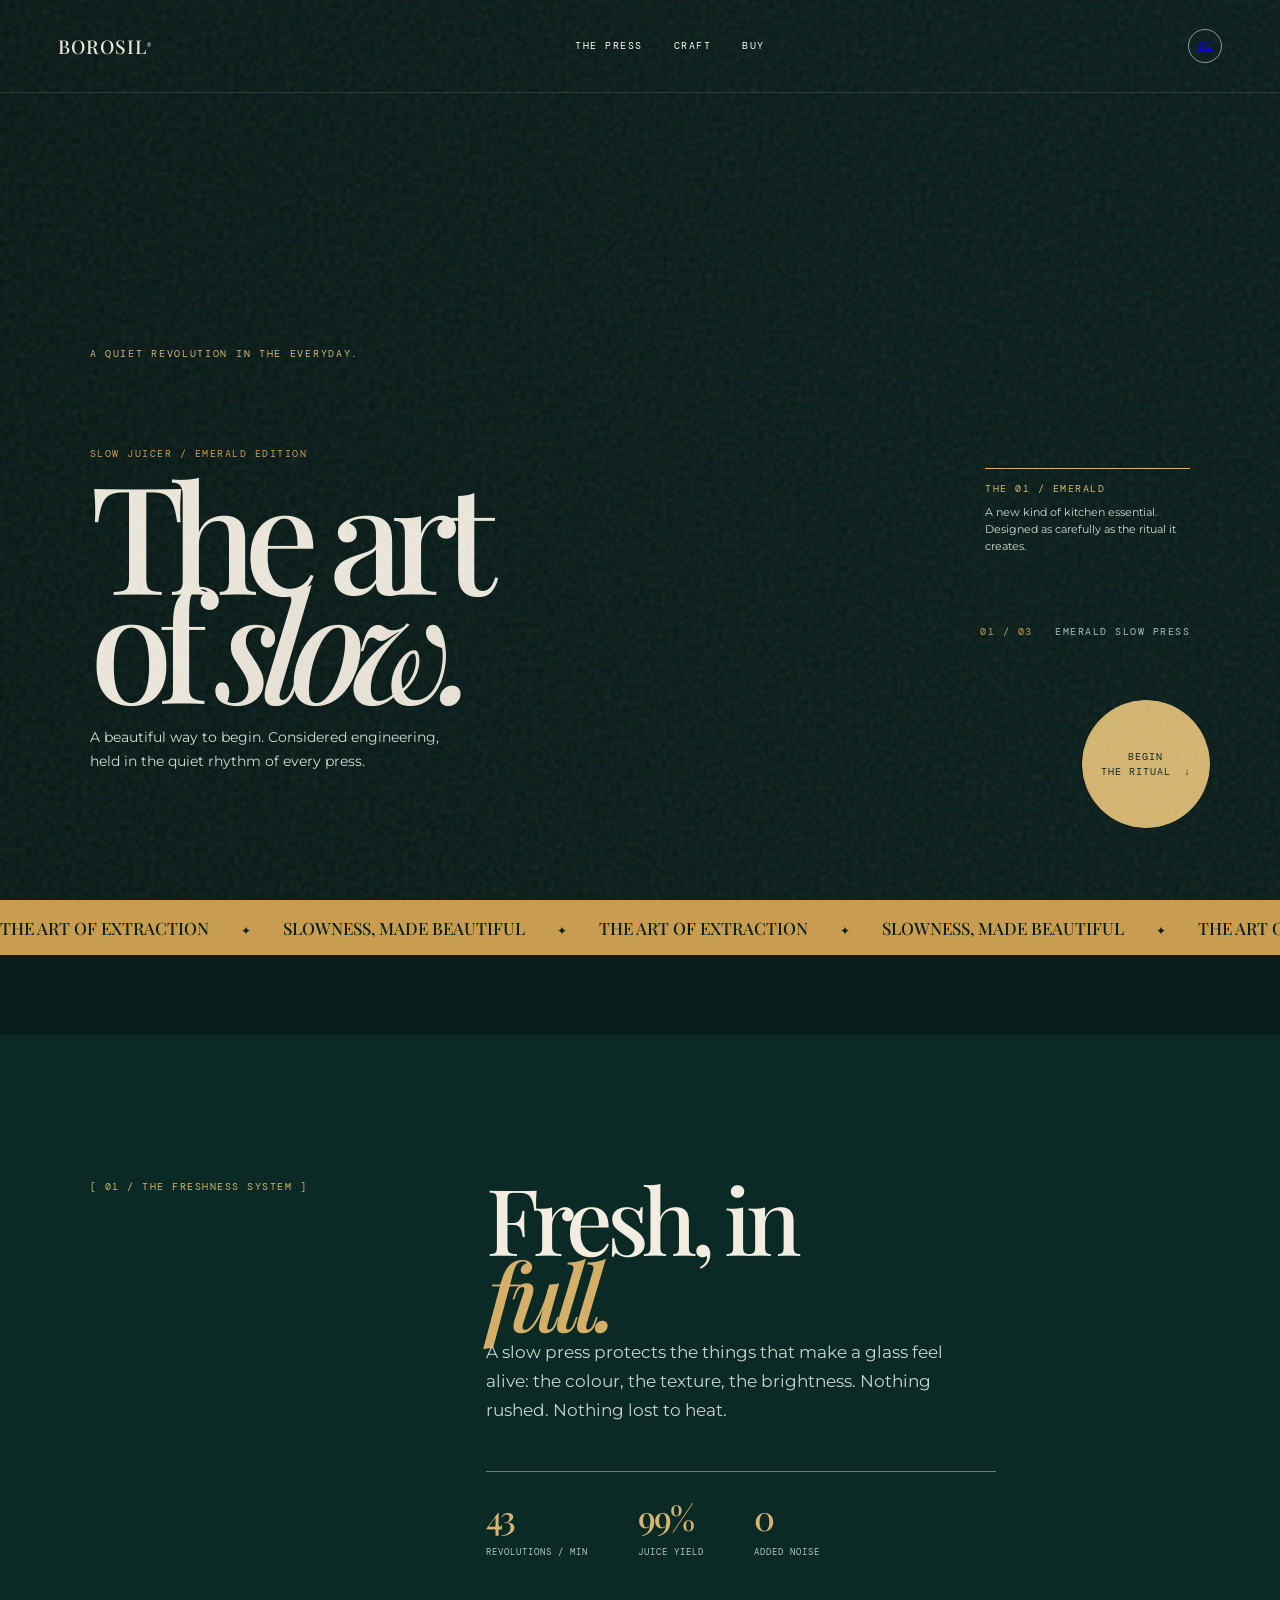
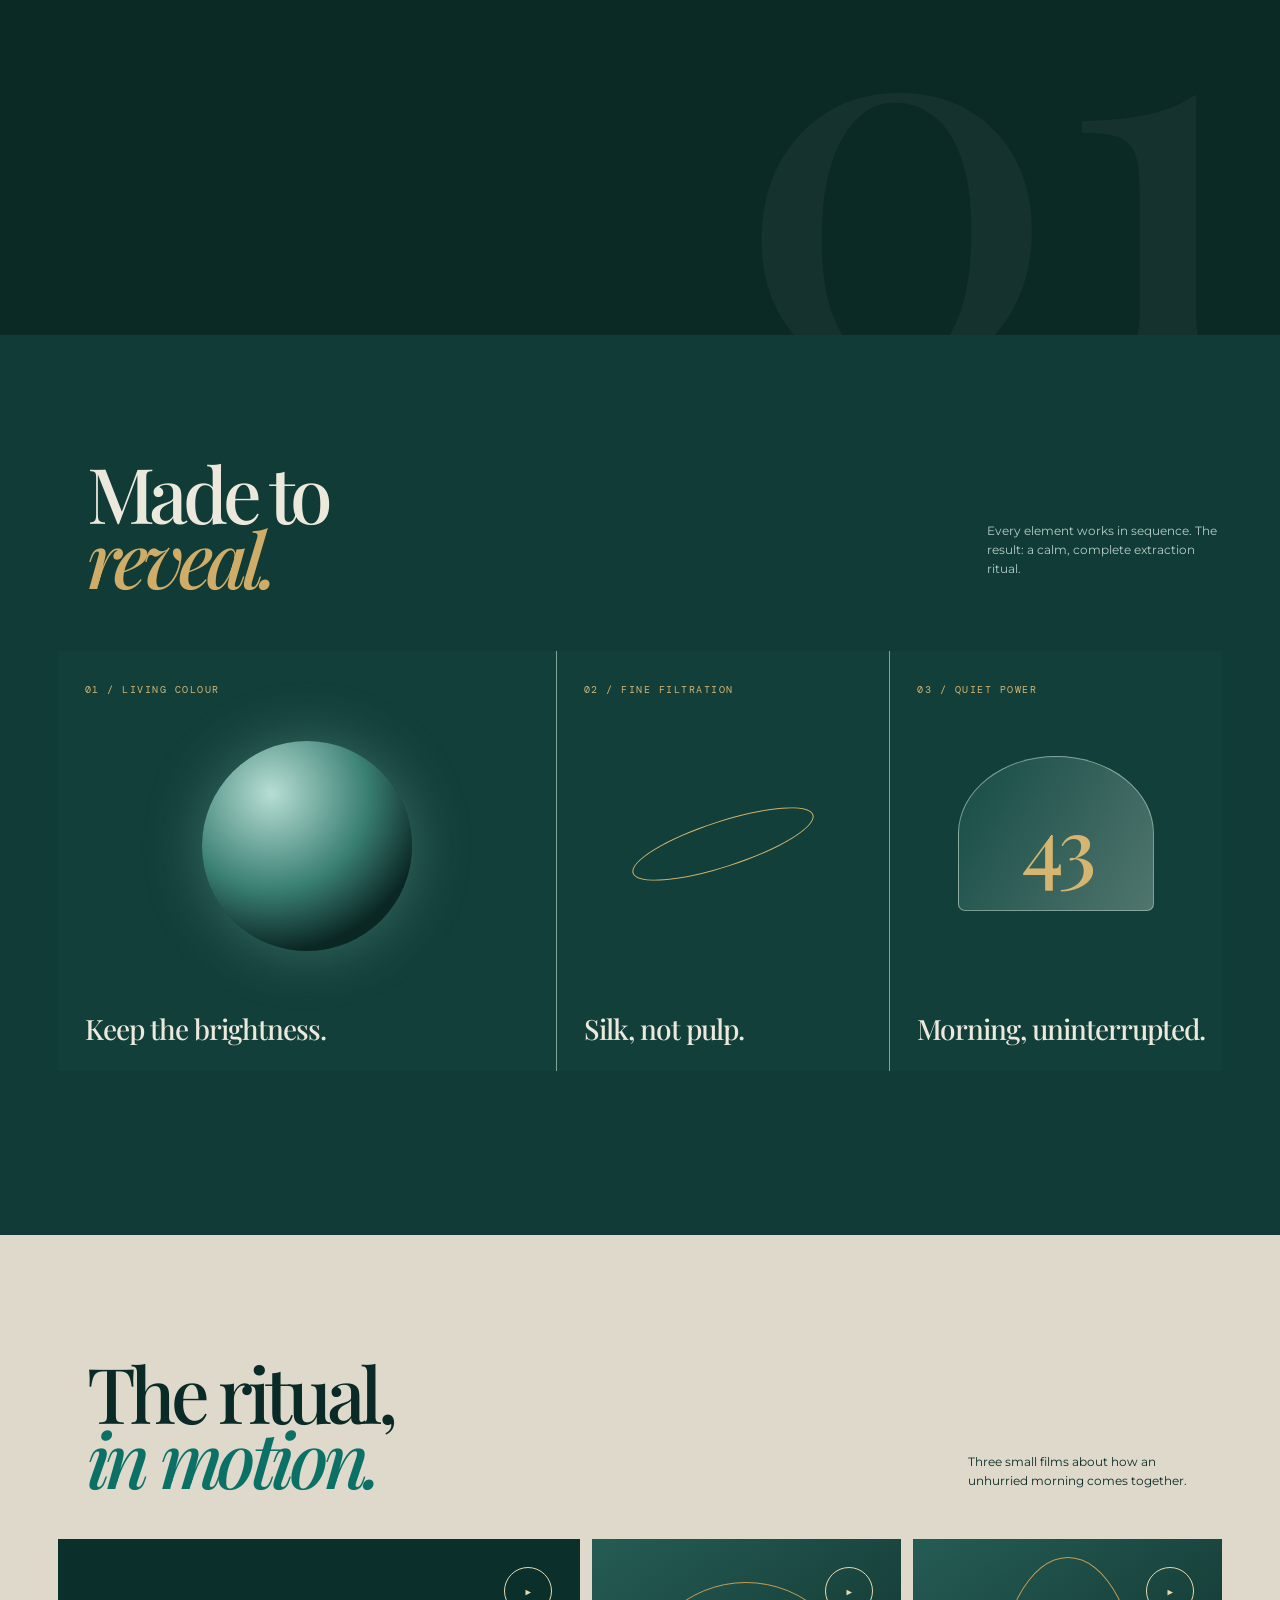
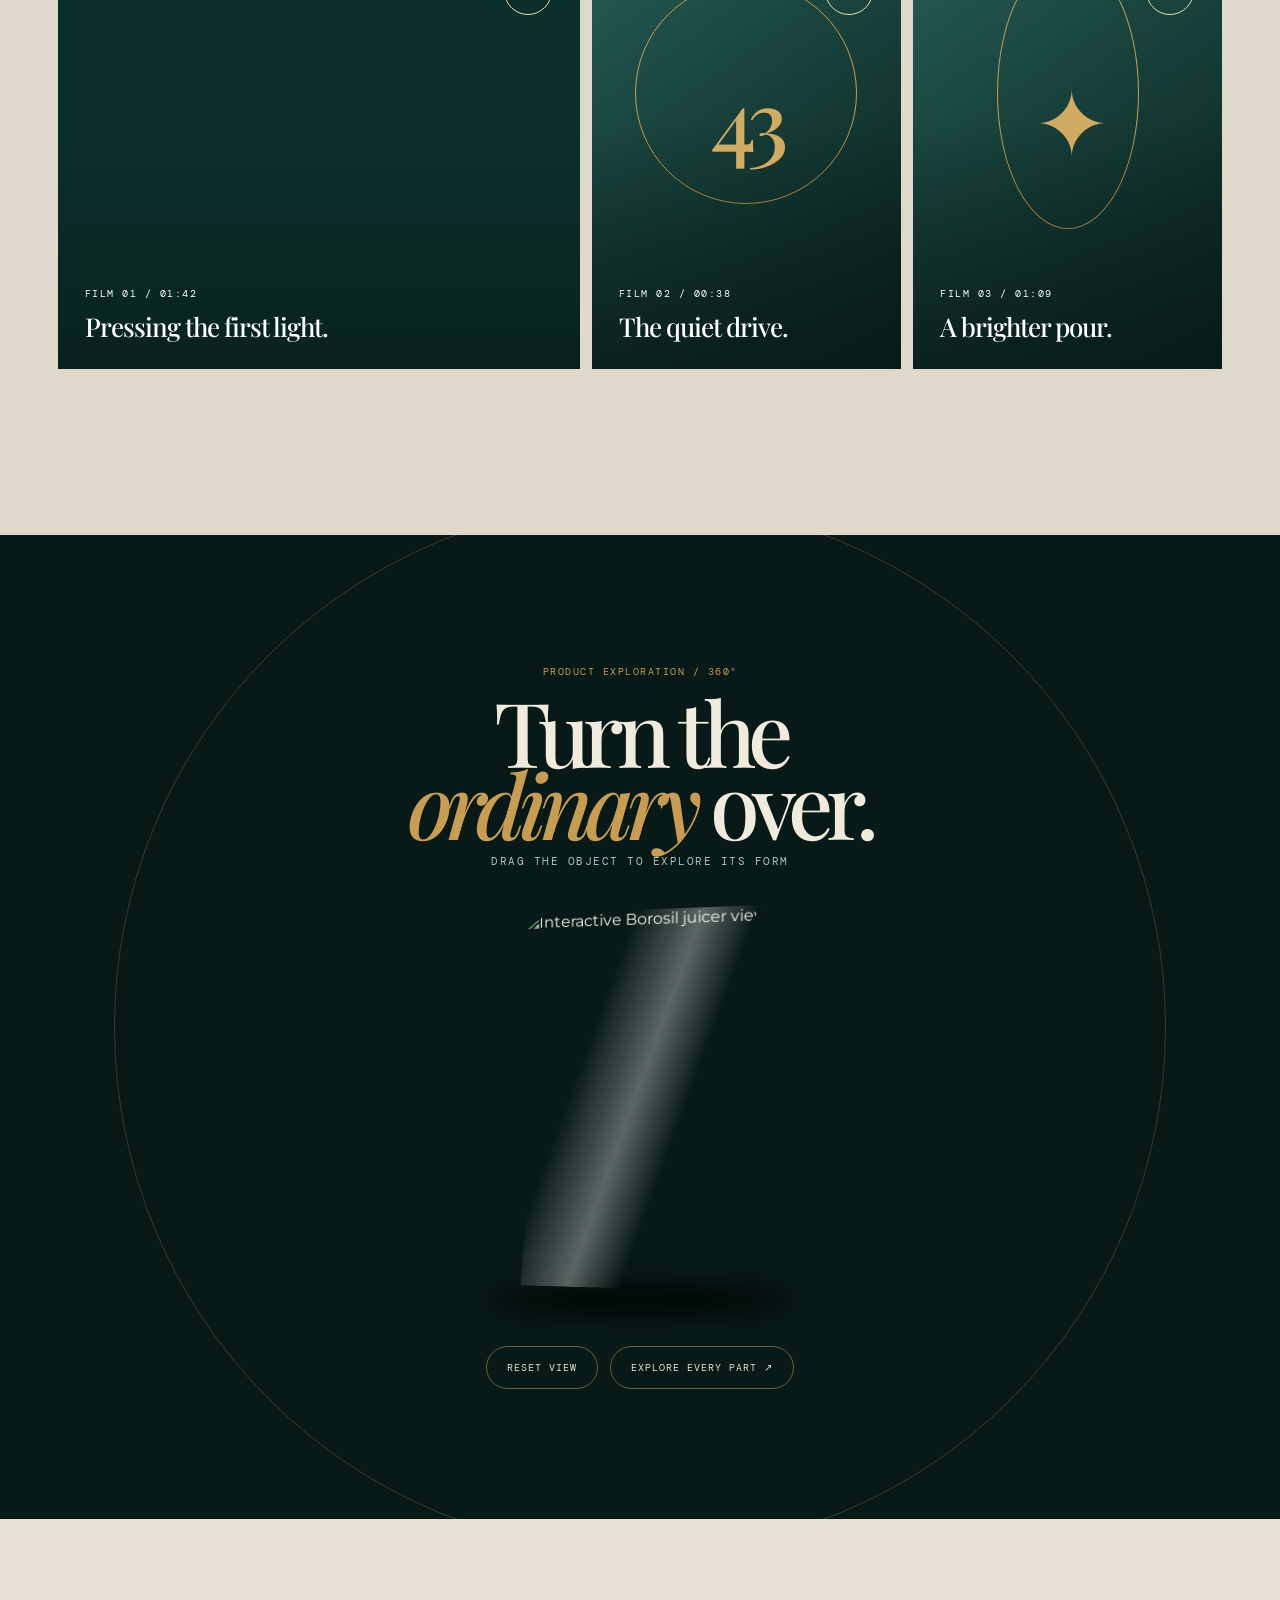
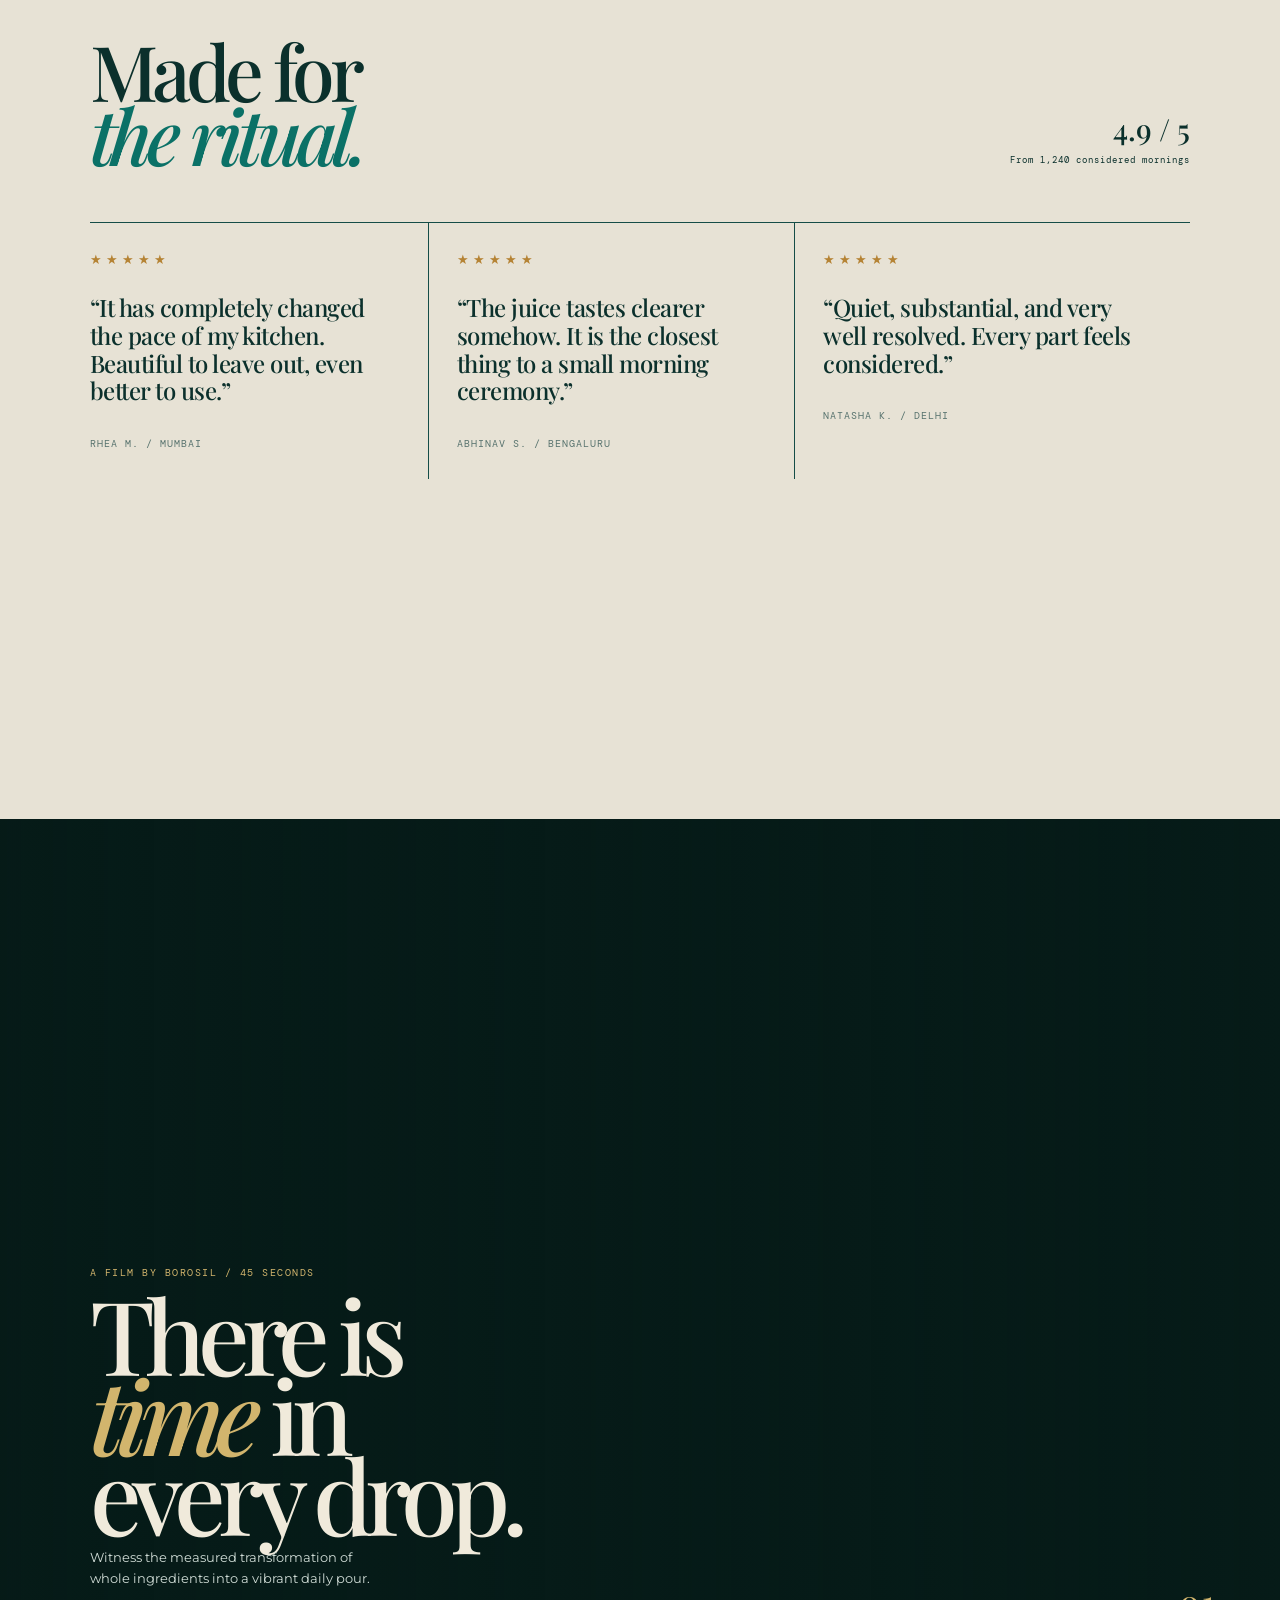
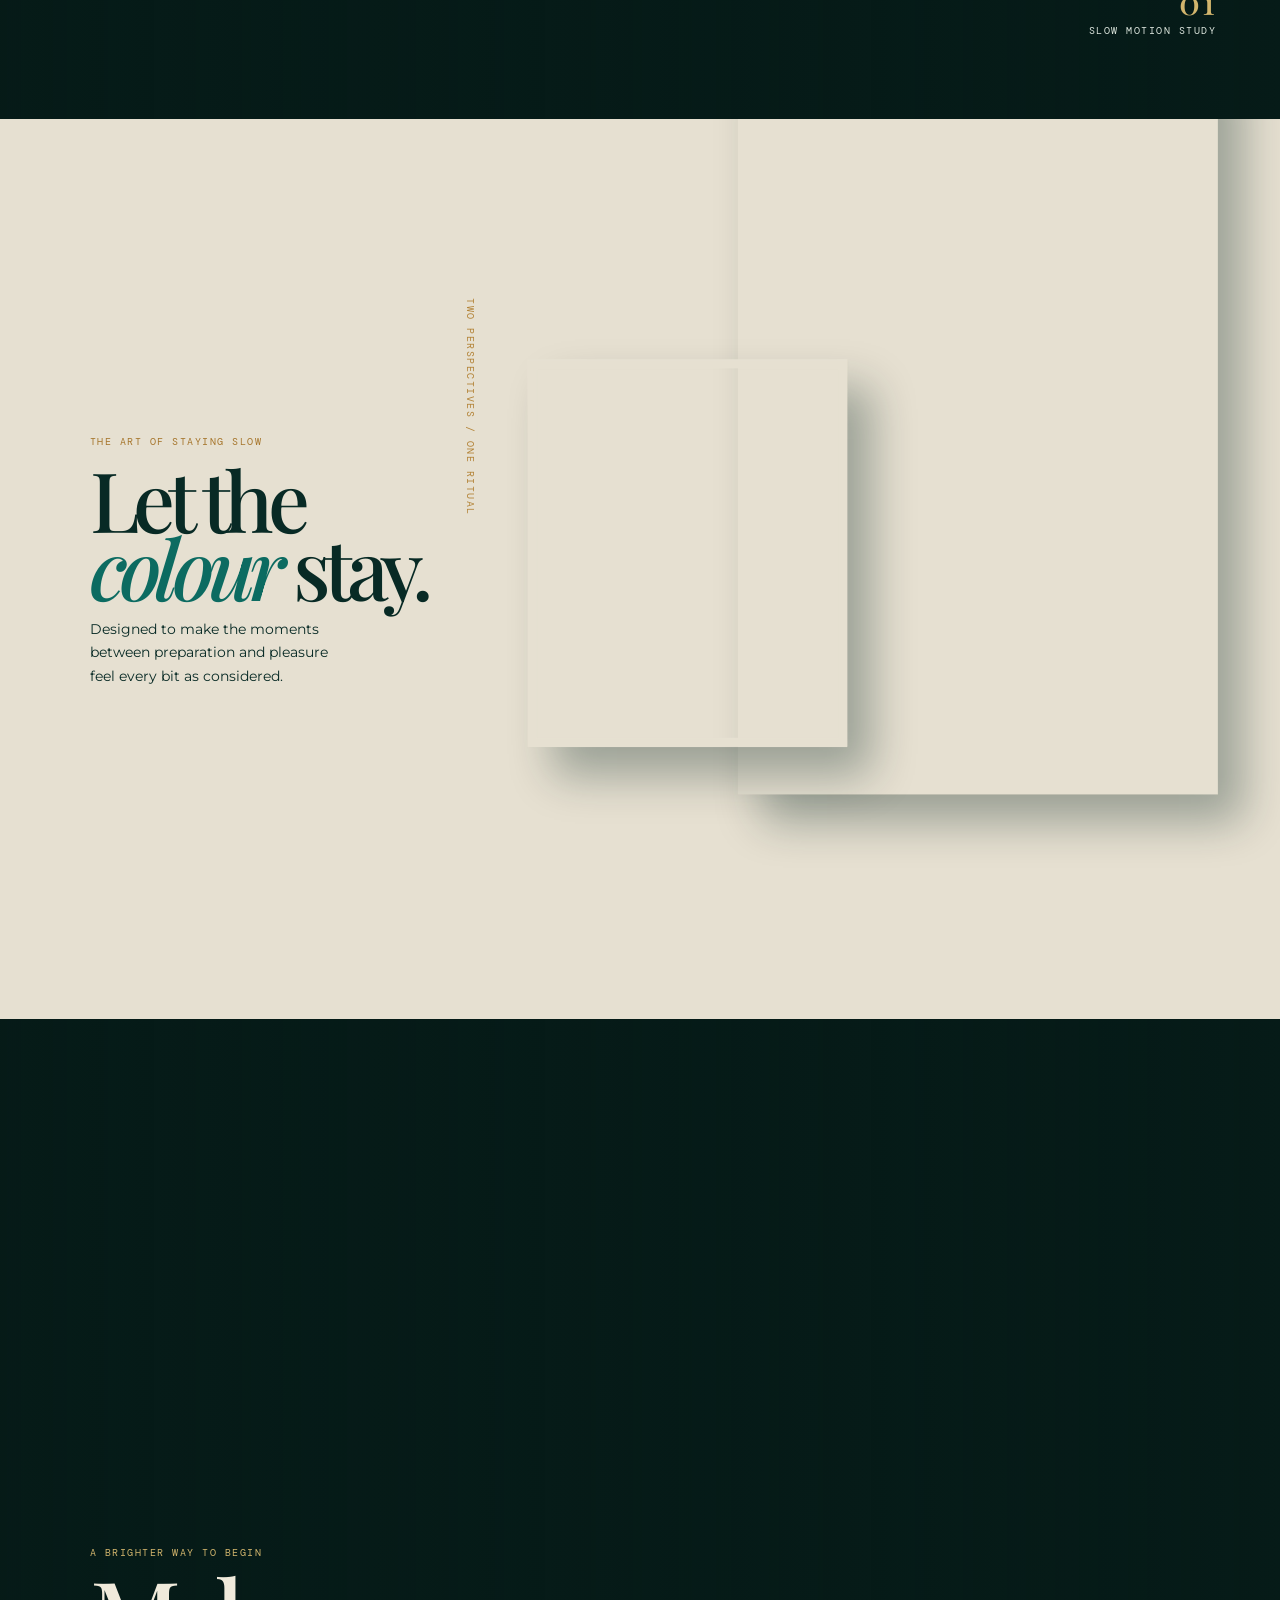
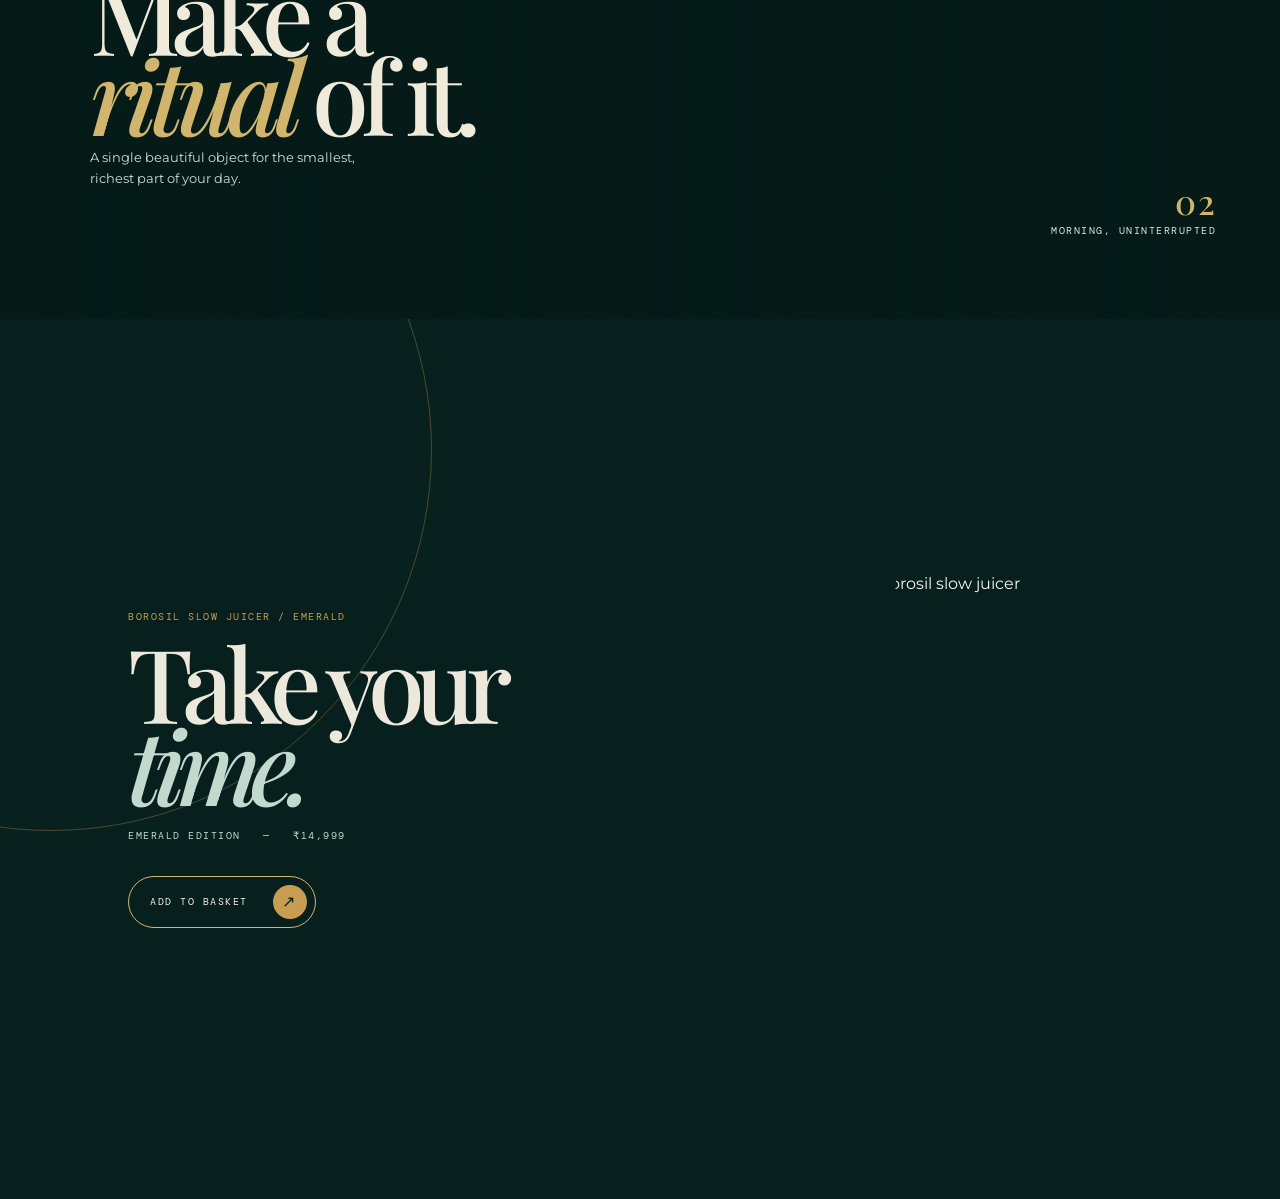
==== commit 4ebb9545: "Update Vita-Rich-Slow-Juicer and Cold-Press video CDN links Co-Authored-By: Claude Sonnet 5 <noreply" ====
--- a/vita-rich-page/index.html
+++ b/vita-rich-page/index.html
@@ -1610,7 +1610,7 @@
          <div class="film-grid">
             <article class="film">
                <video
-                  src="https://cdn.shopify.com/videos/c/o/v/034735f197c94e5db13fc43f1a604869.mp4"
+                  src="https://cdn.shopify.com/videos/c/o/v/55c586e3ebb348f49e1bb4d6f490b9cb.mp4"
                   autoplay
                   muted
                   loop
@@ -1751,7 +1751,7 @@
                muted
                loop
                playsinline
-               src="https://cdn.shopify.com/videos/c/o/v/37115ebe25524c7d9ddea970cc3231f5.mp4"
+               src="https://cdn.shopify.com/videos/c/o/v/5af3fc10d0d0434e9d98abdfa0c68520.mp4"
                aria-label="Slow juicer detail film"
             ></video>
          </div>
@@ -1763,7 +1763,7 @@
             muted
             loop
             playsinline
-            src="https://cdn.shopify.com/videos/c/o/v/034735f197c94e5db13fc43f1a604869.mp4"
+            src="https://cdn.shopify.com/videos/c/o/v/55c586e3ebb348f49e1bb4d6f490b9cb.mp4"
             aria-label="Vita Rich juicer lifestyle film"
          ></video>
          <div class="cinema-copy">
@@ -1896,7 +1896,7 @@
             chapter = document.querySelector(".manifesto"),
             chapterFilm = document.createElement("video");
          heroFilm.className = "hero-video";
-         heroFilm.src = "https://cdn.shopify.com/videos/c/o/v/034735f197c94e5db13fc43f1a604869.mp4";
+         heroFilm.src = "https://cdn.shopify.com/videos/c/o/v/55c586e3ebb348f49e1bb4d6f490b9cb.mp4";
          heroFilm.autoplay = true;
          heroFilm.muted = true;
          heroFilm.loop = true;
@@ -1909,7 +1909,7 @@
          hero.append(heroNote);
          chapterFilm.className = "manifest-video";
          chapterFilm.src =
-            "https://cdn.shopify.com/videos/c/o/v/37115ebe25524c7d9ddea970cc3231f5.mp4";
+            "https://cdn.shopify.com/videos/c/o/v/5af3fc10d0d0434e9d98abdfa0c68520.mp4";
          chapterFilm.autoplay = true;
          chapterFilm.muted = true;
          chapterFilm.loop = true;
